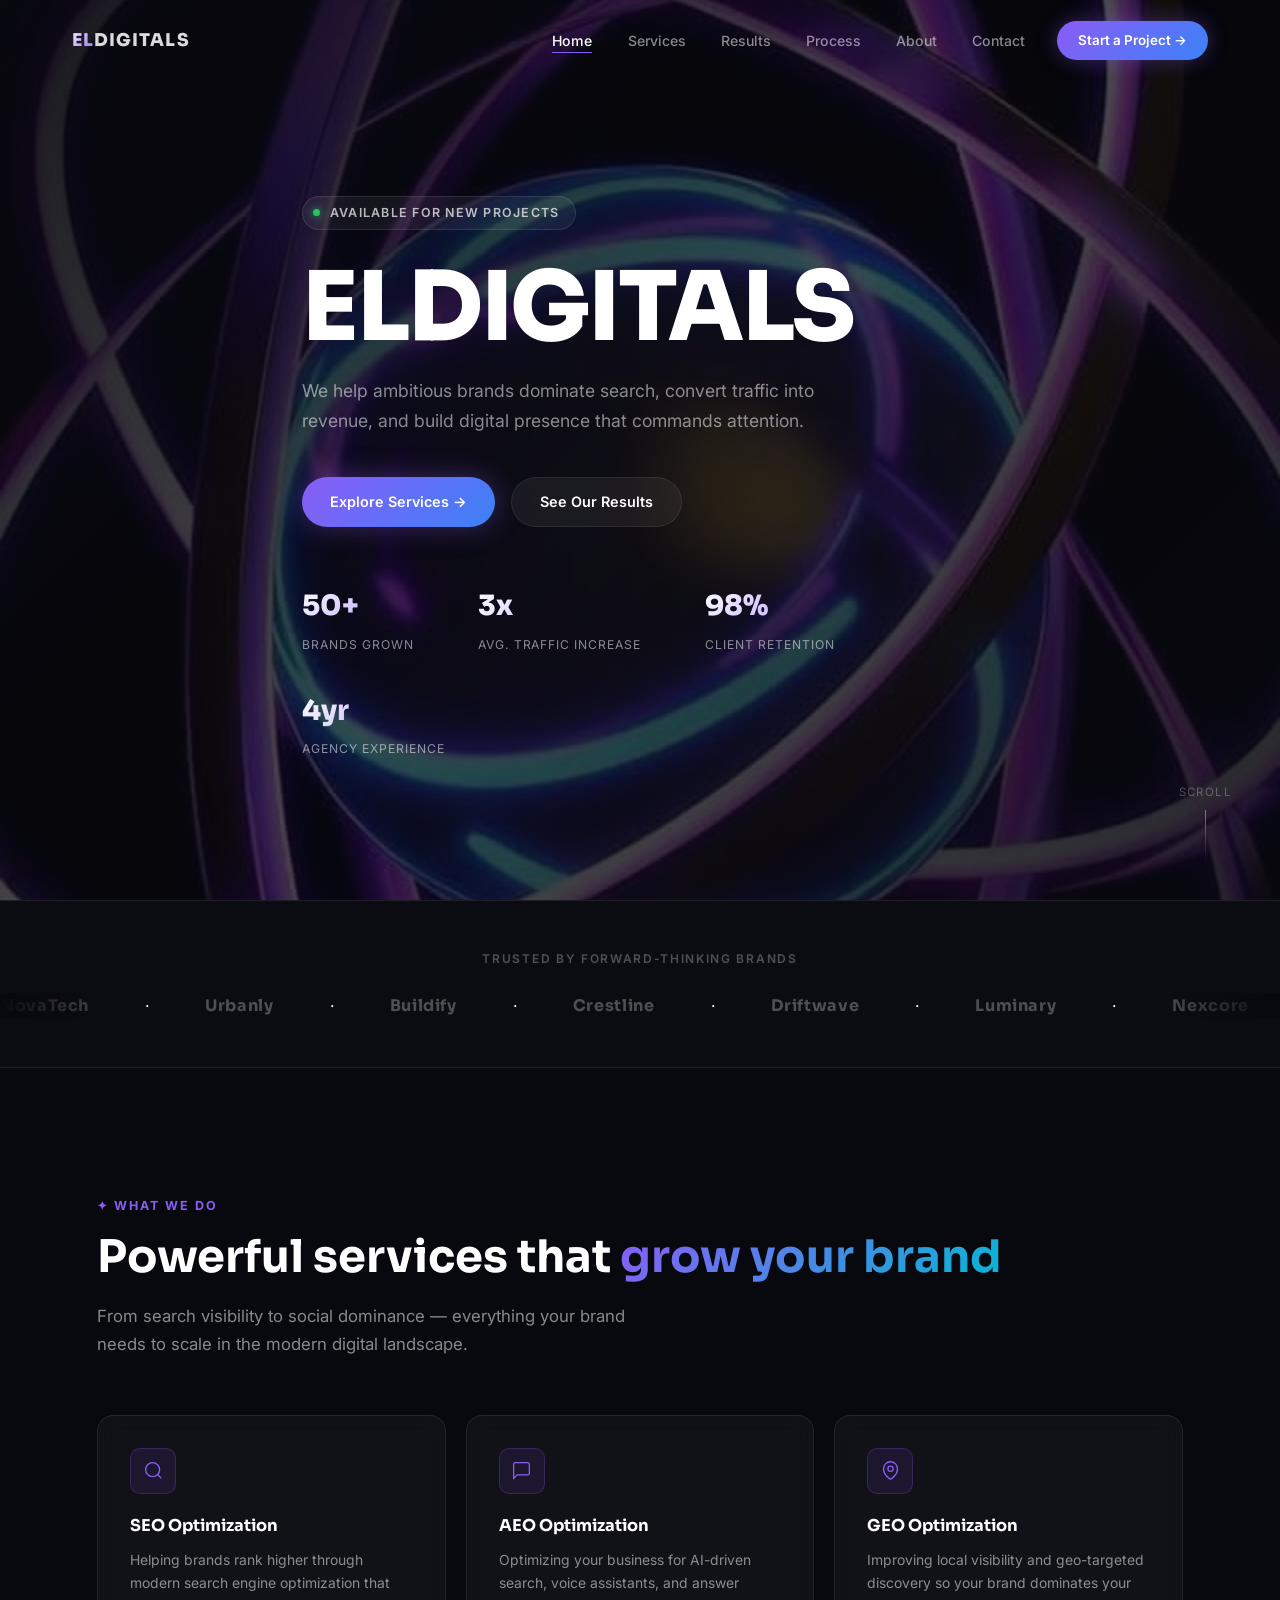
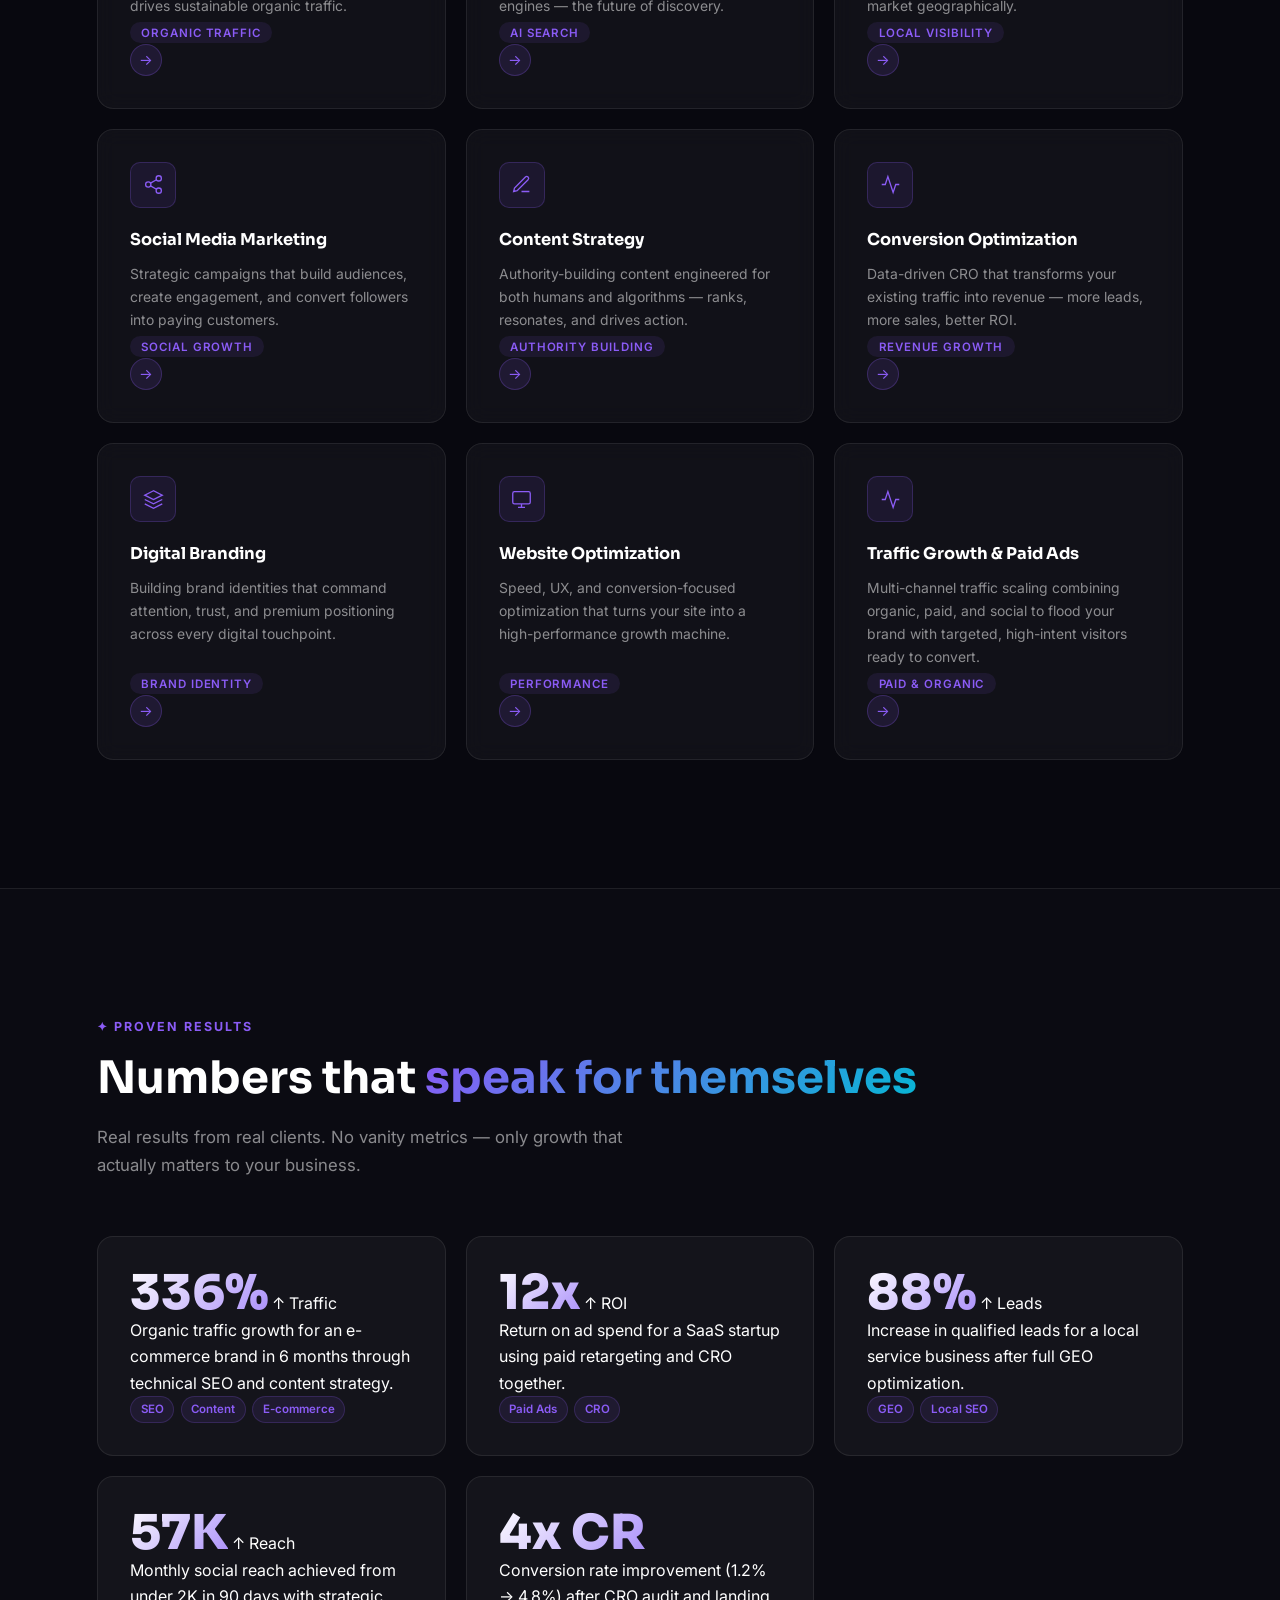
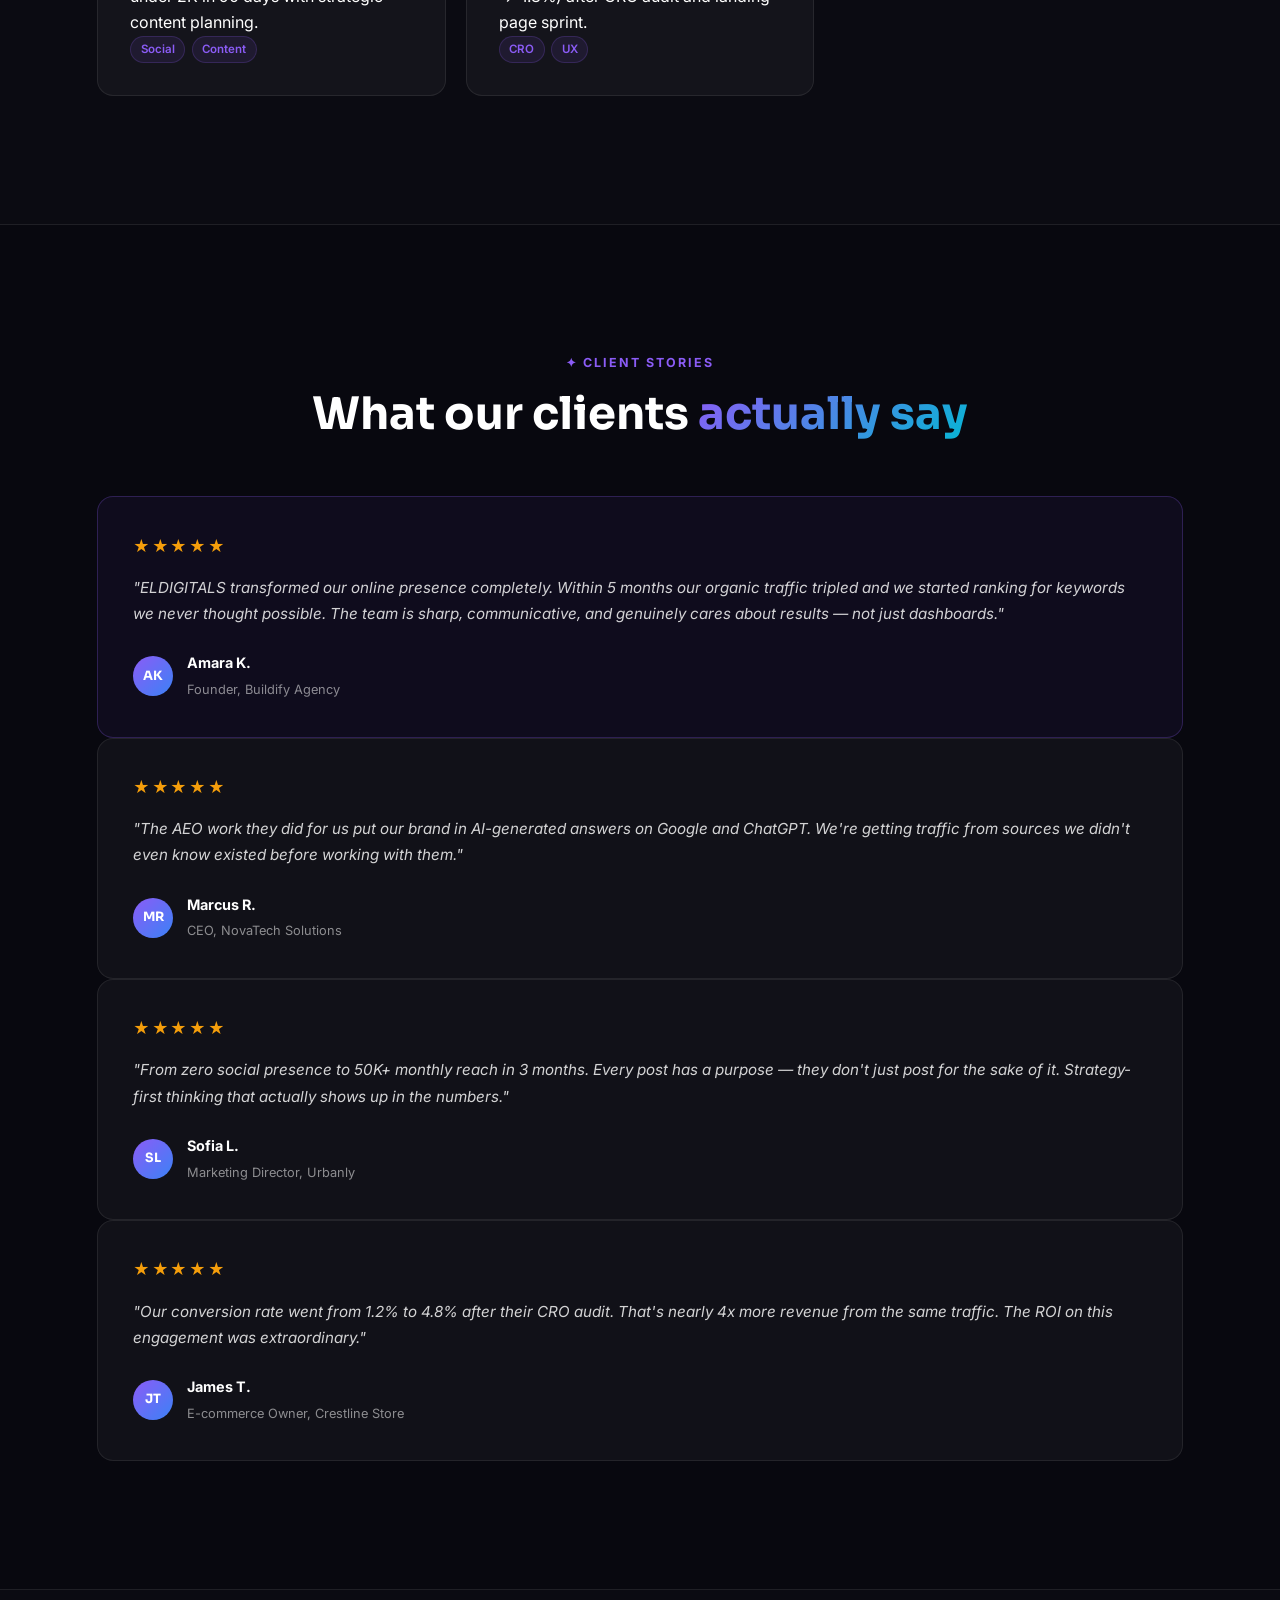
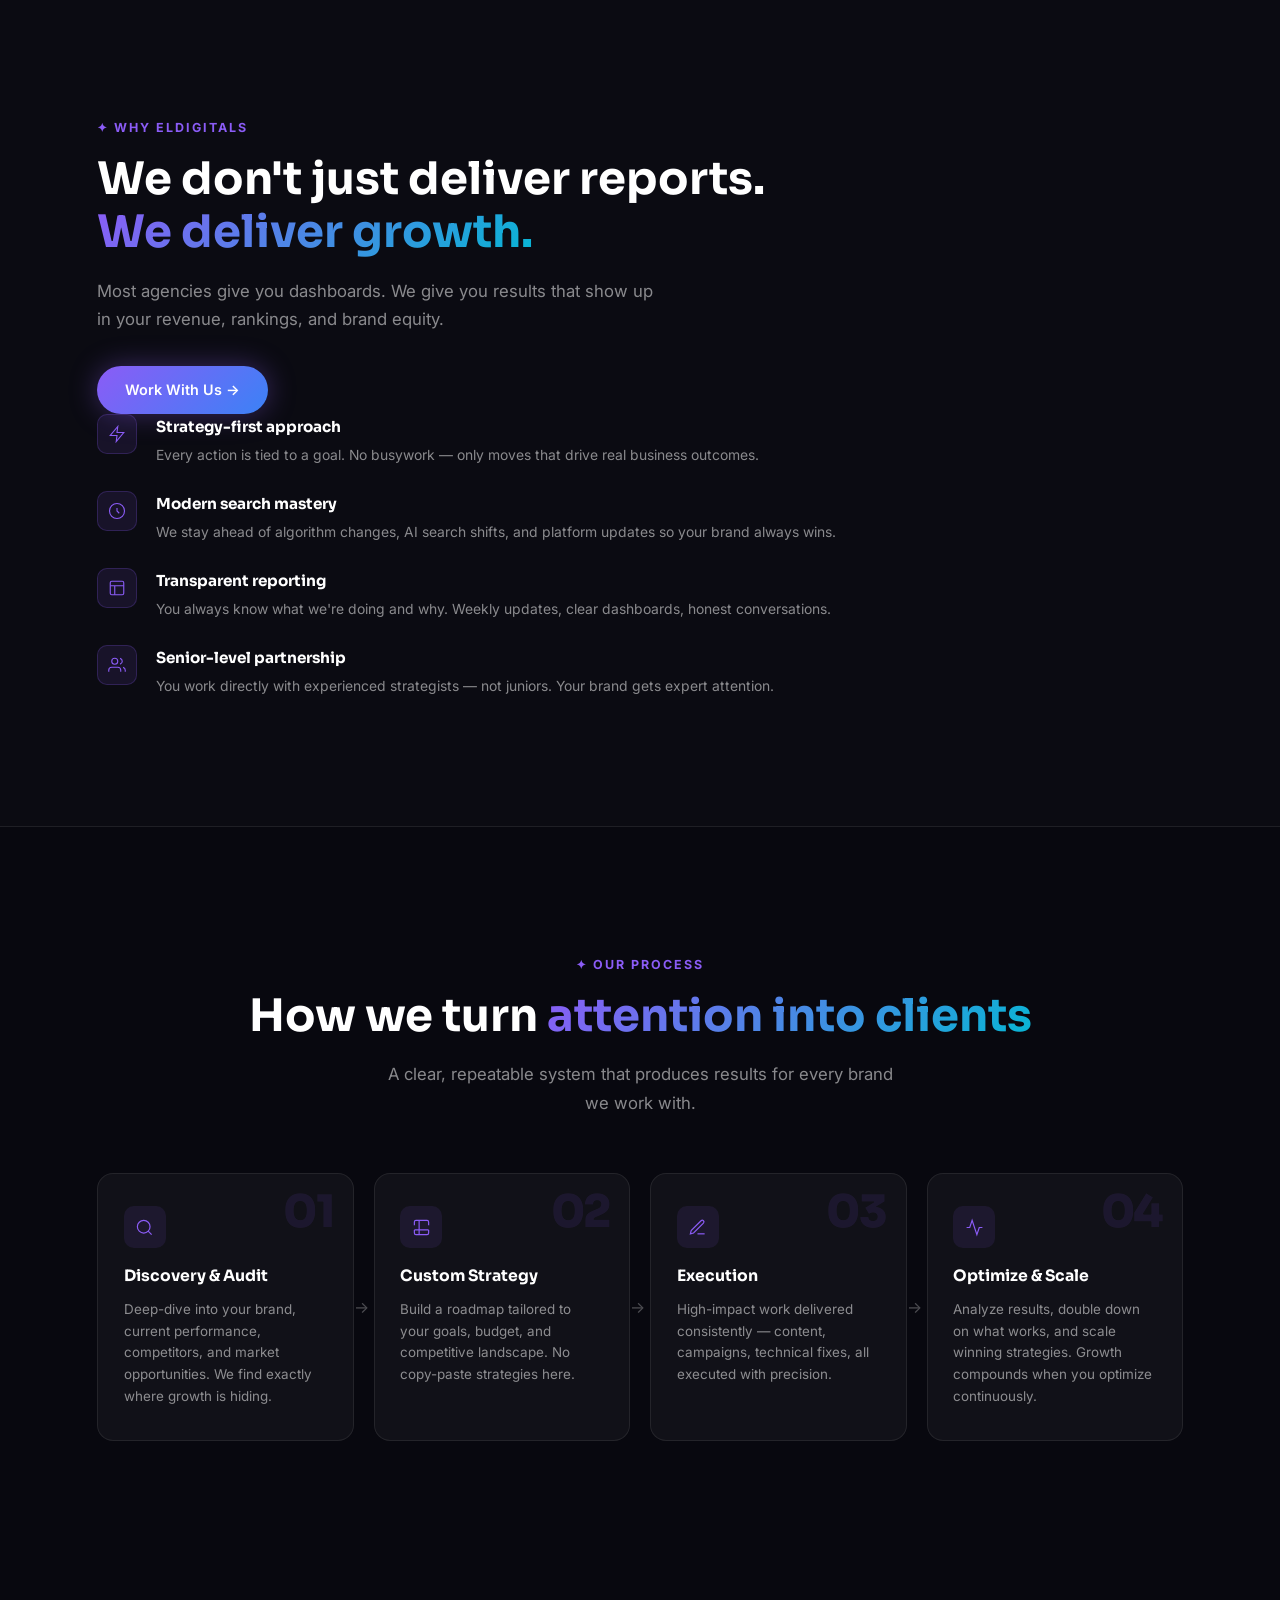
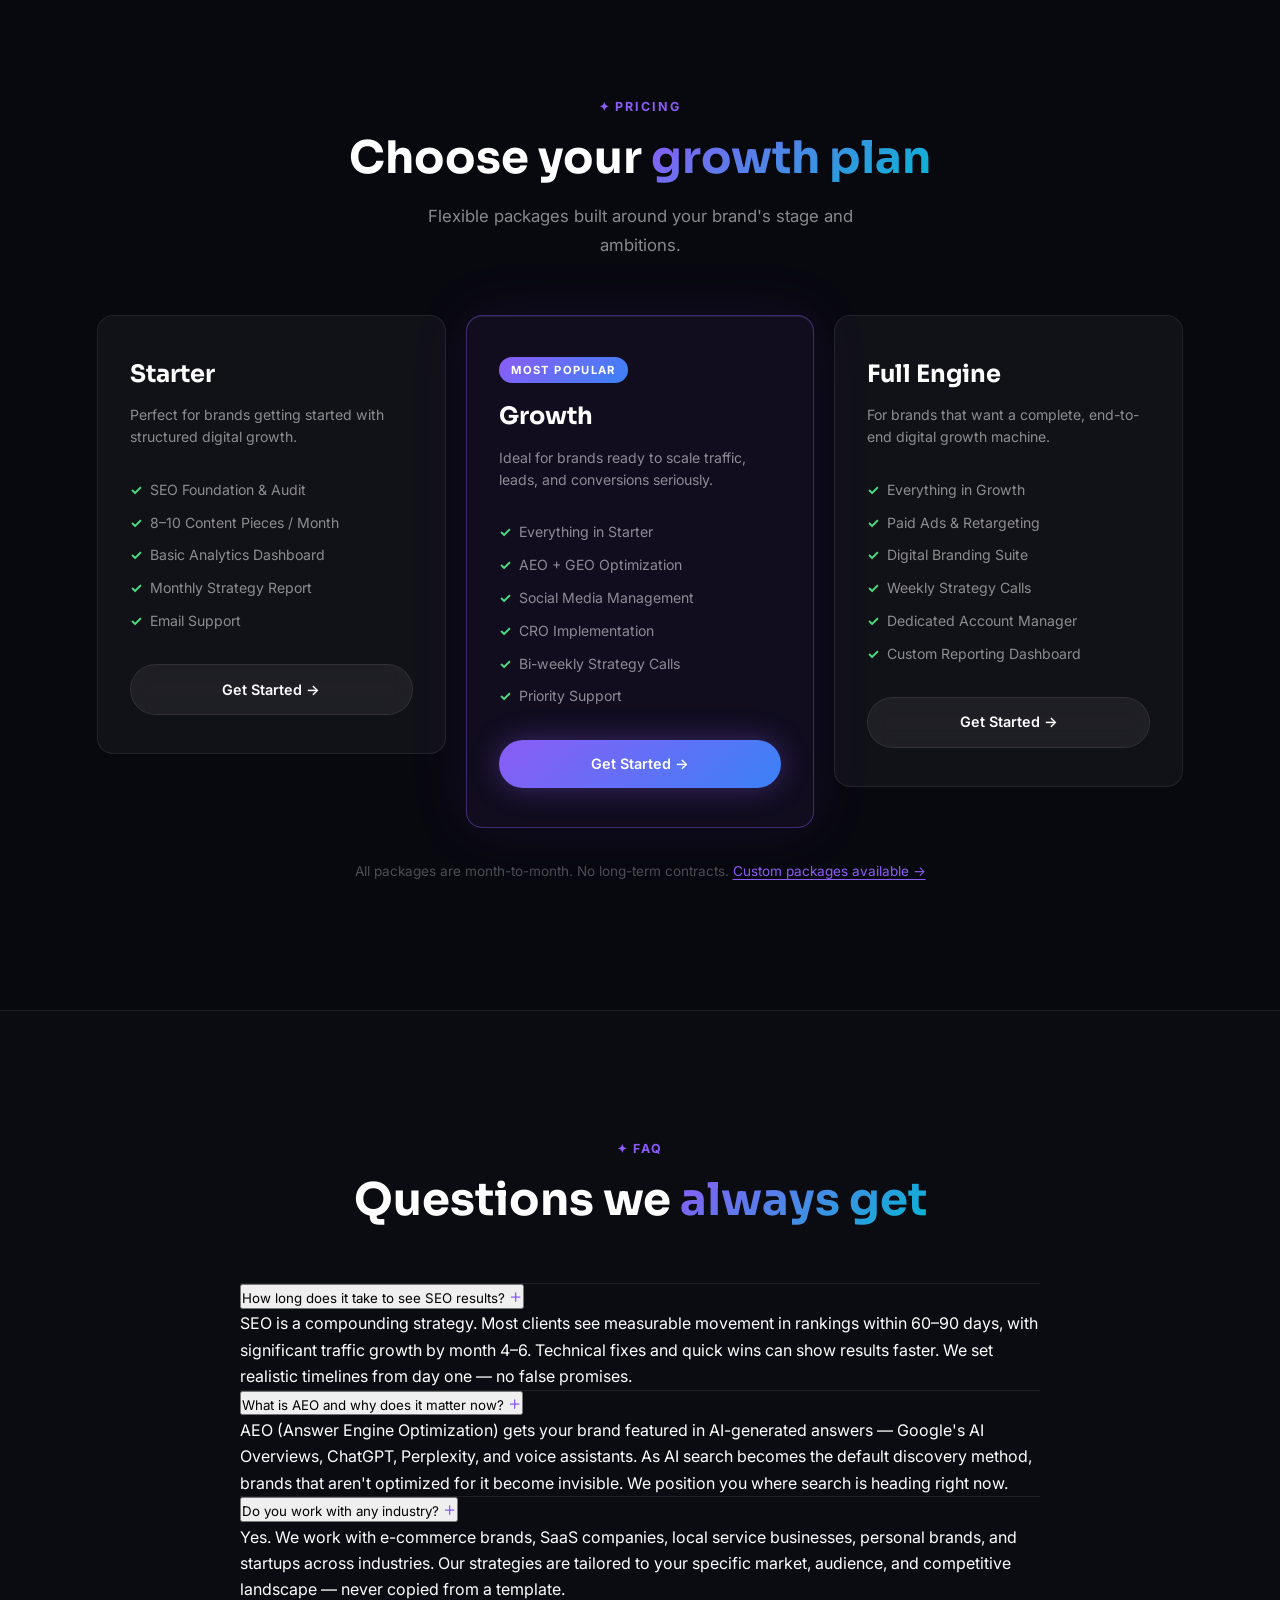
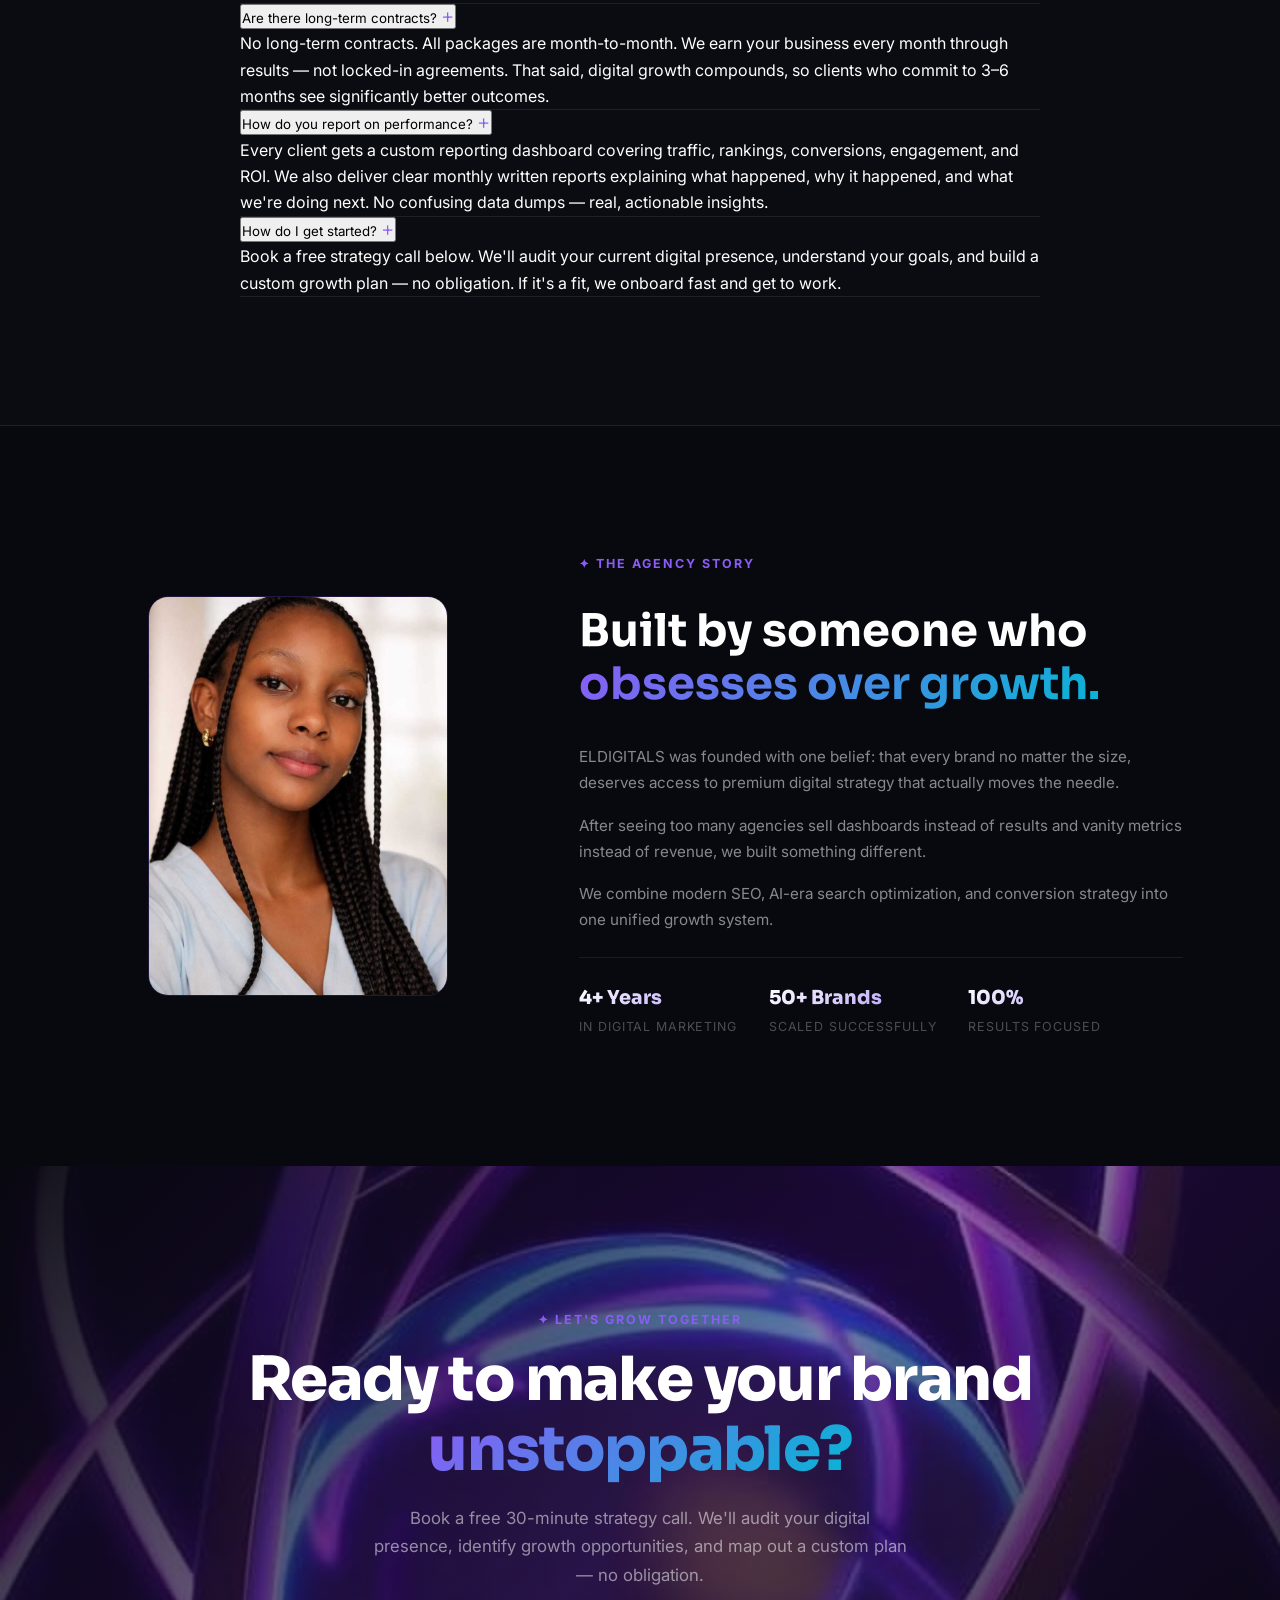
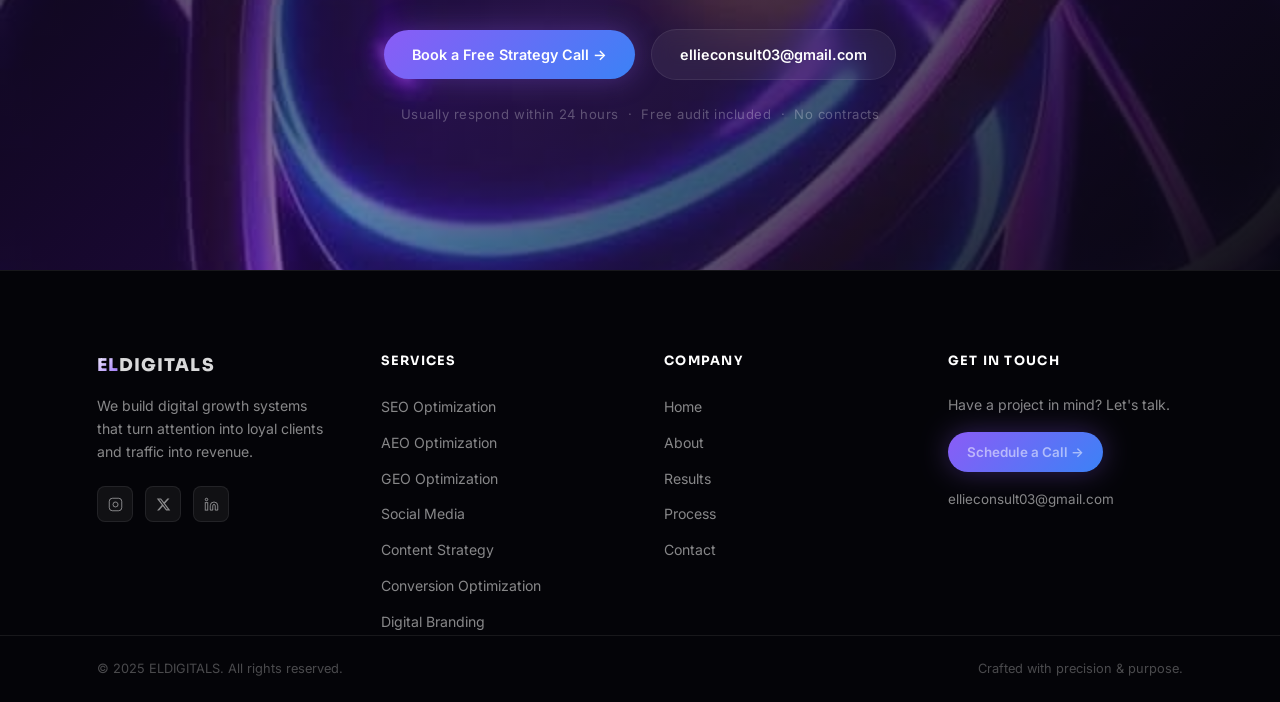
==== index.html @ b36e6c01 "first commit" ====
<!DOCTYPE html>
<html lang="en">
<head>
<meta charset="UTF-8" />
<meta name="viewport" content="width=device-width, initial-scale=1.0" />
<meta name="description" content="ELDIGITALS — Premium digital growth agency. SEO, AEO, GEO, Social Media Marketing, and Conversion Optimization for modern brands." />
<meta name="theme-color" content="#08080f" />
<title>ELDIGITALS — Modern Digital Growth Agency</title>
<link rel="preconnect" href="https://fonts.googleapis.com" />
<link rel="preconnect" href="https://fonts.gstatic.com" crossorigin />
<link href="https://fonts.googleapis.com/css2?family=Sora:wght@300;400;600;700;800&family=Inter:wght@300;400;500;600&display=swap" rel="stylesheet" />
<link rel="shortcut icon" href="favicon.jpg">
<link rel="stylesheet" href="style.css" />
</head>
<body>
<!-- ░░ BACKGROUND SYSTEM ░░ -->
<div class="bg-glow" aria-hidden="true">
<div class="glow glow-purple"></div>
<div class="glow glow-blue"></div>
<div class="noise"></div>
</div>
<!-- ══════════════════════════════════════
NAVBAR
══════════════════════════════════════ -->
<nav class="navbar" id="navbar" role="navigation" aria-label="Main navigation">
<div class="nav-container">
<a href="index.html" class="nav-logo" aria-label="ELDIGITALS — Go to homepage">
<span class="logo-el">EL</span><span class="logo-digitals">DIGITALS</span>
</a>
<ul class="nav-links" id="navLinks" role="list">
<li><a href="#home" class="nav-link">Home</a></li>
<li><a href="#services" class="nav-link">Services</a></li>
<li><a href="#results" class="nav-link">Results</a></li>
<li><a href="#process" class="nav-link">Process</a></li>
<li><a href="#about" class="nav-link">About</a></li>
<li><a href="#contact" class="nav-link">Contact</a></li>
</ul>
<a href="#contact" class="nav-cta">Start a Project →</a>
<button class="nav-toggle" id="navToggle" aria-label="Open menu" aria-expanded="false">
<span></span><span></span><span></span>
</button>
</div>
</nav>
<!-- ══════════════════════════════════════
HERO
══════════════════════════════════════ -->
<section class="hero" id="home" aria-label="Hero">
<div class="hero-bg" style="background-image:url('hero-image.jpg');"></div>
<div class="hero-overlay"></div>
<div class="hero-grid" aria-hidden="true"></div>
<div class="hero-content">
<!-- availability badge -->
<div class="hero-badge">
<span class="badge-dot"></span>
Available for new projects
</div>
<!-- headline -->
<h1 class="hero-title">
  <span class="hero-main">ELDIGITALS</span>
</h1>

<p class="hero-desc">
  We help ambitious brands dominate search, convert traffic into revenue, and build digital presence that commands attention.
</p>
<!-- CTAs -->
<div class="hero-actions">
<a href="#services" class="btn btn-primary">Explore Services →</a>
<a href="#results" class="btn btn-ghost">See Our Results</a>
</div>
<!-- stats row -->
<div class="hero-stats" aria-label="Agency statistics">
<div class="stat">
<span class="stat-num" data-target="50" data-suffix="+">50+</span>
<span class="stat-label">Brands Grown</span>
</div>
<div class="stat-div" aria-hidden="true"></div>
<div class="stat">
<span class="stat-num" data-target="3" data-suffix="x">3x</span>
<span class="stat-label">Avg. Traffic Increase</span>
</div>
<div class="stat-div" aria-hidden="true"></div>
<div class="stat">
<span class="stat-num" data-target="98" data-suffix="%">98%</span>
<span class="stat-label">Client Retention</span>
</div>
<div class="stat-div" aria-hidden="true"></div>
<div class="stat">
<span class="stat-num" data-target="4" data-suffix="yr">4yr</span>
<span class="stat-label">Agency Experience</span>
</div>
</div>
</div>
<!-- scroll hint -->
<div class="hero-scroll" aria-hidden="true">
<span>Scroll</span>
<div class="scroll-line"></div>
</div>
</section>
<!-- ══════════════════════════════════════
LOGO MARQUEE — social proof
══════════════════════════════════════ -->
<section class="logos-strip" aria-label="Trusted by brands">
<div class="logos-label">Trusted by forward-thinking brands</div>
<div class="logos-track" aria-hidden="true">
<div class="logos-inner" id="logosInner">
<span class="logo-item">NovaTech</span>
<span class="logo-sep">·</span>
<span class="logo-item">Urbanly</span>
<span class="logo-sep">·</span>
<span class="logo-item">Buildify</span>
<span class="logo-sep">·</span>
<span class="logo-item">Crestline</span>
<span class="logo-sep">·</span>
<span class="logo-item">Driftwave</span>
<span class="logo-sep">·</span>
<span class="logo-item">Luminary</span>
<span class="logo-sep">·</span>
<span class="logo-item">Nexcore</span>
<span class="logo-sep">·</span>
<span class="logo-item">Peakform</span>
<span class="logo-sep">·</span>
<!-- duplicate for seamless loop -->
<span class="logo-item">NovaTech</span>
<span class="logo-sep">·</span>
<span class="logo-item">Urbanly</span>
<span class="logo-sep">·</span>
<span class="logo-item">Buildify</span>
<span class="logo-sep">·</span>
<span class="logo-item">Crestline</span>
<span class="logo-sep">·</span>
<span class="logo-item">Driftwave</span>
<span class="logo-sep">·</span>
<span class="logo-item">Luminary</span>
<span class="logo-sep">·</span>
<span class="logo-item">Nexcore</span>
<span class="logo-sep">·</span>
<span class="logo-item">Peakform</span>
<span class="logo-sep">·</span>
</div>
</div>
</section>
<!-- ══════════════════════════════════════
SERVICES
══════════════════════════════════════ -->
<section class="services" id="services" aria-label="Services">
<div class="container">
<div class="section-header">
<div class="section-label">✦ What We Do</div>
<h2 class="section-title">Powerful services that <span class="gradient-text">grow your brand</span></h2>
<p class="section-desc">From search visibility to social dominance — everything your brand needs to scale in the modern digital landscape.</p>
</div>
<div class="services-grid">
<a href="seo.html" class="service-card" aria-label="SEO Optimization — learn more">
<div class="card-glow" aria-hidden="true"></div>
<div class="card-icon" aria-hidden="true">
<svg viewBox="0 0 24 24" fill="none" stroke="currentColor" stroke-width="1.5"><circle cx="11" cy="11" r="8"/><path d="m21 21-4.35-4.35"/></svg>
</div>
<div class="card-body">
<h3>SEO Optimization</h3>
<p>Helping brands rank higher through modern search engine optimization that drives sustainable organic traffic.</p>
</div>
<div class="card-foot">
<span class="card-tag">Organic Traffic</span>
<span class="card-arrow" aria-hidden="true">→</span>
</div>
</a>
<a href="aeo.html" class="service-card" aria-label="AEO Optimization — learn more">
<div class="card-glow" aria-hidden="true"></div>
<div class="card-icon" aria-hidden="true">
<svg viewBox="0 0 24 24" fill="none" stroke="currentColor" stroke-width="1.5"><path d="M21 15a2 2 0 0 1-2 2H7l-4 4V5a2 2 0 0 1 2-2h14a2 2 0 0 1 2 2z"/></svg>
</div>
<div class="card-body">
<h3>AEO Optimization</h3>
<p>Optimizing your business for AI-driven search, voice assistants, and answer engines — the future of discovery.</p>
</div>
<div class="card-foot">
<span class="card-tag">AI Search</span>
<span class="card-arrow" aria-hidden="true">→</span>
</div>
</a>
<a href="geo.html" class="service-card" aria-label="GEO Optimization — learn more">
<div class="card-glow" aria-hidden="true"></div>
<div class="card-icon" aria-hidden="true">
<svg viewBox="0 0 24 24" fill="none" stroke="currentColor" stroke-width="1.5"><path d="M12 22s-8-4.5-8-11.8A8 8 0 0 1 12 2a8 8 0 0 1 8 8.2c0 7.3-8 11.8-8 11.8z"/><circle cx="12" cy="10" r="3"/></svg>
</div>
<div class="card-body">
<h3>GEO Optimization</h3>
<p>Improving local visibility and geo-targeted discovery so your brand dominates your market geographically.</p>
</div>
<div class="card-foot">
<span class="card-tag">Local Visibility</span>
<span class="card-arrow" aria-hidden="true">→</span>
</div>
</a>
<a href="social-media.html" class="service-card" aria-label="Social Media Marketing — learn more">
<div class="card-glow" aria-hidden="true"></div>
<div class="card-icon" aria-hidden="true">
<svg viewBox="0 0 24 24" fill="none" stroke="currentColor" stroke-width="1.5"><circle cx="18" cy="5" r="3"/><circle cx="6" cy="12" r="3"/><circle cx="18" cy="19" r="3"/><line x1="8.59" y1="13.51" x2="15.42" y2="17.49"/><line x1="15.41" y1="6.51" x2="8.59" y2="10.49"/></svg>
</div>
<div class="card-body">
<h3>Social Media Marketing</h3>
<p>Strategic campaigns that build audiences, create engagement, and convert followers into paying customers.</p>
</div>
<div class="card-foot">
<span class="card-tag">Social Growth</span>
<span class="card-arrow" aria-hidden="true">→</span>
</div>
</a>
<a href="content-strategy.html" class="service-card" aria-label="Content Strategy — learn more">
<div class="card-glow" aria-hidden="true"></div>
<div class="card-icon" aria-hidden="true">
<svg viewBox="0 0 24 24" fill="none" stroke="currentColor" stroke-width="1.5"><path d="M12 20h9"/><path d="M16.5 3.5a2.12 2.12 0 0 1 3 3L7 19l-4 1 1-4Z"/></svg>
</div>
<div class="card-body">
<h3>Content Strategy</h3>
<p>Authority-building content engineered for both humans and algorithms — ranks, resonates, and drives action.</p>
</div>
<div class="card-foot">
<span class="card-tag">Authority Building</span>
<span class="card-arrow" aria-hidden="true">→</span>
</div>
</a>
<a href="conversion-optimization.html" class="service-card" aria-label="Conversion Optimization — learn more">
<div class="card-glow" aria-hidden="true"></div>
<div class="card-icon" aria-hidden="true">
<svg viewBox="0 0 24 24" fill="none" stroke="currentColor" stroke-width="1.5"><polyline points="22 12 18 12 15 21 9 3 6 12 2 12"/></svg>
</div>
<div class="card-body">
<h3>Conversion Optimization</h3>
<p>Data-driven CRO that transforms your existing traffic into revenue — more leads, more sales, better ROI.</p>
</div>
<div class="card-foot">
<span class="card-tag">Revenue Growth</span>
<span class="card-arrow" aria-hidden="true">→</span>
</div>
</a>
<a href="digital-branding.html" class="service-card" aria-label="Digital Branding — learn more">
<div class="card-glow" aria-hidden="true"></div>
<div class="card-icon" aria-hidden="true">
<svg viewBox="0 0 24 24" fill="none" stroke="currentColor" stroke-width="1.5"><path d="M12 2L2 7l10 5 10-5-10-5z"/><path d="M2 17l10 5 10-5"/><path d="M2 12l10 5 10-5"/></svg>
</div>
<div class="card-body">
<h3>Digital Branding</h3>
<p>Building brand identities that command attention, trust, and premium positioning across every digital touchpoint.</p>
</div>
<div class="card-foot">
<span class="card-tag">Brand Identity</span>
<span class="card-arrow" aria-hidden="true">→</span>
</div>
</a>
<a href="website-optimization.html" class="service-card" aria-label="Website Optimization — learn more">
<div class="card-glow" aria-hidden="true"></div>
<div class="card-icon" aria-hidden="true">
<svg viewBox="0 0 24 24" fill="none" stroke="currentColor" stroke-width="1.5"><rect x="2" y="3" width="20" height="14" rx="2"/><path d="M8 21h8M12 17v4"/></svg>
</div>
<div class="card-body">
<h3>Website Optimization</h3>
<p>Speed, UX, and conversion-focused optimization that turns your site into a high-performance growth machine.</p>
</div>
<div class="card-foot">
<span class="card-tag">Performance</span>
<span class="card-arrow" aria-hidden="true">→</span>
</div>
</a>
<a href="traffic-growth.html" class="service-card" aria-label="Traffic Growth and Paid Ads — learn more">
<div class="card-glow" aria-hidden="true"></div>
<div class="card-icon" aria-hidden="true">
<svg viewBox="0 0 24 24" fill="none" stroke="currentColor" stroke-width="1.5"><path d="M22 12h-4l-3 9L9 3l-3 9H2"/></svg>
</div>
<div class="card-body">
<h3>Traffic Growth &amp; Paid Ads</h3>
<p>Multi-channel traffic scaling combining organic, paid, and social to flood your brand with targeted, high-intent visitors ready to convert.</p>
</div>
<div class="card-foot">
<span class="card-tag">Paid &amp; Organic</span>
<span class="card-arrow" aria-hidden="true">→</span>
</div>
</a>
</div>
</div>
</section>
<!-- ══════════════════════════════════════
RESULTS / CASE STUDY NUMBERS
══════════════════════════════════════ -->
<section class="results" id="results" aria-label="Results and case studies">
<div class="container">
<div class="section-header">
<div class="section-label">✦ Proven Results</div>
<h2 class="section-title">Numbers that <span class="gradient-text">speak for themselves</span></h2>
<p class="section-desc">Real results from real clients. No vanity metrics — only growth that actually matters to your business.</p>
</div>
<div class="results-grid">
<div class="result-card result-card--featured">
<div class="result-top">
<span class="result-num" data-target="340" data-suffix="%">340%</span>
<span class="result-badge positive">↑ Traffic</span>
</div>
<p class="result-desc">Organic traffic growth for an e-commerce brand in 6 months through technical SEO and content strategy.</p>
<div class="result-tags">
<span>SEO</span><span>Content</span><span>E-commerce</span>
</div>
</div>
<div class="result-card">
<div class="result-top">
<span class="result-num" data-target="12" data-suffix="x">12x</span>
<span class="result-badge positive">↑ ROI</span>
</div>
<p class="result-desc">Return on ad spend for a SaaS startup using paid retargeting and CRO together.</p>
<div class="result-tags"><span>Paid Ads</span><span>CRO</span></div>
</div>
<div class="result-card">
<div class="result-top">
<span class="result-num" data-target="89" data-suffix="%">89%</span>
<span class="result-badge positive">↑ Leads</span>
</div>
<p class="result-desc">Increase in qualified leads for a local service business after full GEO optimization.</p>
<div class="result-tags"><span>GEO</span><span>Local SEO</span></div>
</div>
<div class="result-card">
<div class="result-top">
<span class="result-num" data-target="58" data-suffix="K">58K</span>
<span class="result-badge positive">↑ Reach</span>
</div>
<p class="result-desc">Monthly social reach achieved from under 2K in 90 days with strategic content planning.</p>
<div class="result-tags"><span>Social</span><span>Content</span></div>
</div>
<div class="result-card">
<div class="result-top">
<span class="result-num" data-target="4" data-suffix="x CR">4x CR</span>
</div>
<p class="result-desc">Conversion rate improvement (1.2% → 4.8%) after CRO audit and landing page sprint.</p>
<div class="result-tags"><span>CRO</span><span>UX</span></div>
</div>
</div>
</div>
</section>
<!-- ══════════════════════════════════════
TESTIMONIALS
══════════════════════════════════════ -->
<section class="testimonials" aria-label="Client testimonials">
<div class="container">
<div class="section-header section-header--center">
<div class="section-label">✦ Client Stories</div>
<h2 class="section-title">What our clients <span class="gradient-text">actually say</span></h2>
</div>
<div class="testi-grid">
<div class="testi-card testi-card--featured">
<div class="testi-stars" aria-label="5 out of 5 stars">★★★★★</div>
<blockquote>"ELDIGITALS transformed our online presence completely. Within 5 months our organic traffic tripled and we started ranking for keywords we never thought possible. The team is sharp, communicative, and genuinely cares about results — not just dashboards."</blockquote>
<div class="testi-author">
<div class="testi-avatar" aria-hidden="true">AK</div>
<div class="testi-info">
<strong>Amara K.</strong>
<span>Founder, Buildify Agency</span>
</div>
</div>
</div>
<div class="testi-card">
<div class="testi-stars" aria-label="5 out of 5 stars">★★★★★</div>
<blockquote>"The AEO work they did for us put our brand in AI-generated answers on Google and ChatGPT. We're getting traffic from sources we didn't even know existed before working with them."</blockquote>
<div class="testi-author">
<div class="testi-avatar" aria-hidden="true">MR</div>
<div class="testi-info">
<strong>Marcus R.</strong>
<span>CEO, NovaTech Solutions</span>
</div>
</div>
</div>
<div class="testi-card">
<div class="testi-stars" aria-label="5 out of 5 stars">★★★★★</div>
<blockquote>"From zero social presence to 50K+ monthly reach in 3 months. Every post has a purpose — they don't just post for the sake of it. Strategy-first thinking that actually shows up in the numbers."</blockquote>
<div class="testi-author">
<div class="testi-avatar" aria-hidden="true">SL</div>
<div class="testi-info">
<strong>Sofia L.</strong>
<span>Marketing Director, Urbanly</span>
</div>
</div>
</div>
<div class="testi-card">
<div class="testi-stars" aria-label="5 out of 5 stars">★★★★★</div>
<blockquote>"Our conversion rate went from 1.2% to 4.8% after their CRO audit. That's nearly 4x more revenue from the same traffic. The ROI on this engagement was extraordinary."</blockquote>
<div class="testi-author">
<div class="testi-avatar" aria-hidden="true">JT</div>
<div class="testi-info">
<strong>James T.</strong>
<span>E-commerce Owner, Crestline Store</span>
</div>
</div>
</div>
</div>
</div>
</section>
<!-- ══════════════════════════════════════
WHY US
══════════════════════════════════════ -->
<section class="why-us" id="about" aria-label="Why choose ELDIGITALS">
<div class="container why-us-grid">
<div class="why-us-left">
<div class="section-label">✦ Why ELDIGITALS</div>
<h2 class="section-title">We don't just deliver reports.<br><span class="gradient-text">We deliver growth.</span></h2>
<p class="section-desc">Most agencies give you dashboards. We give you results that show up in your revenue, rankings, and brand equity.</p>
<a href="#contact" class="btn btn-primary">Work With Us →</a>
</div>
<div class="why-us-right">
<div class="why-item">
<div class="why-icon" aria-hidden="true">
<svg viewBox="0 0 24 24" fill="none" stroke="currentColor" stroke-width="1.5"><path d="M13 2L3 14h9l-1 8 10-12h-9l1-8z"/></svg>
</div>
<div>
<h4>Strategy-first approach</h4>
<p>Every action is tied to a goal. No busywork — only moves that drive real business outcomes.</p>
</div>
</div>
<div class="why-item">
<div class="why-icon" aria-hidden="true">
<svg viewBox="0 0 24 24" fill="none" stroke="currentColor" stroke-width="1.5"><circle cx="12" cy="12" r="10"/><path d="M12 8v4l3 3"/></svg>
</div>
<div>
<h4>Modern search mastery</h4>
<p>We stay ahead of algorithm changes, AI search shifts, and platform updates so your brand always wins.</p>
</div>
</div>
<div class="why-item">
<div class="why-icon" aria-hidden="true">
<svg viewBox="0 0 24 24" fill="none" stroke="currentColor" stroke-width="1.5"><rect x="3" y="3" width="18" height="18" rx="2"/><path d="M3 9h18M9 21V9"/></svg>
</div>
<div>
<h4>Transparent reporting</h4>
<p>You always know what we're doing and why. Weekly updates, clear dashboards, honest conversations.</p>
</div>
</div>
<div class="why-item">
<div class="why-icon" aria-hidden="true">
<svg viewBox="0 0 24 24" fill="none" stroke="currentColor" stroke-width="1.5"><path d="M17 21v-2a4 4 0 0 0-4-4H5a4 4 0 0 0-4 4v2"/><circle cx="9" cy="7" r="4"/><path d="M23 21v-2a4 4 0 0 0-3-3.87"/><path d="M16 3.13a4 4 0 0 1 0 7.75"/></svg>
</div>
<div>
<h4>Senior-level partnership</h4>
<p>You work directly with experienced strategists — not juniors. Your brand gets expert attention.</p>
</div>
</div>
</div>
</div>
</section>
<!-- ══════════════════════════════════════
PROCESS
══════════════════════════════════════ -->
<section class="process" id="process" aria-label="Our process">
<div class="container">
<div class="section-header section-header--center">
<div class="section-label">✦ Our Process</div>
<h2 class="section-title">How we turn <span class="gradient-text">attention into clients</span></h2>
<p class="section-desc" style="max-width:520px;margin:0 auto 3.5rem;">A clear, repeatable system that produces results for every brand we work with.</p>
</div>
<div class="process-grid">
<div class="process-card">
<div class="process-num" aria-hidden="true">01</div>
<div class="process-icon" aria-hidden="true">
<svg viewBox="0 0 24 24" fill="none" stroke="currentColor" stroke-width="1.5"><circle cx="11" cy="11" r="8"/><path d="m21 21-4.35-4.35"/></svg>
</div>
<h3>Discovery &amp; Audit</h3>
<p>Deep-dive into your brand, current performance, competitors, and market opportunities. We find exactly where growth is hiding.</p>
</div>
<div class="process-card">
<div class="process-num" aria-hidden="true">02</div>
<div class="process-icon" aria-hidden="true">
<svg viewBox="0 0 24 24" fill="none" stroke="currentColor" stroke-width="1.5"><path d="M9 3H5a2 2 0 0 0-2 2v4m6-6h10a2 2 0 0 1 2 2v4M9 3v18m0 0h10a2 2 0 0 0 2-2v-4M9 21H5a2 2 0 0 1-2-2v-4m0 0h18"/></svg>
</div>
<h3>Custom Strategy</h3>
<p>Build a roadmap tailored to your goals, budget, and competitive landscape. No copy-paste strategies here.</p>
</div>
<div class="process-card">
<div class="process-num" aria-hidden="true">03</div>
<div class="process-icon" aria-hidden="true">
<svg viewBox="0 0 24 24" fill="none" stroke="currentColor" stroke-width="1.5"><path d="M12 20h9"/><path d="M16.5 3.5a2.12 2.12 0 0 1 3 3L7 19l-4 1 1-4Z"/></svg>
</div>
<h3>Execution</h3>
<p>High-impact work delivered consistently — content, campaigns, technical fixes, all executed with precision.</p>
</div>
<div class="process-card">
<div class="process-num" aria-hidden="true">04</div>
<div class="process-icon" aria-hidden="true">
<svg viewBox="0 0 24 24" fill="none" stroke="currentColor" stroke-width="1.5"><polyline points="22 12 18 12 15 21 9 3 6 12 2 12"/></svg>
</div>
<h3>Optimize &amp; Scale</h3>
<p>Analyze results, double down on what works, and scale winning strategies. Growth compounds when you optimize continuously.</p>
</div>
</div>
</div>
</section>
<!-- ══════════════════════════════════════
PACKAGES / PRICING
══════════════════════════════════════ -->
<section class="packages" aria-label="Pricing packages">
<div class="container">
<div class="section-header section-header--center">
<div class="section-label">✦ Pricing</div>
<h2 class="section-title">Choose your <span class="gradient-text">growth plan</span></h2>
<p class="section-desc" style="max-width:480px;margin:0 auto 3.5rem;">Flexible packages built around your brand's stage and ambitions.</p>
</div>
<div class="packages-grid">
<div class="package-card">
<div class="pkg-tier">Starter</div>
<p class="pkg-desc">Perfect for brands getting started with structured digital growth.</p>
<ul class="pkg-features">
<li><span class="check" aria-hidden="true">✓</span> SEO Foundation &amp; Audit</li>
<li><span class="check" aria-hidden="true">✓</span> 8–10 Content Pieces / Month</li>
<li><span class="check" aria-hidden="true">✓</span> Basic Analytics Dashboard</li>
<li><span class="check" aria-hidden="true">✓</span> Monthly Strategy Report</li>
<li><span class="check" aria-hidden="true">✓</span> Email Support</li>
</ul>
<a href="#contact" class="btn btn-ghost pkg-btn">Get Started →</a>
</div>
<div class="package-card package-card--featured">
<div class="pkg-badge">Most Popular</div>
<div class="pkg-tier">Growth</div>
<p class="pkg-desc">Ideal for brands ready to scale traffic, leads, and conversions seriously.</p>
<ul class="pkg-features">
<li><span class="check" aria-hidden="true">✓</span> Everything in Starter</li>
<li><span class="check" aria-hidden="true">✓</span> AEO + GEO Optimization</li>
<li><span class="check" aria-hidden="true">✓</span> Social Media Management</li>
<li><span class="check" aria-hidden="true">✓</span> CRO Implementation</li>
<li><span class="check" aria-hidden="true">✓</span> Bi-weekly Strategy Calls</li>
<li><span class="check" aria-hidden="true">✓</span> Priority Support</li>
</ul>
<a href="#contact" class="btn btn-primary pkg-btn">Get Started →</a>
</div>
<div class="package-card">
<div class="pkg-tier">Full Engine</div>
<p class="pkg-desc">For brands that want a complete, end-to-end digital growth machine.</p>
<ul class="pkg-features">
<li><span class="check" aria-hidden="true">✓</span> Everything in Growth</li>
<li><span class="check" aria-hidden="true">✓</span> Paid Ads &amp; Retargeting</li>
<li><span class="check" aria-hidden="true">✓</span> Digital Branding Suite</li>
<li><span class="check" aria-hidden="true">✓</span> Weekly Strategy Calls</li>
<li><span class="check" aria-hidden="true">✓</span> Dedicated Account Manager</li>
<li><span class="check" aria-hidden="true">✓</span> Custom Reporting Dashboard</li>
</ul>
<a href="#contact" class="btn btn-ghost pkg-btn">Get Started →</a>
</div>
</div>
<p class="pkg-note">All packages are month-to-month. No long-term contracts. <a href="#contact">Custom packages available →</a></p>
</div>
</section>
<!-- ══════════════════════════════════════
FAQ
══════════════════════════════════════ -->
<section class="faq" aria-label="Frequently asked questions">
<div class="container">
<div class="section-header section-header--center">
<div class="section-label">✦ FAQ</div>
<h2 class="section-title">Questions we <span class="gradient-text">always get</span></h2>
</div>
<div class="faq-list" role="list">
<div class="faq-item" role="listitem">
<button class="faq-q" aria-expanded="false">
<span>How long does it take to see SEO results?</span>
<span class="faq-icon" aria-hidden="true">+</span>
</button>
<div class="faq-a" role="region">
<p>SEO is a compounding strategy. Most clients see measurable movement in rankings within 60–90 days, with significant traffic growth by month 4–6. Technical fixes and quick wins can show results faster. We set realistic timelines from day one — no false promises.</p>
</div>
</div>
<div class="faq-item" role="listitem">
<button class="faq-q" aria-expanded="false">
<span>What is AEO and why does it matter now?</span>
<span class="faq-icon" aria-hidden="true">+</span>
</button>
<div class="faq-a" role="region">
<p>AEO (Answer Engine Optimization) gets your brand featured in AI-generated answers — Google's AI Overviews, ChatGPT, Perplexity, and voice assistants. As AI search becomes the default discovery method, brands that aren't optimized for it become invisible. We position you where search is heading right now.</p>
</div>
</div>
<div class="faq-item" role="listitem">
<button class="faq-q" aria-expanded="false">
<span>Do you work with any industry?</span>
<span class="faq-icon" aria-hidden="true">+</span>
</button>
<div class="faq-a" role="region">
<p>Yes. We work with e-commerce brands, SaaS companies, local service businesses, personal brands, and startups across industries. Our strategies are tailored to your specific market, audience, and competitive landscape — never copied from a template.</p>
</div>
</div>
<div class="faq-item" role="listitem">
<button class="faq-q" aria-expanded="false">
<span>Are there long-term contracts?</span>
<span class="faq-icon" aria-hidden="true">+</span>
</button>
<div class="faq-a" role="region">
<p>No long-term contracts. All packages are month-to-month. We earn your business every month through results — not locked-in agreements. That said, digital growth compounds, so clients who commit to 3–6 months see significantly better outcomes.</p>
</div>
</div>
<div class="faq-item" role="listitem">
<button class="faq-q" aria-expanded="false">
<span>How do you report on performance?</span>
<span class="faq-icon" aria-hidden="true">+</span>
</button>
<div class="faq-a" role="region">
<p>Every client gets a custom reporting dashboard covering traffic, rankings, conversions, engagement, and ROI. We also deliver clear monthly written reports explaining what happened, why it happened, and what we're doing next. No confusing data dumps — real, actionable insights.</p>
</div>
</div>
<div class="faq-item" role="listitem">
<button class="faq-q" aria-expanded="false">
<span>How do I get started?</span>
<span class="faq-icon" aria-hidden="true">+</span>
</button>
<div class="faq-a" role="region">
<p>Book a free strategy call below. We'll audit your current digital presence, understand your goals, and build a custom growth plan — no obligation. If it's a fit, we onboard fast and get to work.</p>
</div>
</div>
</div>
</div>
</section>
<!-- ══════════════════════════════════════
FOUNDER / ABOUT STORY
══════════════════════════════════════ -->
<section class="founder" aria-label="About the founder">

  <div class="container founder-inner">

    <!-- LEFT SIDE -->
    <div class="founder-visual" aria-hidden="true">

      <div class="founder-frame">

        <img 
          src="founder-image.jpg" 
          alt="Founder of ELDIGITALS"
          class="founder-img"
        >

        <div class="founder-glow"></div>

      </div>

    </div>

    <!-- RIGHT SIDE -->
    <div class="founder-content">

      <div class="section-label">
        ✦ The Agency Story
      </div>

      <h2 class="section-title">
        Built by someone who 
        <span class="gradient-text">
          obsesses over growth.
        </span>
      </h2>

      <p>
        ELDIGITALS was founded with one belief:
        that every brand no matter the size,
        deserves access to premium digital strategy
        that actually moves the needle.
      </p>

      <p>
        After seeing too many agencies sell dashboards
        instead of results and vanity metrics instead of revenue,
        we built something different.
      </p>

      <p>
        We combine modern SEO, AI-era search optimization,
        and conversion strategy into one unified growth system.
      </p>

      <div class="founder-stats">

        <div class="founder-stat">
          <strong>4+ Years</strong>
          <span>In Digital Marketing</span>
        </div>

        <div class="founder-stat">
          <strong>50+ Brands</strong>
          <span>Scaled Successfully</span>
        </div>

        <div class="founder-stat">
          <strong>100%</strong>
          <span>Results Focused</span>
        </div>

      </div>

    </div>

  </div>

</section>
<!-- ══════════════════════════════════════
CTA BANNER / CONTACT
══════════════════════════════════════ -->
<section class="cta-banner" id="contact" aria-label="Book a strategy call">
<div class="cta-bg" style="background-image:url('hero-image.jpg');"></div>
<div class="cta-overlay"></div>
<div class="container cta-inner">
<div class="section-label">✦ Let's Grow Together</div>
<h2 class="cta-title">Ready to make your brand <span class="gradient-text">unstoppable?</span></h2>
<p class="cta-desc">Book a free 30-minute strategy call. We'll audit your digital presence, identify growth opportunities, and map out a custom plan — no obligation.</p>
<div class="cta-actions">
<a href="mailto:ellieconsult03@gmail.com" class="btn btn-primary">Book a Free Strategy Call →</a>
<a href="mailto:ellieconsult03@gmail.com" class="btn btn-ghost">ellieconsult03@gmail.com</a>
</div>
<p class="cta-note">Usually respond within 24 hours &nbsp;·&nbsp; Free audit included &nbsp;·&nbsp; No contracts</p>
</div>
</section>
<!-- ══════════════════════════════════════
FOOTER
══════════════════════════════════════ -->
<footer class="footer" role="contentinfo">
<div class="container footer-grid">
<div class="footer-brand">
<a href="index.html" class="nav-logo">
<span class="logo-el">EL</span><span class="logo-digitals">DIGITALS</span>
</a>
<p>We build digital growth systems that turn attention into loyal clients and traffic into revenue.</p>
<div class="footer-social">
<a href="#" aria-label="Instagram">
<svg viewBox="0 0 24 24" fill="none" stroke="currentColor" stroke-width="1.5"><rect x="2" y="2" width="20" height="20" rx="5"/><path d="M16 11.37A4 4 0 1 1 12.63 8 4 4 0 0 1 16 11.37z"/><line x1="17.5" y1="6.5" x2="17.51" y2="6.5"/></svg>
</a>
<a href="#" aria-label="Twitter / X">
<svg viewBox="0 0 24 24" fill="currentColor"><path d="M18.244 2.25h3.308l-7.227 8.26 8.502 11.24H16.17l-5.214-6.817L4.99 21.75H1.68l7.73-8.835L1.254 2.25H8.08l4.713 6.231zm-1.161 17.52h1.833L7.084 4.126H5.117z"/></svg>
</a>
<a href="#" aria-label="LinkedIn">
<svg viewBox="0 0 24 24" fill="none" stroke="currentColor" stroke-width="1.5"><path d="M16 8a6 6 0 0 1 6 6v7h-4v-7a2 2 0 0 0-4 0v7h-4v-7a6 6 0 0 1 6-6z"/><rect x="2" y="9" width="4" height="12"/><circle cx="4" cy="4" r="2"/></svg>
</a>
</div>
</div>
<div class="footer-col">
<h4>Services</h4>
<ul>
<li><a href="seo.html">SEO Optimization</a></li>
<li><a href="aeo.html">AEO Optimization</a></li>
<li><a href="geo.html">GEO Optimization</a></li>
<li><a href="social-media.html">Social Media</a></li>
<li><a href="content.html">Content Strategy</a></li>
<li><a href="cro.html">Conversion Optimization</a></li>
<li><a href="branding.html">Digital Branding</a></li>
</ul>
</div>
<div class="footer-col">
<h4>Company</h4>
<ul>
<li><a href="#home">Home</a></li>
<li><a href="#about">About</a></li>
<li><a href="#results">Results</a></li>
<li><a href="#process">Process</a></li>
<li><a href="#contact">Contact</a></li>
</ul>
</div>
<div class="footer-col">
<h4>Get In Touch</h4>
<p style="color:var(--text-muted);font-size:.88rem;margin-bottom:1rem;">Have a project in mind? Let's talk.</p>
<a href="mailto:ellieconsult03@gmail.com" class="btn btn-primary" style="font-size:.84rem;padding:.58rem 1.2rem;">Schedule a Call →</a>
<p style="color:var(--text-muted);font-size:.84rem;margin-top:1rem;">ellieconsult03@gmail.com</p>
</div>
</div>
<div class="footer-bottom">
<div class="container footer-bottom-inner">
<p>© 2025 ELDIGITALS. All rights reserved.</p>
<p>Crafted with precision &amp; purpose.</p>
</div>
</div>
</footer>
<script src="script.js"></script>
</body>
</html>
---- style.css ----
/* ============================================
   ELDIGITALS — Premium Agency CSS v2
   ============================================ */

/* ─── DESIGN TOKENS ─── */
:root {
  --purple: #8B5CF6;
  --purple-light: #A78BFA;
  --purple-dim: rgba(139,92,246,.12);
  --purple-glow: rgba(139,92,246,.35);
  --blue: #3B82F6;
  --blue-dim: rgba(59,130,246,.1);
  --cyan: #06B6D4;
  --bg: #08080f;
  --bg-2: #0d0d1a;
  --card: rgba(255,255,255,.04);
  --card-hover: rgba(255,255,255,.07);
  --border: rgba(255,255,255,.08);
  --border-hover: rgba(139,92,246,.45);
  --text: #ffffff;
  --text-muted: rgba(255,255,255,.52);
  --text-dim: rgba(255,255,255,.28);
  --radius: 16px;
  --radius-sm: 10px;
  --radius-xs: 6px;
  --transition: 0.35s cubic-bezier(.4,0,.2,1);
  --font-display: 'Sora', sans-serif;
  --font-body: 'Inter', sans-serif;
}

/* ─── RESET ─── */
*,*::before,*::after{box-sizing:border-box;margin:0;padding:0}
html{scroll-behavior:smooth}
body{background:var(--bg);color:var(--text);font-family:var(--font-body);font-size:16px;line-height:1.65;overflow-x:hidden;-webkit-font-smoothing:antialiased}
a{text-decoration:none;color:inherit}
ul{list-style:none}
img{max-width:100%;display:block}
button{font-family:inherit;cursor:pointer}

/* ─── BACKGROUND GLOW ─── */
.bg-glow{position:fixed;inset:0;pointer-events:none;z-index:0;overflow:hidden}
.glow{position:absolute;border-radius:50%;filter:blur(130px);opacity:.3}
.glow-purple{width:700px;height:700px;background:radial-gradient(circle,#7c3aed,transparent 70%);top:-200px;left:-200px;animation:floatA 14s ease-in-out infinite alternate}
.glow-blue{width:600px;height:600px;background:radial-gradient(circle,#1d4ed8,transparent 70%);bottom:-150px;right:-150px;animation:floatB 18s ease-in-out infinite alternate}
.noise{position:absolute;inset:0;background-image:url("data:image/svg+xml,%3Csvg viewBox='0 0 256 256' xmlns='http://www.w3.org/2000/svg'%3E%3Cfilter id='n'%3E%3CfeTurbulence type='fractalNoise' baseFrequency='.9' numOctaves='4' stitchTiles='stitch'/%3E%3C/filter%3E%3Crect width='100%25' height='100%25' filter='url(%23n)' opacity='.04'/%3E%3C/svg%3E");opacity:.4}
@keyframes floatA{from{transform:translate(0,0) scale(1)}to{transform:translate(80px,60px) scale(1.1)}}
@keyframes floatB{from{transform:translate(0,0) scale(1)}to{transform:translate(-70px,-80px) scale(1.15)}}

/* ─── LAYOUT ─── */
.container{max-width:1200px;margin:0 auto;padding:0 2rem;position:relative;z-index:1}

/* ─── SECTION HELPERS ─── */
.section-header{margin-bottom:3.5rem}
.section-header--center{text-align:center}
.section-header--center .section-desc{margin-left:auto;margin-right:auto}
.section-label{font-size:.78rem;font-weight:700;letter-spacing:.16em;text-transform:uppercase;color:var(--purple);margin-bottom:.9rem}
.section-title{font-family:var(--font-display);font-size:clamp(1.9rem,4vw,2.8rem);font-weight:700;line-height:1.18;margin-bottom:1.1rem}
.section-desc{color:var(--text-muted);font-size:1.05rem;max-width:560px;line-height:1.7;margin-bottom:3.5rem}
.gradient-text{background:linear-gradient(135deg,var(--purple) 0%,var(--cyan) 100%);-webkit-background-clip:text;-webkit-text-fill-color:transparent;background-clip:text}

/* ─── BUTTONS ─── */
.btn{display:inline-flex;align-items:center;gap:.45rem;font-family:var(--font-body);font-size:.9rem;font-weight:600;padding:.78rem 1.75rem;border-radius:100px;cursor:pointer;transition:all var(--transition);border:none;white-space:nowrap}
.btn-primary{background:linear-gradient(135deg,var(--purple),var(--blue));color:#fff;box-shadow:0 0 28px var(--purple-glow)}
.btn-primary:hover{transform:translateY(-2px);box-shadow:0 0 44px var(--purple-glow);filter:brightness(1.1)}
.btn-ghost{background:rgba(255,255,255,.06);color:var(--text);border:1px solid var(--border);backdrop-filter:blur(10px)}
.btn-ghost:hover{background:rgba(255,255,255,.11);border-color:rgba(255,255,255,.2);transform:translateY(-2px)}

/* ─── NAVBAR ─── */
.navbar{position:fixed;top:0;left:0;right:0;z-index:100;padding:1.3rem 0;border-bottom:1px solid transparent;transition:all .4s ease}
.navbar.scrolled{background:rgba(8,8,15,.88);backdrop-filter:blur(22px);-webkit-backdrop-filter:blur(22px);border-bottom-color:var(--border);padding:.9rem 0}
.nav-container{max-width:1200px;margin:0 auto;padding:0 2rem;display:flex;align-items:center;gap:2rem}
.nav-logo{display:flex;align-items:center;margin-right:auto;font-family:var(--font-display);font-weight:800;font-size:1.1rem;letter-spacing:.06em}
.logo-el{background:linear-gradient(135deg,#fff,var(--purple));-webkit-background-clip:text;-webkit-text-fill-color:transparent;background-clip:text}
.logo-digitals{color:rgba(255,255,255,.85)}
.nav-links{display:flex;gap:2.2rem}
.nav-links a{font-size:.88rem;font-weight:500;color:var(--text-muted);transition:color var(--transition);position:relative;padding-bottom:2px}
.nav-links a::after{content:'';position:absolute;bottom:-2px;left:0;width:0;height:1.5px;background:var(--purple);transition:width var(--transition);border-radius:2px}
.nav-links a:hover,.nav-links a.active-link{color:var(--text)}
.nav-links a:hover::after,.nav-links a.active-link::after{width:100%}
.nav-cta{font-size:.84rem;font-weight:600;padding:.52rem 1.3rem;background:linear-gradient(135deg,var(--purple),var(--blue));border-radius:100px;color:#fff;transition:all var(--transition);box-shadow:0 0 20px var(--purple-glow);white-space:nowrap}
.nav-cta:hover{opacity:.88;box-shadow:0 0 32px var(--purple-glow);transform:translateY(-1px)}
.nav-toggle{display:none;flex-direction:column;gap:5px;background:none;border:none;cursor:pointer;padding:4px;z-index:101}
.nav-toggle span{display:block;width:22px;height:1.5px;background:var(--text);transition:all .3s ease;transform-origin:center}

/* ─── HERO ─── */
.hero{position:relative;min-height:100vh;display:flex;align-items:center;overflow:hidden}
.hero-bg{position:absolute;inset:0;background-size:cover;background-position:center;z-index:0;transition:transform .1s linear}
.hero-overlay{position:absolute;inset:0;background:linear-gradient(135deg,rgba(8,8,15,.94) 0%,rgba(8,8,15,.72) 50%,rgba(8,8,15,.88) 100%);z-index:1}
.hero-grid-lines{position:absolute;inset:0;z-index:1;background-image:linear-gradient(rgba(139,92,246,.04) 1px,transparent 1px),linear-gradient(90deg,rgba(139,92,246,.04) 1px,transparent 1px);background-size:60px 60px;mask-image:radial-gradient(ellipse 80% 80% at 50% 50%,black 40%,transparent 100%)}
.hero-content{position:relative;z-index:2;max-width:1200px;margin:0 auto;padding:8.5rem max(2rem,calc((100vw - 1200px)/2 + 2rem)) 5rem;max-width:820px}
.hero-badge{display:inline-flex;align-items:center;gap:.6rem;font-size:.78rem;font-weight:600;letter-spacing:.1em;text-transform:uppercase;color:rgba(255,255,255,.7);background:rgba(255,255,255,.06);border:1px solid rgba(255,255,255,.1);padding:.38rem 1rem .38rem .65rem;border-radius:100px;margin-bottom:1.8rem}
.badge-dot{width:7px;height:7px;border-radius:50%;background:#22c55e;box-shadow:0 0 8px #22c55e;animation:pulse 2s ease-in-out infinite}
@keyframes pulse{0%,100%{opacity:1}50%{opacity:.5}}
.hero-title{font-family:var(--font-display);font-size:clamp(3.2rem,8vw,6rem);font-weight:800;line-height:1.02;letter-spacing:-.025em;margin-bottom:1.2rem}
.title-line{display:block}
.title-line--accent{background:linear-gradient(135deg,#fff 30%,var(--purple-light) 100%);-webkit-background-clip:text;-webkit-text-fill-color:transparent;background-clip:text;text-shadow:none;filter:drop-shadow(0 0 60px rgba(139,92,246,.4))}
.hero-desc{color:var(--text-muted);font-size:1.1rem;line-height:1.72;max-width:520px;margin-bottom:2.5rem}
.hero-actions{display:flex;gap:1rem;flex-wrap:wrap;margin-bottom:3.5rem}
.hero-stats{display:flex;align-items:center;gap:2rem;flex-wrap:wrap}
.stat-num{display:block;font-family:var(--font-display);font-size:1.75rem;font-weight:800;background:linear-gradient(135deg,#fff,var(--purple-light));-webkit-background-clip:text;-webkit-text-fill-color:transparent;background-clip:text}
.stat-label{font-size:.76rem;color:var(--text-muted);text-transform:uppercase;letter-spacing:.08em}
.stat-divider{width:1px;height:38px;background:var(--border)}
.hero-scroll{position:absolute;bottom:2.5rem;right:3rem;z-index:2;display:flex;flex-direction:column;align-items:center;gap:.5rem;color:var(--text-dim);font-size:.72rem;letter-spacing:.12em;text-transform:uppercase}
.scroll-line{width:1px;height:50px;background:linear-gradient(to bottom,var(--purple),transparent);animation:scrollPulse 2s ease-in-out infinite}
@keyframes scrollPulse{0%,100%{opacity:.3;transform:scaleY(1)}50%{opacity:1;transform:scaleY(1.1)}}

/* ─── LOGOS STRIP ─── */
.logos-strip{padding:3rem 0;border-top:1px solid var(--border);border-bottom:1px solid var(--border);background:rgba(255,255,255,.015);overflow:hidden;position:relative;z-index:1}
.logos-label{font-size:.75rem;font-weight:600;letter-spacing:.14em;text-transform:uppercase;color:var(--text-dim);text-align:center;margin-bottom:1.5rem}
.logos-track{overflow:hidden;position:relative}
.logos-track::before,.logos-track::after{content:'';position:absolute;top:0;bottom:0;width:120px;z-index:2;pointer-events:none}
.logos-track::before{left:0;background:linear-gradient(to right,var(--bg),transparent)}
.logos-track::after{right:0;background:linear-gradient(to left,var(--bg),transparent)}
.logos-inner{display:flex;gap:3.5rem;align-items:center;width:max-content;animation:marquee 28s linear infinite}
.logos-inner:hover{animation-play-state:paused}
.logo-item{font-family:var(--font-display);font-size:1rem;font-weight:700;color:var(--text-dim);letter-spacing:.04em;white-space:nowrap;transition:color var(--transition)}
.logo-item:hover{color:var(--text-muted)}
@keyframes marquee{from{transform:translateX(0)}to{transform:translateX(-50%)}}

/* ─── SERVICES ─── */
.services{padding:8rem 0;position:relative;z-index:1}
.services-grid{display:grid;grid-template-columns:repeat(3,1fr);gap:1.25rem}
.service-card{display:flex;flex-direction:column;background:var(--card);border:1px solid var(--border);border-radius:var(--radius);padding:2rem;position:relative;overflow:hidden;transition:all var(--transition);backdrop-filter:blur(10px);cursor:pointer}
.service-card:hover{border-color:var(--border-hover);background:var(--card-hover);transform:translateY(-5px);box-shadow:0 24px 60px rgba(139,92,246,.14)}
.card-glow{position:absolute;inset:0;background:radial-gradient(circle at 50% 0%,rgba(139,92,246,.08),transparent 70%);opacity:0;transition:opacity var(--transition);border-radius:var(--radius)}
.service-card:hover .card-glow{opacity:1}
.card-icon{width:46px;height:46px;background:rgba(139,92,246,.1);border:1px solid rgba(139,92,246,.22);border-radius:var(--radius-sm);display:flex;align-items:center;justify-content:center;margin-bottom:1.2rem;color:var(--purple);transition:all var(--transition);flex-shrink:0}
.card-icon svg{width:21px;height:21px}
.service-card:hover .card-icon{background:rgba(139,92,246,.2);box-shadow:0 0 22px rgba(139,92,246,.28);color:#fff}
.card-body{flex:1}
.card-body h3{font-family:var(--font-display);font-size:1.02rem;font-weight:700;margin-bottom:.55rem}
.card-body p{font-size:.87rem;color:var(--text-muted);line-height:1.65}
.card-footer{display:flex;align-items:center;justify-content:space-between;margin-top:1.4rem;padding-top:1.2rem;border-top:1px solid var(--border)}
.card-tag{font-size:.72rem;font-weight:600;letter-spacing:.08em;text-transform:uppercase;color:var(--purple);background:rgba(139,92,246,.1);padding:.22rem .7rem;border-radius:100px}
.card-arrow{width:32px;height:32px;background:rgba(139,92,246,.12);border:1px solid rgba(139,92,246,.25);border-radius:50%;display:flex;align-items:center;justify-content:center;color:var(--purple);font-size:.9rem;transition:all var(--transition)}
.service-card:hover .card-arrow{background:var(--purple);color:#fff;box-shadow:0 0 16px var(--purple-glow)}
.service-card--wide{grid-column:span 3}
.service-card--wide .card-body p{max-width:600px}

/* ─── RESULTS ─── */
.results{padding:8rem 0;position:relative;z-index:1;background:rgba(255,255,255,.015);border-top:1px solid var(--border);border-bottom:1px solid var(--border)}
.results-grid{display:grid;grid-template-columns:repeat(3,1fr);grid-template-rows:auto auto;gap:1.25rem}
.result-card{background:var(--card);border:1px solid var(--border);border-radius:var(--radius);padding:2rem;position:relative;overflow:hidden;transition:all var(--transition)}
.result-card:hover{border-color:var(--border-hover);transform:translateY(-3px)}
.result-card--big{grid-column:span 2;background:rgba(139,92,246,.05);border-color:rgba(139,92,246,.2)}
.result-metric{display:flex;align-items:baseline;gap:.75rem;margin-bottom:.9rem;flex-wrap:wrap}
.result-num{font-family:var(--font-display);font-size:clamp(2rem,4vw,3rem);font-weight:800;background:linear-gradient(135deg,#fff,var(--purple-light));-webkit-background-clip:text;-webkit-text-fill-color:transparent;background-clip:text;line-height:1}
.result-change{font-size:.8rem;font-weight:700;padding:.2rem .6rem;border-radius:100px}
.result-change.positive{background:rgba(34,197,94,.12);color:#4ade80;border:1px solid rgba(34,197,94,.2)}
.result-label{font-size:.9rem;color:var(--text-muted);line-height:1.6;margin-bottom:1rem}
.result-tags{display:flex;flex-wrap:wrap;gap:.4rem}
.result-tags span{font-size:.72rem;font-weight:600;color:var(--purple);background:rgba(139,92,246,.1);border:1px solid rgba(139,92,246,.2);padding:.18rem .6rem;border-radius:100px}

/* ─── TESTIMONIALS ─── */
.testimonials{padding:8rem 0;position:relative;z-index:1}
.testimonials-grid{display:grid;grid-template-columns:repeat(2,1fr);gap:1.25rem}
.testi-card{background:var(--card);border:1px solid var(--border);border-radius:var(--radius);padding:2.2rem;transition:all var(--transition)}
.testi-card:hover{border-color:var(--border-hover);transform:translateY(-3px)}
.testi-card--featured{background:rgba(139,92,246,.06);border-color:rgba(139,92,246,.25)}
.testi-stars{font-size:1rem;color:#f59e0b;letter-spacing:.1em;margin-bottom:1rem}
.testi-card blockquote{font-size:.95rem;color:rgba(255,255,255,.82);line-height:1.72;font-style:italic;margin-bottom:1.5rem;quotes:none}
.testi-author{display:flex;align-items:center;gap:.85rem}
.testi-avatar{width:40px;height:40px;border-radius:50%;background:linear-gradient(135deg,var(--purple),var(--blue));display:flex;align-items:center;justify-content:center;font-family:var(--font-display);font-size:.8rem;font-weight:700;color:#fff;flex-shrink:0}
.testi-author strong{display:block;font-size:.9rem;font-weight:700}
.testi-author span{font-size:.8rem;color:var(--text-muted)}

/* ─── WHY US ─── */
.why-us{padding:8rem 0;position:relative;z-index:1;background:rgba(255,255,255,.015);border-top:1px solid var(--border);border-bottom:1px solid var(--border)}
.why-us-inner{display:grid;grid-template-columns:1fr 1.2fr;gap:5rem;align-items:center}
.why-us-left .section-desc{margin-bottom:2rem}
.why-us-right{display:flex;flex-direction:column;gap:1.5rem}
.why-item{display:flex;gap:1.2rem;align-items:flex-start}
.why-icon{width:40px;height:40px;background:rgba(139,92,246,.1);border:1px solid rgba(139,92,246,.22);border-radius:var(--radius-sm);display:flex;align-items:center;justify-content:center;color:var(--purple);flex-shrink:0}
.why-icon svg{width:18px;height:18px}
.why-item h4{font-family:var(--font-display);font-size:.95rem;font-weight:700;margin-bottom:.3rem}
.why-item p{font-size:.87rem;color:var(--text-muted);line-height:1.65}

/* ─── PROCESS ─── */
.process{padding:8rem 0;position:relative;z-index:1}
.process-grid{display:grid;grid-template-columns:repeat(4,1fr);gap:1.25rem}
.process-card{background:var(--card);border:1px solid var(--border);border-radius:var(--radius);padding:2rem 1.6rem;position:relative;transition:all var(--transition)}
.process-card:hover{border-color:var(--border-hover);transform:translateY(-3px)}
.process-card:not(:last-child)::after{content:'→';position:absolute;top:50%;right:-1rem;transform:translateY(-50%);color:var(--text-dim);font-size:1rem;z-index:1}
.process-num{font-family:var(--font-display);font-size:2.8rem;font-weight:800;color:rgba(139,92,246,.1);line-height:1;position:absolute;top:1rem;right:1.2rem;letter-spacing:-.03em}
.process-icon{width:42px;height:42px;background:rgba(139,92,246,.1);border-radius:var(--radius-sm);display:flex;align-items:center;justify-content:center;color:var(--purple);margin-bottom:1rem}
.process-icon svg{width:19px;height:19px}
.process-card h3{font-family:var(--font-display);font-size:.98rem;font-weight:700;margin-bottom:.55rem}
.process-card p{font-size:.84rem;color:var(--text-muted);line-height:1.62}

/* ─── PACKAGES ─── */
.packages{padding:8rem 0;position:relative;z-index:1}
.packages-grid{display:grid;grid-template-columns:repeat(3,1fr);gap:1.25rem;align-items:start;margin-bottom:2rem}
.package-card{background:var(--card);border:1px solid var(--border);border-radius:var(--radius);padding:2.4rem 2rem;position:relative;transition:all var(--transition)}
.package-card:hover{border-color:var(--border-hover);transform:translateY(-4px)}
.package-card--featured{background:rgba(139,92,246,.07);border-color:rgba(139,92,246,.38);box-shadow:0 0 60px rgba(139,92,246,.1),inset 0 1px 0 rgba(255,255,255,.08);animation:featuredPulse 3.5s ease-in-out infinite}
@keyframes featuredPulse{0%,100%{box-shadow:0 0 30px rgba(139,92,246,.1)}50%{box-shadow:0 0 60px rgba(139,92,246,.22)}}
.pkg-badge{display:inline-block;font-size:.7rem;font-weight:700;letter-spacing:.12em;text-transform:uppercase;background:linear-gradient(135deg,var(--purple),var(--blue));color:#fff;padding:.24rem .8rem;border-radius:100px;margin-bottom:.9rem}
.pkg-tier{font-family:var(--font-display);font-size:1.5rem;font-weight:700;margin-bottom:.6rem}
.pkg-desc{color:var(--text-muted);font-size:.88rem;line-height:1.6;margin-bottom:1.8rem}
.pkg-features{display:flex;flex-direction:column;gap:.6rem;margin-bottom:2rem}
.pkg-features li{font-size:.88rem;color:var(--text-muted);display:flex;align-items:flex-start;gap:.5rem}
.check{color:#4ade80;flex-shrink:0;font-weight:700}
.pkg-btn{width:100%;justify-content:center}
.pkg-note{text-align:center;font-size:.85rem;color:var(--text-dim)}
.pkg-note a{color:var(--purple);text-decoration:underline;text-underline-offset:3px}

/* ─── FAQ ─── */
.faq{padding:8rem 0;position:relative;z-index:1;background:rgba(255,255,255,.015);border-top:1px solid var(--border);border-bottom:1px solid var(--border)}
.faq-list{max-width:800px;margin:0 auto;display:flex;flex-direction:column;gap:0}
.faq-item{border-bottom:1px solid var(--border)}
.faq-item:first-child{border-top:1px solid var(--border)}
.faq-question{width:100%;background:none;border:none;display:flex;justify-content:space-between;align-items:center;gap:1rem;padding:1.4rem 0;font-size:.98rem;font-weight:600;color:var(--text);text-align:left;cursor:pointer;transition:color var(--transition)}
.faq-question:hover{color:var(--purple)}
.faq-icon{font-size:1.3rem;font-weight:300;color:var(--purple);transition:transform var(--transition);flex-shrink:0;line-height:1}
.faq-item.open .faq-icon{transform:rotate(45deg)}
.faq-answer{max-height:0;overflow:hidden;transition:max-height .4s cubic-bezier(.4,0,.2,1),padding .4s ease}
.faq-answer p{font-size:.92rem;color:var(--text-muted);line-height:1.7;padding-bottom:1.4rem}
.faq-item.open .faq-answer{max-height:300px}

/* ─── FOUNDER ─── */
.founder{padding:8rem 0;position:relative;z-index:1}
.founder-inner{display:grid;grid-template-columns:1fr 1.5fr;gap:5rem;align-items:center}
.founder-frame{
  position:relative;
  border-radius:20px;
  overflow:hidden;
  aspect-ratio:3/4;
  width:100%;
  max-width:300px;
}
.founder-placeholder{position:relative;z-index:1;width:100%;height:100%;min-height:380px;background:rgba(139,92,246,.06);border:1px solid rgba(139,92,246,.2);border-radius:20px;display:flex;flex-direction:column;align-items:center;justify-content:center;gap:1rem;color:var(--text-dim)}
.founder-placeholder svg{width:64px;height:64px;opacity:.4}
.founder-placeholder span{font-size:.8rem;letter-spacing:.08em;text-transform:uppercase}
.founder-glow{
  position:absolute;
  inset:0;
  background:radial-gradient(circle at center,
  rgba(139,92,246,.18),
  transparent 70%);
  pointer-events:none;
  z-index:0;
  border-radius:20px;
}
.founder-content{display:flex;flex-direction:column;gap:1rem}
.founder-content p{font-size:.95rem;color:var(--text-muted);line-height:1.72}
.container{
  width:min(1150px,90%);
  margin:auto;
}
.founder-visual{
  display:flex;
  justify-content:center;
}
.founder-stats{display:flex;gap:2rem;flex-wrap:wrap;margin-top:.5rem;padding-top:1.5rem;border-top:1px solid var(--border)}
.founder-stats div{display:flex;flex-direction:column;gap:.2rem}
.founder-stats strong{font-family:var(--font-display);font-size:1.2rem;font-weight:800;background:linear-gradient(135deg,#fff,var(--purple-light));-webkit-background-clip:text;-webkit-text-fill-color:transparent;background-clip:text}
.founder-stats span{font-size:.78rem;color:var(--text-dim);text-transform:uppercase;letter-spacing:.07em}
.founder-img{
  position:relative;
  z-index:1;
  width:100%;
  height:100%;
  object-fit:cover;
  border-radius:20px;
  border:1px solid rgba(139,92,246,.2);
}

/* ─── CTA BANNER ─── */
.cta-banner{position:relative;padding:9rem 0;overflow:hidden;text-align:center}
.cta-bg{position:absolute;inset:0;background-size:cover;background-position:center}
.cta-overlay{position:absolute;inset:0;background:linear-gradient(135deg,rgba(8,8,15,.97) 0%,rgba(50,15,100,.55) 50%,rgba(8,8,15,.97) 100%)}
.cta-content{position:relative;z-index:1}
.cta-title{font-family:var(--font-display);font-size:clamp(2.2rem,5vw,3.8rem);font-weight:800;line-height:1.15;margin-bottom:1.2rem;letter-spacing:-.02em}
.cta-desc{color:var(--text-muted);font-size:1.05rem;line-height:1.7;max-width:540px;margin:0 auto 2.5rem}
.cta-actions{display:flex;justify-content:center;align-items:center;gap:1rem;flex-wrap:wrap;margin-bottom:1.5rem}
.cta-note{font-size:.82rem;color:var(--text-dim);letter-spacing:.04em}

/* ─── FOOTER ─── */
.footer{background:rgba(0,0,0,.45);border-top:1px solid var(--border);padding:5rem 0 0;position:relative;z-index:1}
.footer-inner{display:grid;grid-template-columns:1.8fr 1fr 1fr 1.5fr;gap:3rem;margin-bottom:3.5rem}
.footer-brand .nav-logo{display:inline-flex;font-size:1.1rem;margin-bottom:.9rem}
.footer-brand p{color:var(--text-muted);font-size:.88rem;line-height:1.65;margin-bottom:1.4rem;max-width:250px}
.footer-social{display:flex;gap:.75rem}
.footer-social a{width:36px;height:36px;background:rgba(255,255,255,.05);border:1px solid var(--border);border-radius:8px;display:flex;align-items:center;justify-content:center;color:var(--text-muted);transition:all var(--transition)}
.footer-social a svg{width:15px;height:15px}
.footer-social a:hover{background:rgba(139,92,246,.15);border-color:rgba(139,92,246,.4);color:var(--purple);transform:translateY(-2px)}
.footer-col h4{font-family:var(--font-display);font-size:.8rem;font-weight:700;letter-spacing:.1em;text-transform:uppercase;margin-bottom:1.3rem;color:var(--text)}
.footer-col ul{display:flex;flex-direction:column;gap:.6rem}
.footer-col a{font-size:.88rem;color:var(--text-muted);transition:color var(--transition)}
.footer-col a:hover{color:var(--purple)}
.footer-bottom{border-top:1px solid var(--border);padding:1.4rem 0}
.footer-bottom .container{display:flex;justify-content:space-between;align-items:center;flex-wrap:wrap;gap:.5rem}
.footer-bottom p{font-size:.8rem;color:var(--text-dim)}
.footer-grid {
  display: grid;
grid-template-columns: repeat(4, 1fr);gap: 3rem;align-items: start;}
/* ─── SCROLL REVEAL ─── */
.reveal{opacity:0;transform:translateY(22px);transition:opacity .65s cubic-bezier(.4,0,.2,1),transform .65s cubic-bezier(.4,0,.2,1)}
.reveal.visible{opacity:1;transform:translateY(0)}

/* ─── SERVICE PAGES (shared) ─── */
.sp-hero{padding:10rem 0 5rem;position:relative;overflow:hidden;border-bottom:1px solid var(--border)}
.sp-hero-bg{position:absolute;inset:0;background:radial-gradient(ellipse 70% 60% at 60% 50%,rgba(139,92,246,.1),transparent 70%);pointer-events:none}
.sp-badge{display:inline-flex;align-items:center;gap:.5rem;font-size:.75rem;font-weight:700;letter-spacing:.14em;text-transform:uppercase;color:var(--purple);background:rgba(139,92,246,.1);border:1px solid rgba(139,92,246,.25);padding:.3rem .9rem;border-radius:100px;margin-bottom:1.5rem}
.sp-title{font-family:var(--font-display);font-size:clamp(2.5rem,6vw,4.5rem);font-weight:800;line-height:1.08;letter-spacing:-.025em;margin-bottom:1.3rem}
.sp-desc{color:var(--text-muted);font-size:1.1rem;line-height:1.7;max-width:600px;margin-bottom:2.5rem}
.sp-meta{display:flex;gap:1.5rem;flex-wrap:wrap}
.sp-meta-item{display:flex;flex-direction:column;gap:.2rem}
.sp-meta-item strong{font-size:1.3rem;font-weight:800;background:linear-gradient(135deg,#fff,var(--purple-light));-webkit-background-clip:text;-webkit-text-fill-color:transparent;background-clip:text}
.sp-meta-item span{font-size:.75rem;color:var(--text-dim);text-transform:uppercase;letter-spacing:.08em}

.sp-section{padding:6rem 0;position:relative;z-index:1}
.sp-section--alt{background:rgba(255,255,255,.015);border-top:1px solid var(--border);border-bottom:1px solid var(--border)}
.sp-2col{display:grid;grid-template-columns:1fr 1fr;gap:4rem;align-items:start}
.sp-benefits-grid{display:grid;grid-template-columns:repeat(2,1fr);gap:1rem}
.sp-benefit-card{background:var(--card);border:1px solid var(--border);border-radius:var(--radius-sm);padding:1.5rem}
.sp-benefit-card h4{font-family:var(--font-display);font-size:.95rem;font-weight:700;margin-bottom:.4rem}
.sp-benefit-card p{font-size:.85rem;color:var(--text-muted);line-height:1.6}
.sp-steps{display:flex;flex-direction:column;gap:1.2rem;counter-reset:step}
.sp-step{display:flex;gap:1.2rem;align-items:flex-start;counter-increment:step}
.sp-step-num{width:36px;height:36px;border-radius:50%;background:rgba(139,92,246,.12);border:1px solid rgba(139,92,246,.3);display:flex;align-items:center;justify-content:center;font-family:var(--font-display);font-size:.8rem;font-weight:700;color:var(--purple);flex-shrink:0}
.sp-step-body h4{font-size:.93rem;font-weight:700;margin-bottom:.25rem}
.sp-step-body p{font-size:.86rem;color:var(--text-muted);line-height:1.6}

/* ─── RESPONSIVE ─── */
@media(max-width:1024px){
  .services-grid{grid-template-columns:repeat(2,1fr)}
  .service-card--wide{grid-column:span 2}
  .process-grid{grid-template-columns:repeat(2,1fr)}
  .process-card:not(:last-child)::after{display:none}
  .packages-grid{grid-template-columns:repeat(2,1fr)}
  .results-grid{grid-template-columns:repeat(2,1fr)}
  .result-card--big{grid-column:span 2}
  .testimonials-grid{grid-template-columns:1fr}
  .why-us-inner{grid-template-columns:1fr}
  .founder-inner{grid-template-columns:1fr}
  .founder-visual{display:none}
  .footer-inner{grid-template-columns:1fr 1fr}
  .sp-2col{grid-template-columns:1fr}
  .sp-benefits-grid{grid-template-columns:1fr}
}

@media(max-width:768px){
  .nav-links{display:none;position:fixed;top:0;left:0;right:0;bottom:0;background:rgba(8,8,15,.98);backdrop-filter:blur(20px);flex-direction:column;align-items:center;justify-content:center;gap:2.2rem;z-index:99}
  .nav-links.open{display:flex}
  .nav-links a{font-size:1.25rem}
  .nav-cta{display:none}
  .nav-toggle{display:flex}
  .nav-toggle.active span:nth-child(1){transform:rotate(45deg) translate(4.5px,4.5px)}
  .nav-toggle.active span:nth-child(2){opacity:0}
  .nav-toggle.active span:nth-child(3){transform:rotate(-45deg) translate(4.5px,-4.5px)}
  .hero-content{padding:7rem 1.5rem 4rem}
  .hero-stats{gap:1.2rem}
  .stat-divider{height:28px}
  .services-grid,.packages-grid,.results-grid{grid-template-columns:1fr}
  .result-card--big,.service-card--wide{grid-column:span 1}
  .hero-scroll{display:none}
  .footer-inner{grid-template-columns:1fr;gap:2rem}
  .footer-bottom .container{flex-direction:column;text-align:center}
  .hero-actions{flex-direction:column}
  .hero-actions .btn{width:100%;justify-content:center}
  .cta-actions{flex-direction:column;align-items:stretch}
  .cta-actions .btn{justify-content:center}
  .why-us-inner{grid-template-columns:1fr;gap:3rem}
  .founder-inner{grid-template-columns:1fr}
  .founder-visual{display:none}
}

@media(max-width:480px){
  .process-grid{grid-template-columns:1fr}
  .section-title{font-size:1.7rem}
}
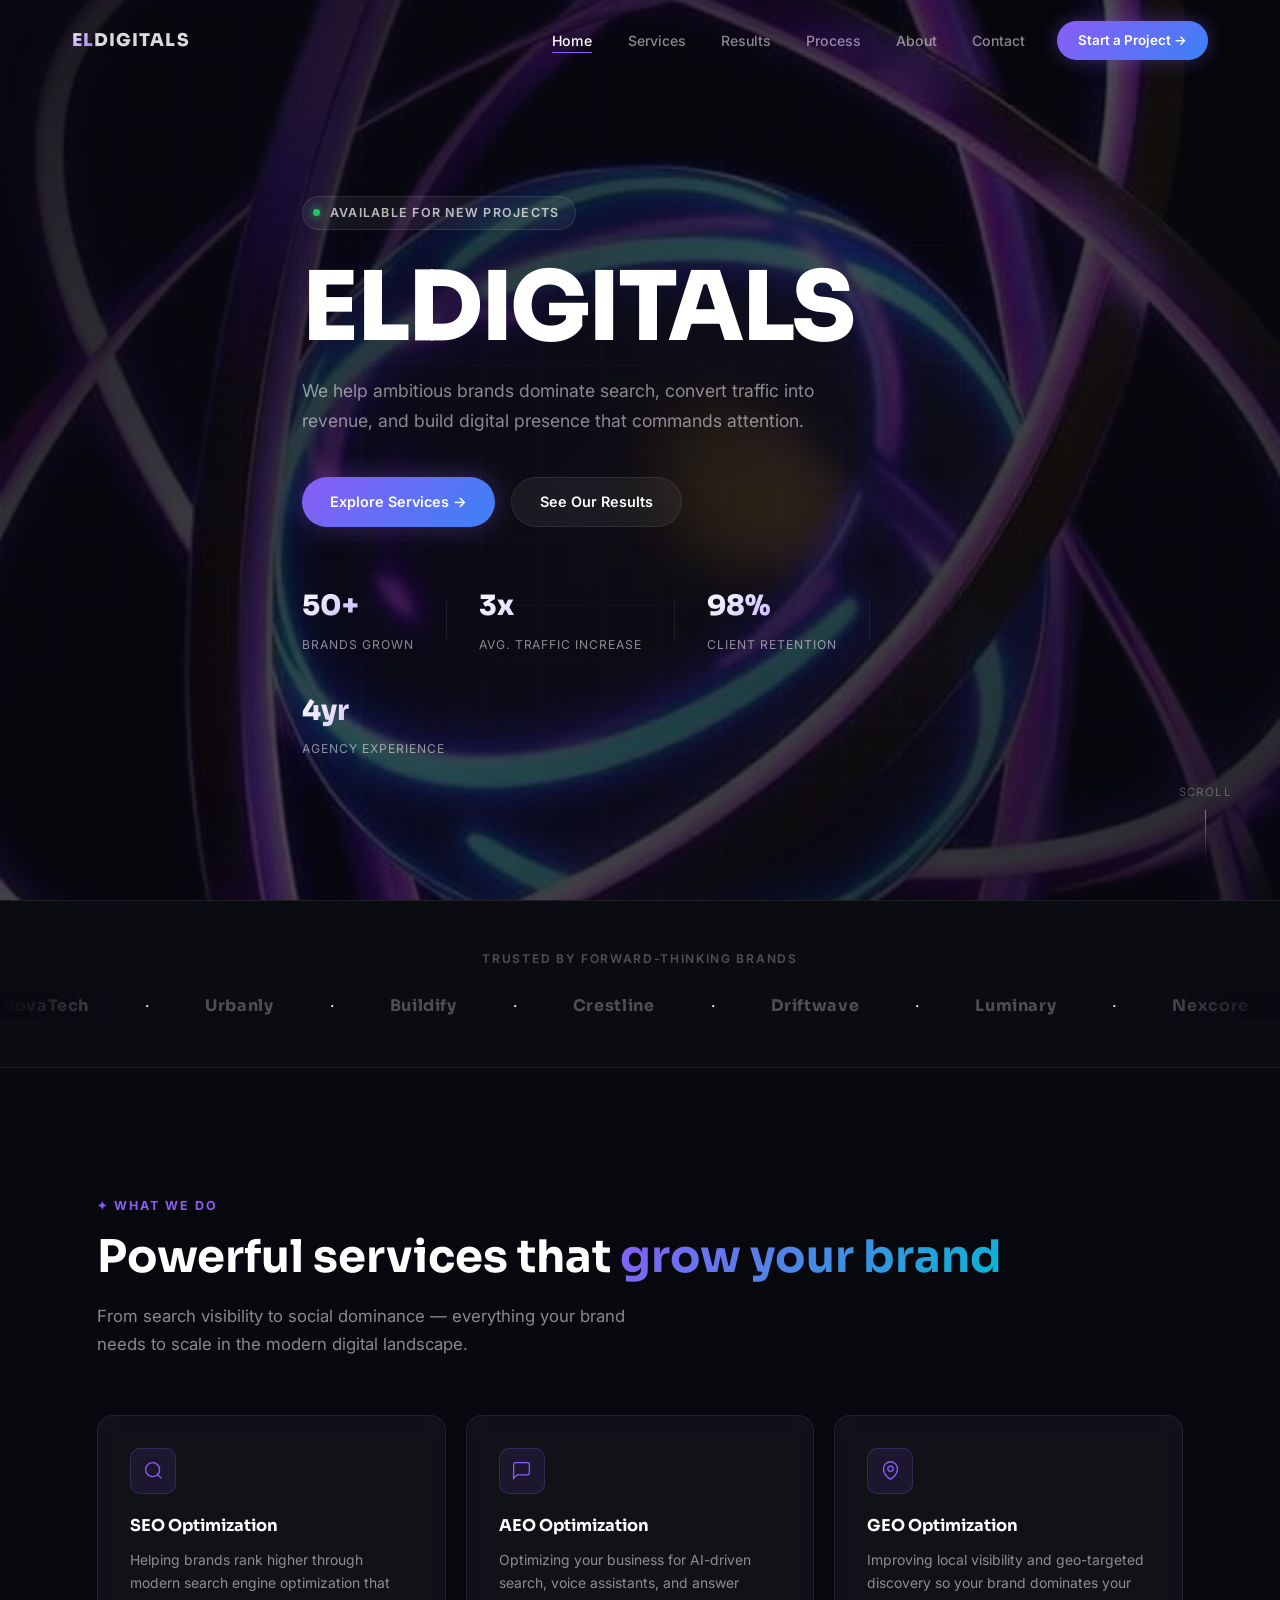
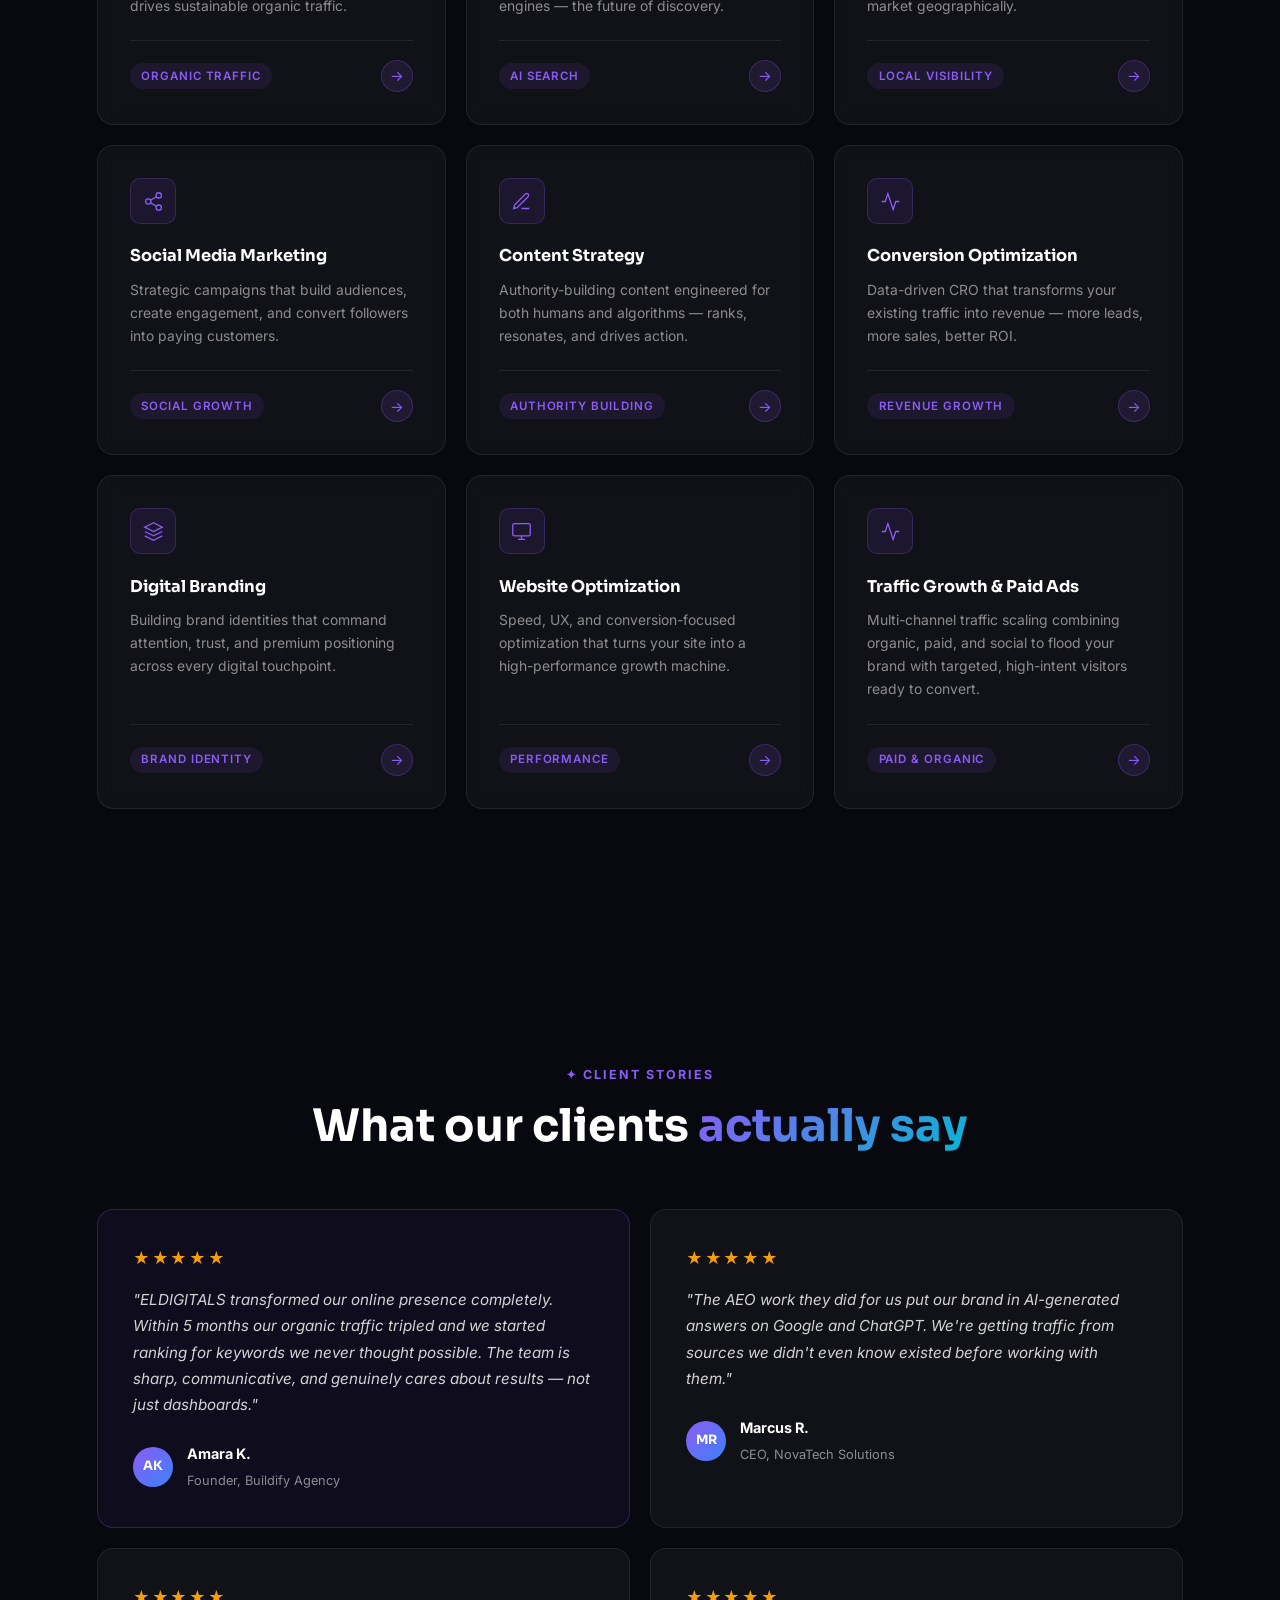
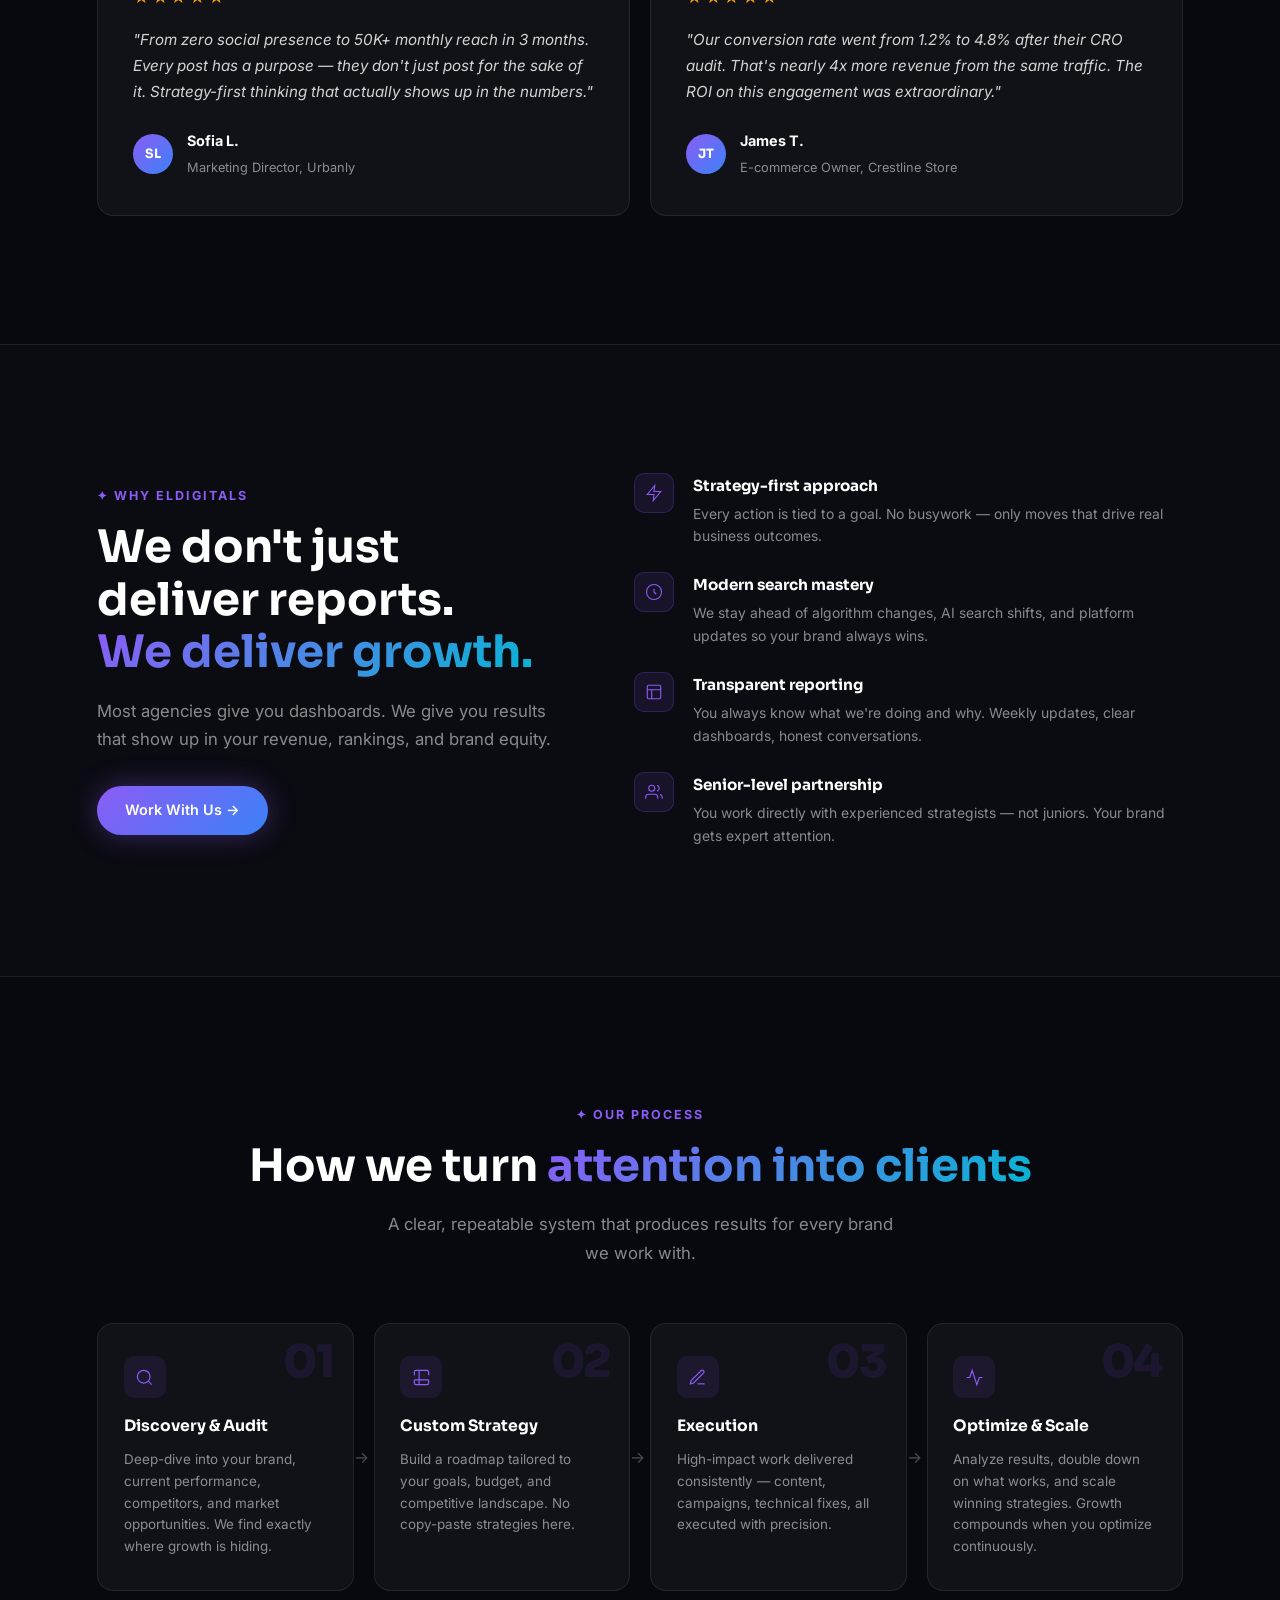
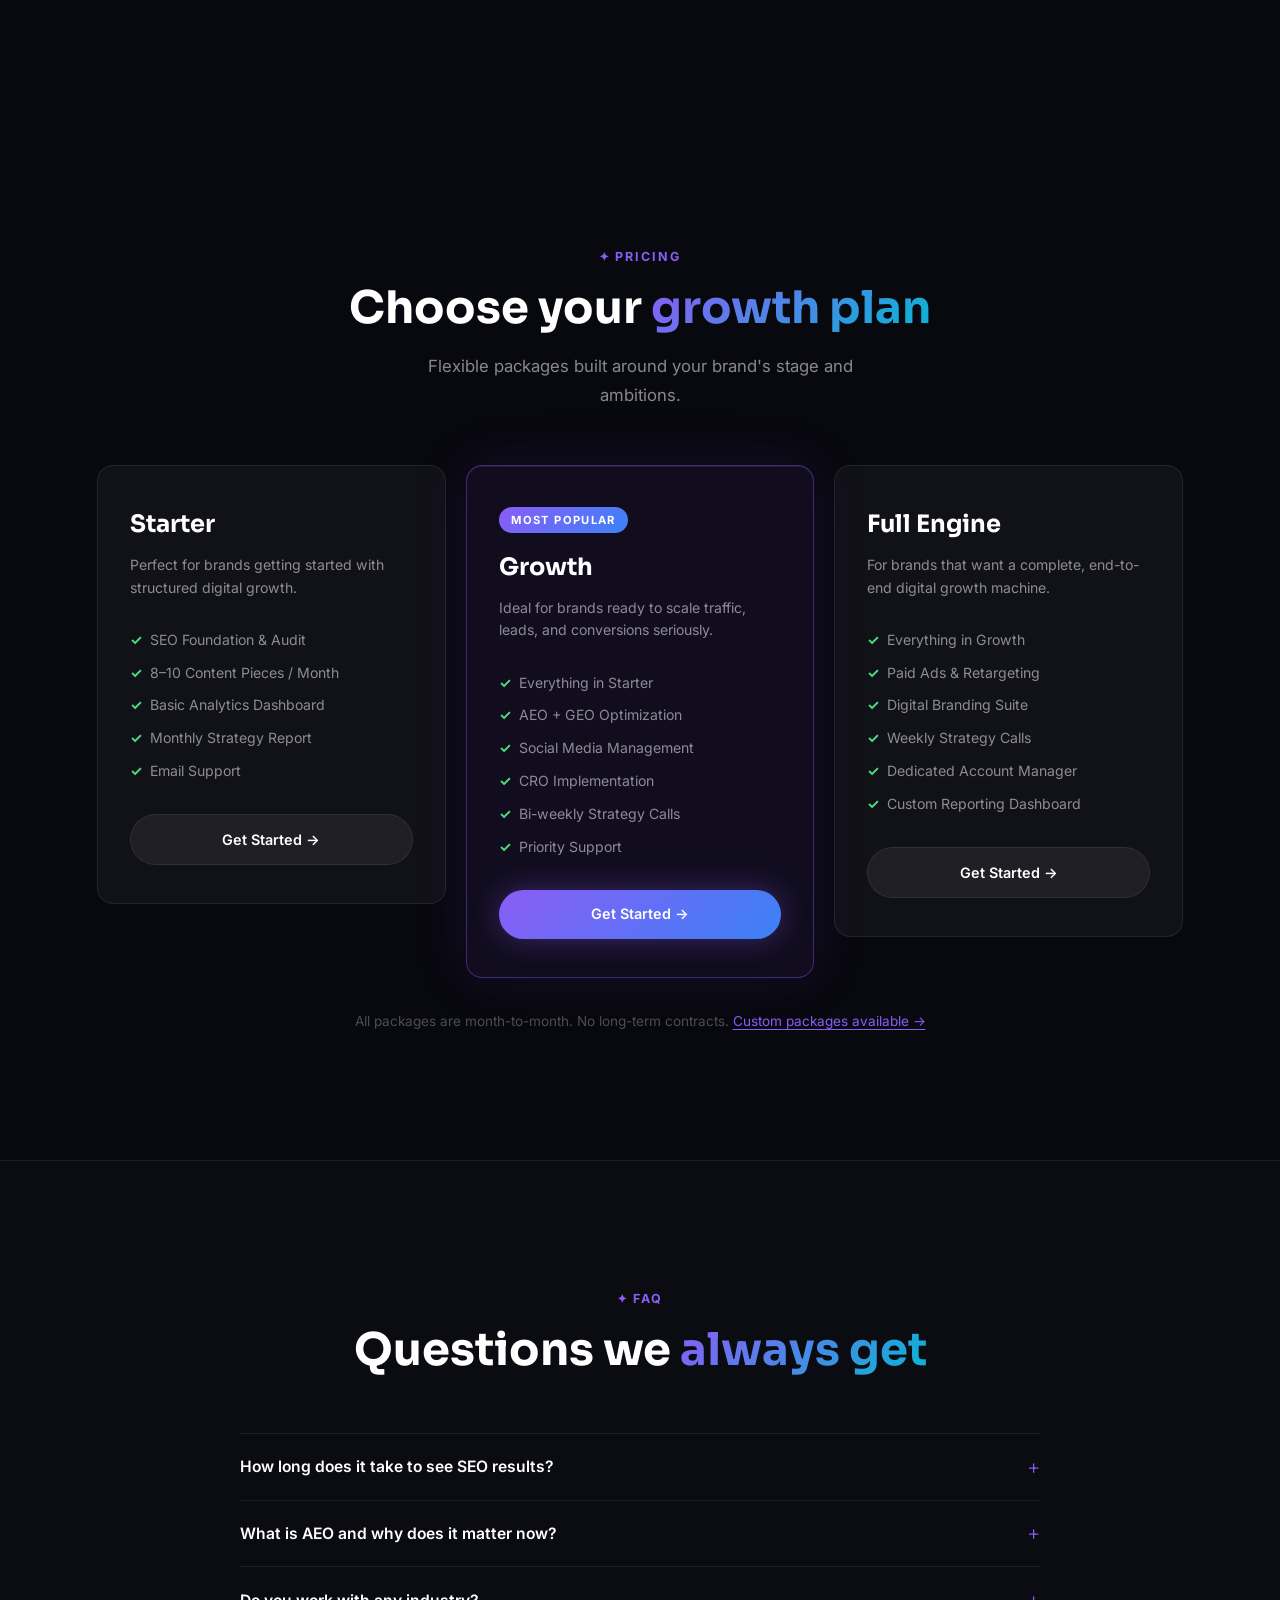
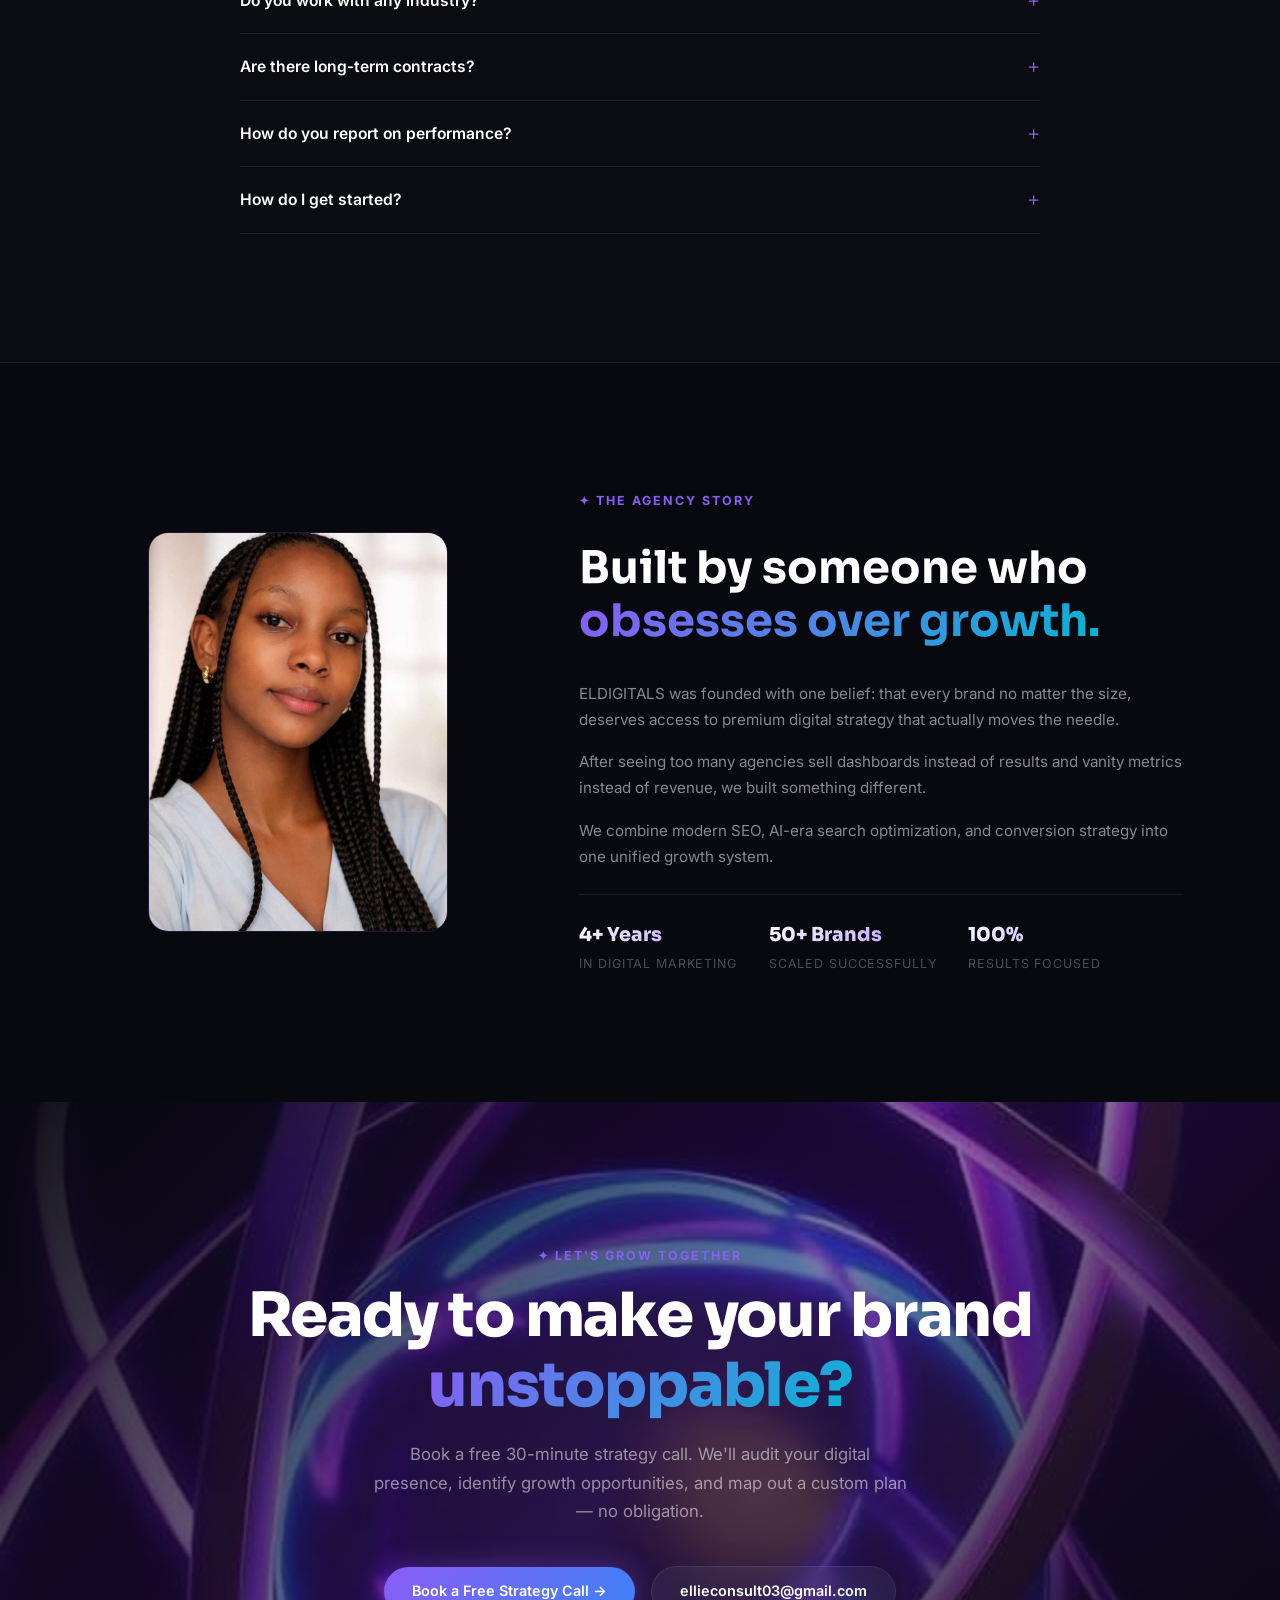
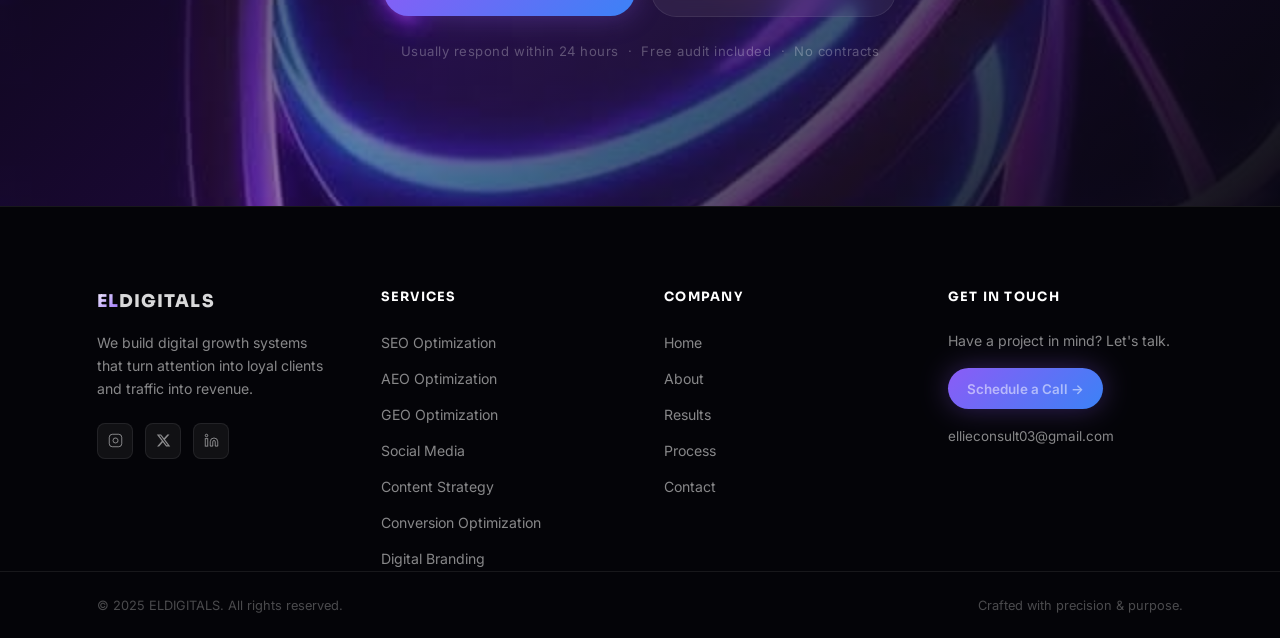
==== commit 499386dd: "New HTML and CSS Update" ====
--- a/index.html
+++ b/index.html
@@ -4,13 +4,27 @@
 <meta charset="UTF-8" />
 <meta name="viewport" content="width=device-width, initial-scale=1.0" />
 <meta name="description" content="ELDIGITALS — Premium digital growth agency. SEO, AEO, GEO, Social Media Marketing, and Conversion Optimization for modern brands." />
+<meta property="og:title" content="ELDIGITALS">
+<meta property="og:description" content="Premium digital growth agency">
+<meta property="og:image" content="preview.jpg">
+<meta property="og:type" content="website">
+<meta name="twitter:card" content="summary_large_image">
 <meta name="theme-color" content="#08080f" />
 <title>ELDIGITALS — Modern Digital Growth Agency</title>
 <link rel="preconnect" href="https://fonts.googleapis.com" />
 <link rel="preconnect" href="https://fonts.gstatic.com" crossorigin />
 <link href="https://fonts.googleapis.com/css2?family=Sora:wght@300;400;600;700;800&family=Inter:wght@300;400;500;600&display=swap" rel="stylesheet" />
 <link rel="shortcut icon" href="favicon.jpg">
+<link rel="canonical" href="https://elliesam-cmyk.github.io/eldigitals">
 <link rel="stylesheet" href="style.css" />
+<script type="application/ld+json">
+{
+ "@context":"https://schema.org",
+ "@type":"Organization",
+ "name":"ELDIGITALS",
+ "url":"https://elliesam-cmyk.github.io/eldigitals"
+}
+</script>
 </head>
 <body>
 <!-- ░░ BACKGROUND SYSTEM ░░ -->
@@ -73,17 +87,17 @@
 <span class="stat-num" data-target="50" data-suffix="+">50+</span>
 <span class="stat-label">Brands Grown</span>
 </div>
-<div class="stat-div" aria-hidden="true"></div>
+<div class="stat-divider" aria-hidden="true"></div>
 <div class="stat">
 <span class="stat-num" data-target="3" data-suffix="x">3x</span>
 <span class="stat-label">Avg. Traffic Increase</span>
 </div>
-<div class="stat-div" aria-hidden="true"></div>
+<div class="stat-divider" aria-hidden="true"></div>
 <div class="stat">
 <span class="stat-num" data-target="98" data-suffix="%">98%</span>
 <span class="stat-label">Client Retention</span>
 </div>
-<div class="stat-div" aria-hidden="true"></div>
+<div class="stat-divider" aria-hidden="true"></div>
 <div class="stat">
 <span class="stat-num" data-target="4" data-suffix="yr">4yr</span>
 <span class="stat-label">Agency Experience</span>
@@ -159,7 +173,7 @@
 <h3>SEO Optimization</h3>
 <p>Helping brands rank higher through modern search engine optimization that drives sustainable organic traffic.</p>
 </div>
-<div class="card-foot">
+<div class="card-footer">
 <span class="card-tag">Organic Traffic</span>
 <span class="card-arrow" aria-hidden="true">→</span>
 </div>
@@ -173,7 +187,7 @@
 <h3>AEO Optimization</h3>
 <p>Optimizing your business for AI-driven search, voice assistants, and answer engines — the future of discovery.</p>
 </div>
-<div class="card-foot">
+<div class="card-footer">
 <span class="card-tag">AI Search</span>
 <span class="card-arrow" aria-hidden="true">→</span>
 </div>
@@ -187,7 +201,7 @@
 <h3>GEO Optimization</h3>
 <p>Improving local visibility and geo-targeted discovery so your brand dominates your market geographically.</p>
 </div>
-<div class="card-foot">
+<div class="card-footer">
 <span class="card-tag">Local Visibility</span>
 <span class="card-arrow" aria-hidden="true">→</span>
 </div>
@@ -201,7 +215,7 @@
 <h3>Social Media Marketing</h3>
 <p>Strategic campaigns that build audiences, create engagement, and convert followers into paying customers.</p>
 </div>
-<div class="card-foot">
+<div class="card-footer">
 <span class="card-tag">Social Growth</span>
 <span class="card-arrow" aria-hidden="true">→</span>
 </div>
@@ -215,7 +229,7 @@
 <h3>Content Strategy</h3>
 <p>Authority-building content engineered for both humans and algorithms — ranks, resonates, and drives action.</p>
 </div>
-<div class="card-foot">
+<div class="card-footer">
 <span class="card-tag">Authority Building</span>
 <span class="card-arrow" aria-hidden="true">→</span>
 </div>
@@ -229,7 +243,7 @@
 <h3>Conversion Optimization</h3>
 <p>Data-driven CRO that transforms your existing traffic into revenue — more leads, more sales, better ROI.</p>
 </div>
-<div class="card-foot">
+<div class="card-footer">
 <span class="card-tag">Revenue Growth</span>
 <span class="card-arrow" aria-hidden="true">→</span>
 </div>
@@ -243,7 +257,7 @@
 <h3>Digital Branding</h3>
 <p>Building brand identities that command attention, trust, and premium positioning across every digital touchpoint.</p>
 </div>
-<div class="card-foot">
+<div class="card-footer">
 <span class="card-tag">Brand Identity</span>
 <span class="card-arrow" aria-hidden="true">→</span>
 </div>
@@ -257,7 +271,7 @@
 <h3>Website Optimization</h3>
 <p>Speed, UX, and conversion-focused optimization that turns your site into a high-performance growth machine.</p>
 </div>
-<div class="card-foot">
+<div class="card-footer">
 <span class="card-tag">Performance</span>
 <span class="card-arrow" aria-hidden="true">→</span>
 </div>
@@ -271,7 +285,7 @@
 <h3>Traffic Growth &amp; Paid Ads</h3>
 <p>Multi-channel traffic scaling combining organic, paid, and social to flood your brand with targeted, high-intent visitors ready to convert.</p>
 </div>
-<div class="card-foot">
+<div class="card-footer">
 <span class="card-tag">Paid &amp; Organic</span>
 <span class="card-arrow" aria-hidden="true">→</span>
 </div>
@@ -279,61 +293,7 @@
 </div>
 </div>
 </section>
-<!-- ══════════════════════════════════════
-RESULTS / CASE STUDY NUMBERS
-══════════════════════════════════════ -->
-<section class="results" id="results" aria-label="Results and case studies">
-<div class="container">
-<div class="section-header">
-<div class="section-label">✦ Proven Results</div>
-<h2 class="section-title">Numbers that <span class="gradient-text">speak for themselves</span></h2>
-<p class="section-desc">Real results from real clients. No vanity metrics — only growth that actually matters to your business.</p>
-</div>
-<div class="results-grid">
-<div class="result-card result-card--featured">
-<div class="result-top">
-<span class="result-num" data-target="340" data-suffix="%">340%</span>
-<span class="result-badge positive">↑ Traffic</span>
-</div>
-<p class="result-desc">Organic traffic growth for an e-commerce brand in 6 months through technical SEO and content strategy.</p>
-<div class="result-tags">
-<span>SEO</span><span>Content</span><span>E-commerce</span>
-</div>
-</div>
-<div class="result-card">
-<div class="result-top">
-<span class="result-num" data-target="12" data-suffix="x">12x</span>
-<span class="result-badge positive">↑ ROI</span>
-</div>
-<p class="result-desc">Return on ad spend for a SaaS startup using paid retargeting and CRO together.</p>
-<div class="result-tags"><span>Paid Ads</span><span>CRO</span></div>
-</div>
-<div class="result-card">
-<div class="result-top">
-<span class="result-num" data-target="89" data-suffix="%">89%</span>
-<span class="result-badge positive">↑ Leads</span>
-</div>
-<p class="result-desc">Increase in qualified leads for a local service business after full GEO optimization.</p>
-<div class="result-tags"><span>GEO</span><span>Local SEO</span></div>
-</div>
-<div class="result-card">
-<div class="result-top">
-<span class="result-num" data-target="58" data-suffix="K">58K</span>
-<span class="result-badge positive">↑ Reach</span>
-</div>
-<p class="result-desc">Monthly social reach achieved from under 2K in 90 days with strategic content planning.</p>
-<div class="result-tags"><span>Social</span><span>Content</span></div>
-</div>
-<div class="result-card">
-<div class="result-top">
-<span class="result-num" data-target="4" data-suffix="x CR">4x CR</span>
-</div>
-<p class="result-desc">Conversion rate improvement (1.2% → 4.8%) after CRO audit and landing page sprint.</p>
-<div class="result-tags"><span>CRO</span><span>UX</span></div>
-</div>
-</div>
-</div>
-</section>
+
 <!-- ══════════════════════════════════════
 TESTIMONIALS
 ══════════════════════════════════════ -->
@@ -343,7 +303,7 @@
 <div class="section-label">✦ Client Stories</div>
 <h2 class="section-title">What our clients <span class="gradient-text">actually say</span></h2>
 </div>
-<div class="testi-grid">
+<div class="testimonials-grid">
 <div class="testi-card testi-card--featured">
 <div class="testi-stars" aria-label="5 out of 5 stars">★★★★★</div>
 <blockquote>"ELDIGITALS transformed our online presence completely. Within 5 months our organic traffic tripled and we started ranking for keywords we never thought possible. The team is sharp, communicative, and genuinely cares about results — not just dashboards."</blockquote>
@@ -395,7 +355,7 @@
 WHY US
 ══════════════════════════════════════ -->
 <section class="why-us" id="about" aria-label="Why choose ELDIGITALS">
-<div class="container why-us-grid">
+<div class="container why-us-inner">
 <div class="why-us-left">
 <div class="section-label">✦ Why ELDIGITALS</div>
 <h2 class="section-title">We don't just deliver reports.<br><span class="gradient-text">We deliver growth.</span></h2>
@@ -553,56 +513,56 @@
 </div>
 <div class="faq-list" role="list">
 <div class="faq-item" role="listitem">
-<button class="faq-q" aria-expanded="false">
+<button class="faq-question" aria-expanded="false">
 <span>How long does it take to see SEO results?</span>
 <span class="faq-icon" aria-hidden="true">+</span>
 </button>
-<div class="faq-a" role="region">
+<div class="faq-answer" role="region">
 <p>SEO is a compounding strategy. Most clients see measurable movement in rankings within 60–90 days, with significant traffic growth by month 4–6. Technical fixes and quick wins can show results faster. We set realistic timelines from day one — no false promises.</p>
 </div>
 </div>
 <div class="faq-item" role="listitem">
-<button class="faq-q" aria-expanded="false">
+<button class="faq-question" aria-expanded="false">
 <span>What is AEO and why does it matter now?</span>
 <span class="faq-icon" aria-hidden="true">+</span>
 </button>
-<div class="faq-a" role="region">
+<div class="faq-answer" role="region">
 <p>AEO (Answer Engine Optimization) gets your brand featured in AI-generated answers — Google's AI Overviews, ChatGPT, Perplexity, and voice assistants. As AI search becomes the default discovery method, brands that aren't optimized for it become invisible. We position you where search is heading right now.</p>
 </div>
 </div>
 <div class="faq-item" role="listitem">
-<button class="faq-q" aria-expanded="false">
+<button class="faq-question" aria-expanded="false">
 <span>Do you work with any industry?</span>
 <span class="faq-icon" aria-hidden="true">+</span>
 </button>
-<div class="faq-a" role="region">
+<div class="faq-answer" role="region">
 <p>Yes. We work with e-commerce brands, SaaS companies, local service businesses, personal brands, and startups across industries. Our strategies are tailored to your specific market, audience, and competitive landscape — never copied from a template.</p>
 </div>
 </div>
 <div class="faq-item" role="listitem">
-<button class="faq-q" aria-expanded="false">
+<button class="faq-question" aria-expanded="false">
 <span>Are there long-term contracts?</span>
 <span class="faq-icon" aria-hidden="true">+</span>
 </button>
-<div class="faq-a" role="region">
+<div class="faq-answer" role="region">
 <p>No long-term contracts. All packages are month-to-month. We earn your business every month through results — not locked-in agreements. That said, digital growth compounds, so clients who commit to 3–6 months see significantly better outcomes.</p>
 </div>
 </div>
 <div class="faq-item" role="listitem">
-<button class="faq-q" aria-expanded="false">
+<button class="faq-question" aria-expanded="false">
 <span>How do you report on performance?</span>
 <span class="faq-icon" aria-hidden="true">+</span>
 </button>
-<div class="faq-a" role="region">
+<div class="faq-answer" role="region">
 <p>Every client gets a custom reporting dashboard covering traffic, rankings, conversions, engagement, and ROI. We also deliver clear monthly written reports explaining what happened, why it happened, and what we're doing next. No confusing data dumps — real, actionable insights.</p>
 </div>
 </div>
 <div class="faq-item" role="listitem">
-<button class="faq-q" aria-expanded="false">
+<button class="faq-question" aria-expanded="false">
 <span>How do I get started?</span>
 <span class="faq-icon" aria-hidden="true">+</span>
 </button>
-<div class="faq-a" role="region">
+<div class="faq-answer" role="region">
 <p>Book a free strategy call below. We'll audit your current digital presence, understand your goals, and build a custom growth plan — no obligation. If it's a fit, we onboard fast and get to work.</p>
 </div>
 </div>
@@ -623,6 +583,8 @@
 
         <img 
           src="founder-image.jpg" 
+          loading="lazy"
+          decoding="async"
           alt="Founder of ELDIGITALS"
           class="founder-img"
         >
--- a/style.css
+++ b/style.css
@@ -86,7 +86,7 @@
 .hero{position:relative;min-height:100vh;display:flex;align-items:center;overflow:hidden}
 .hero-bg{position:absolute;inset:0;background-size:cover;background-position:center;z-index:0;transition:transform .1s linear}
 .hero-overlay{position:absolute;inset:0;background:linear-gradient(135deg,rgba(8,8,15,.94) 0%,rgba(8,8,15,.72) 50%,rgba(8,8,15,.88) 100%);z-index:1}
-.hero-grid-lines{position:absolute;inset:0;z-index:1;background-image:linear-gradient(rgba(139,92,246,.04) 1px,transparent 1px),linear-gradient(90deg,rgba(139,92,246,.04) 1px,transparent 1px);background-size:60px 60px;mask-image:radial-gradient(ellipse 80% 80% at 50% 50%,black 40%,transparent 100%)}
+.hero-grid{position:absolute;inset:0;z-index:1;background-image:linear-gradient(rgba(139,92,246,.04) 1px,transparent 1px),linear-gradient(90deg,rgba(139,92,246,.04) 1px,transparent 1px);background-size:60px 60px;mask-image:radial-gradient(ellipse 80% 80% at 50% 50%,black 40%,transparent 100%)}
 .hero-content{position:relative;z-index:2;max-width:1200px;margin:0 auto;padding:8.5rem max(2rem,calc((100vw - 1200px)/2 + 2rem)) 5rem;max-width:820px}
 .hero-badge{display:inline-flex;align-items:center;gap:.6rem;font-size:.78rem;font-weight:600;letter-spacing:.1em;text-transform:uppercase;color:rgba(255,255,255,.7);background:rgba(255,255,255,.06);border:1px solid rgba(255,255,255,.1);padding:.38rem 1rem .38rem .65rem;border-radius:100px;margin-bottom:1.8rem}
 .badge-dot{width:7px;height:7px;border-radius:50%;background:#22c55e;box-shadow:0 0 8px #22c55e;animation:pulse 2s ease-in-out infinite}
@@ -142,7 +142,7 @@
 .results-grid{display:grid;grid-template-columns:repeat(3,1fr);grid-template-rows:auto auto;gap:1.25rem}
 .result-card{background:var(--card);border:1px solid var(--border);border-radius:var(--radius);padding:2rem;position:relative;overflow:hidden;transition:all var(--transition)}
 .result-card:hover{border-color:var(--border-hover);transform:translateY(-3px)}
-.result-card--big{grid-column:span 2;background:rgba(139,92,246,.05);border-color:rgba(139,92,246,.2)}
+.result-card--featured{grid-column:span 2;background:rgba(139,92,246,.05);border-color:rgba(139,92,246,.2)}
 .result-metric{display:flex;align-items:baseline;gap:.75rem;margin-bottom:.9rem;flex-wrap:wrap}
 .result-num{font-family:var(--font-display);font-size:clamp(2rem,4vw,3rem);font-weight:800;background:linear-gradient(135deg,#fff,var(--purple-light));-webkit-background-clip:text;-webkit-text-fill-color:transparent;background-clip:text;line-height:1}
 .result-change{font-size:.8rem;font-weight:700;padding:.2rem .6rem;border-radius:100px}
@@ -269,7 +269,7 @@
 .cta-banner{position:relative;padding:9rem 0;overflow:hidden;text-align:center}
 .cta-bg{position:absolute;inset:0;background-size:cover;background-position:center}
 .cta-overlay{position:absolute;inset:0;background:linear-gradient(135deg,rgba(8,8,15,.97) 0%,rgba(50,15,100,.55) 50%,rgba(8,8,15,.97) 100%)}
-.cta-content{position:relative;z-index:1}
+.cta-inner{position:relative;z-index:1}
 .cta-title{font-family:var(--font-display);font-size:clamp(2.2rem,5vw,3.8rem);font-weight:800;line-height:1.15;margin-bottom:1.2rem;letter-spacing:-.02em}
 .cta-desc{color:var(--text-muted);font-size:1.05rem;line-height:1.7;max-width:540px;margin:0 auto 2.5rem}
 .cta-actions{display:flex;justify-content:center;align-items:center;gap:1rem;flex-wrap:wrap;margin-bottom:1.5rem}
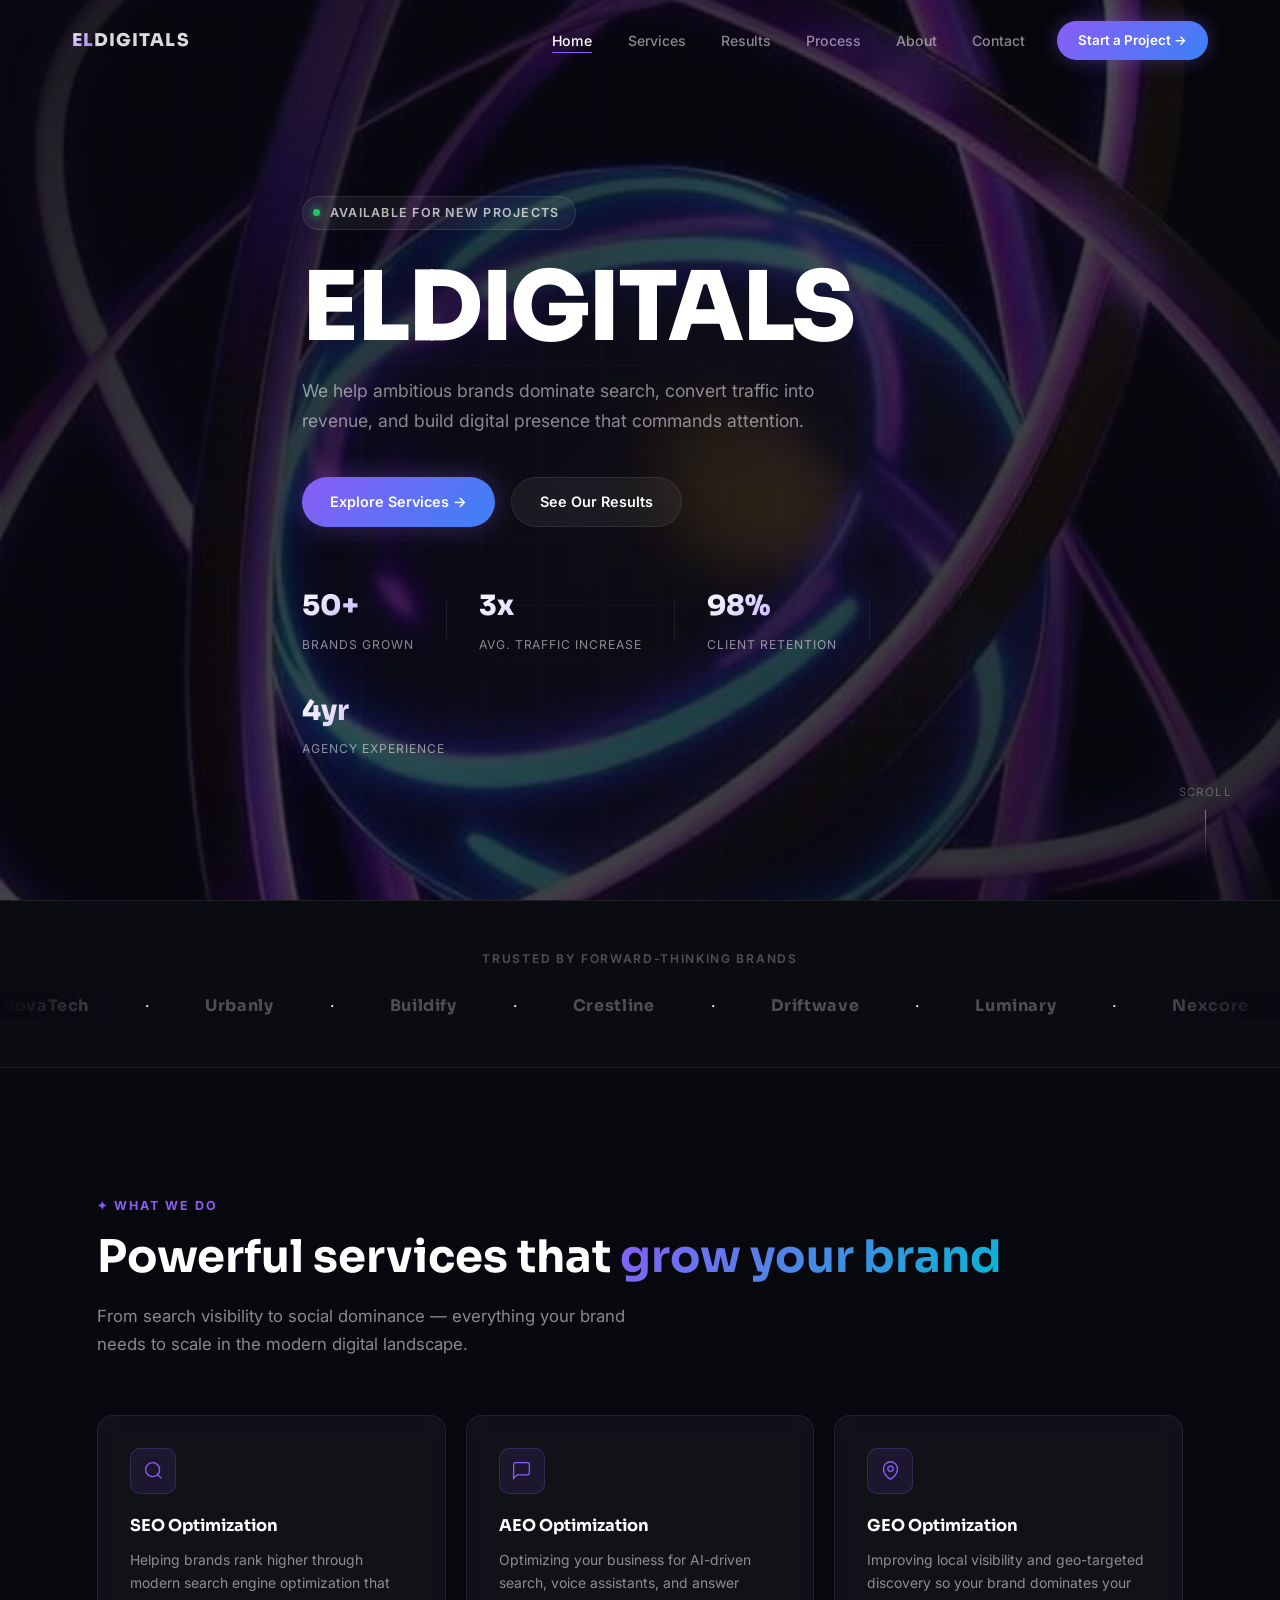
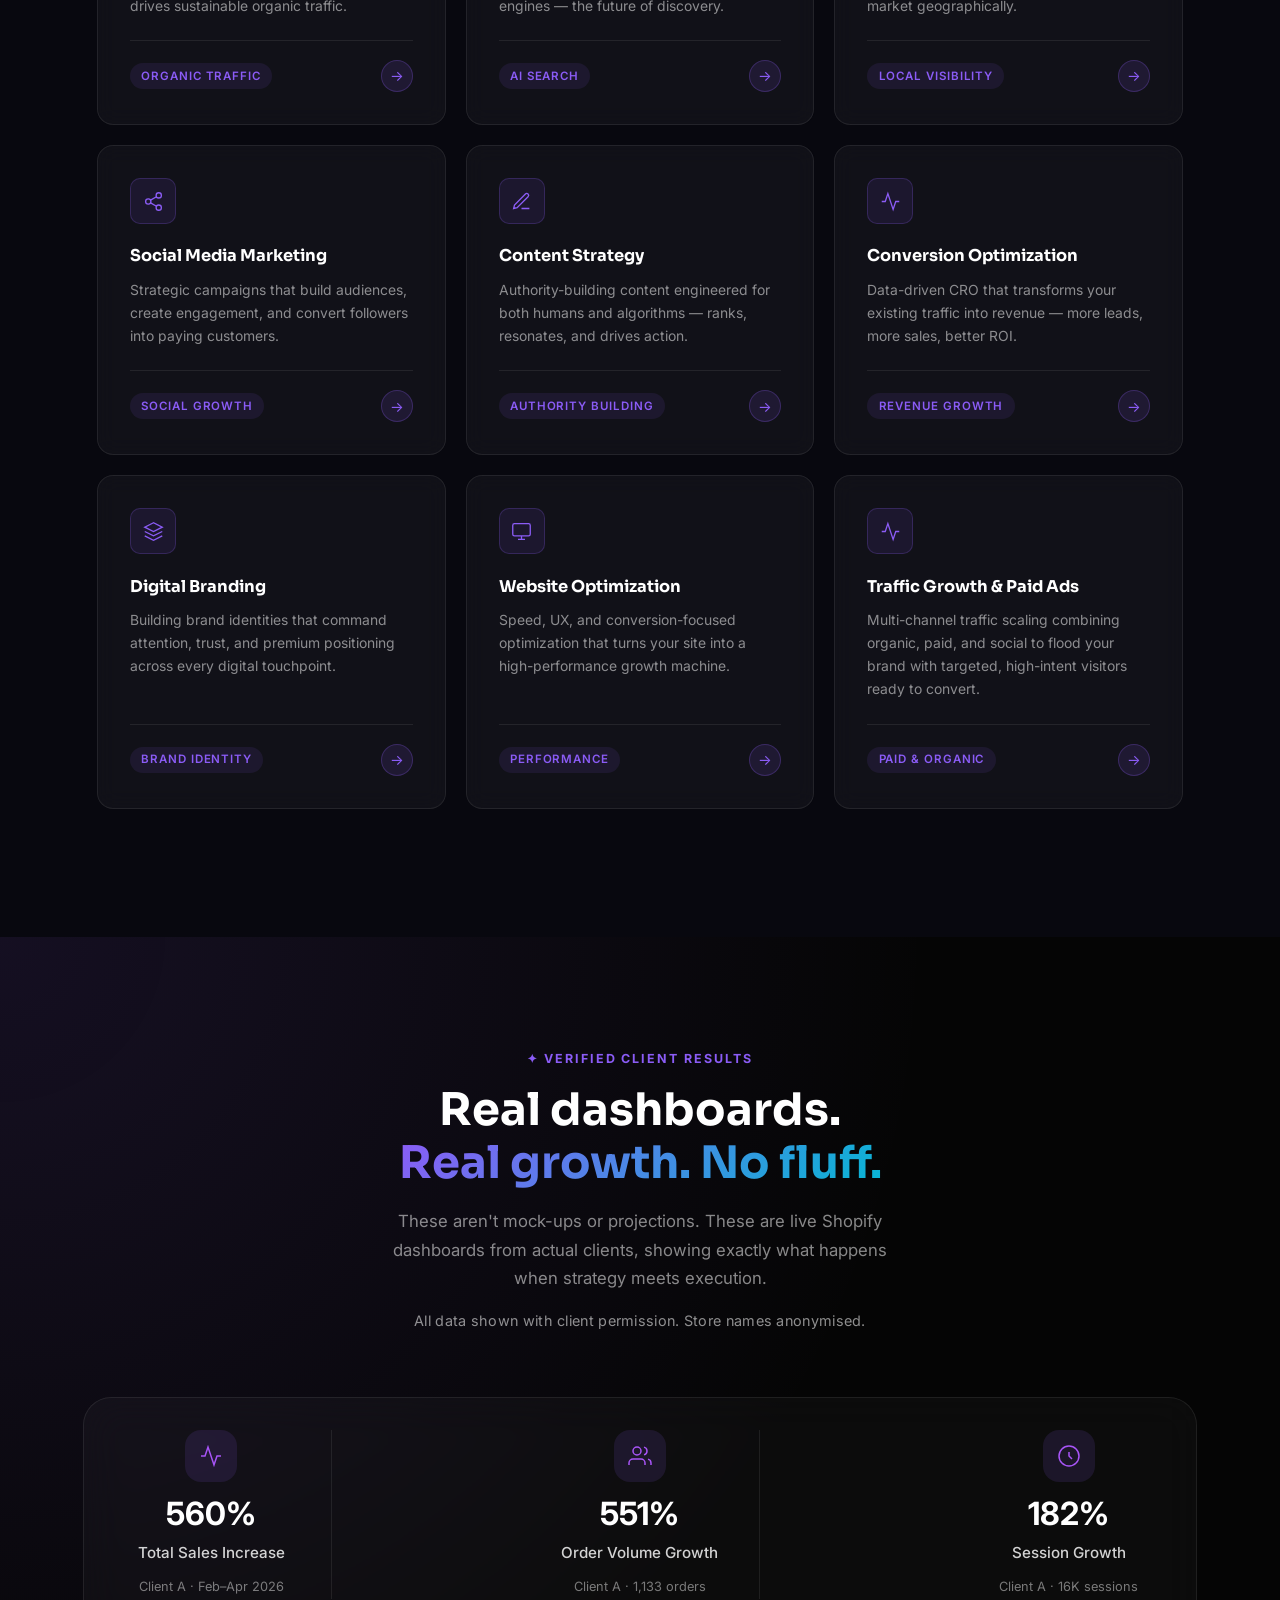
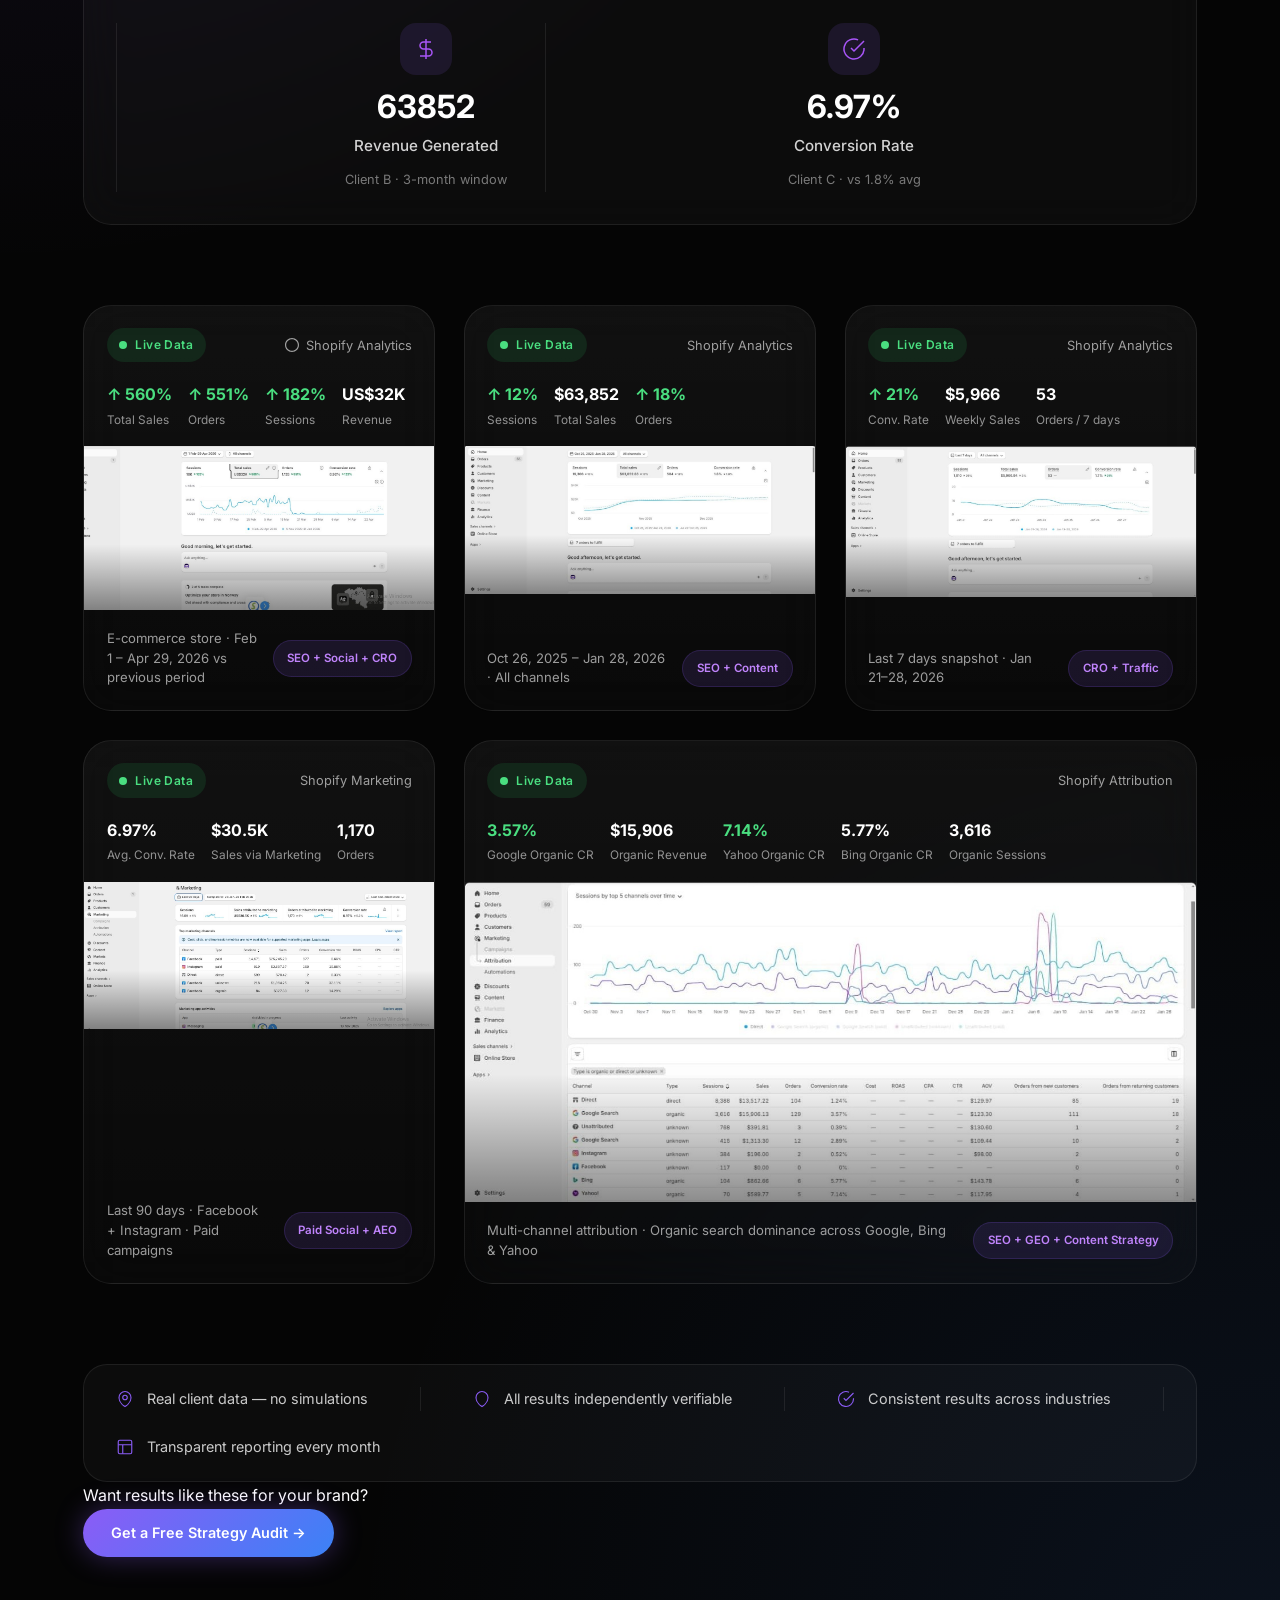
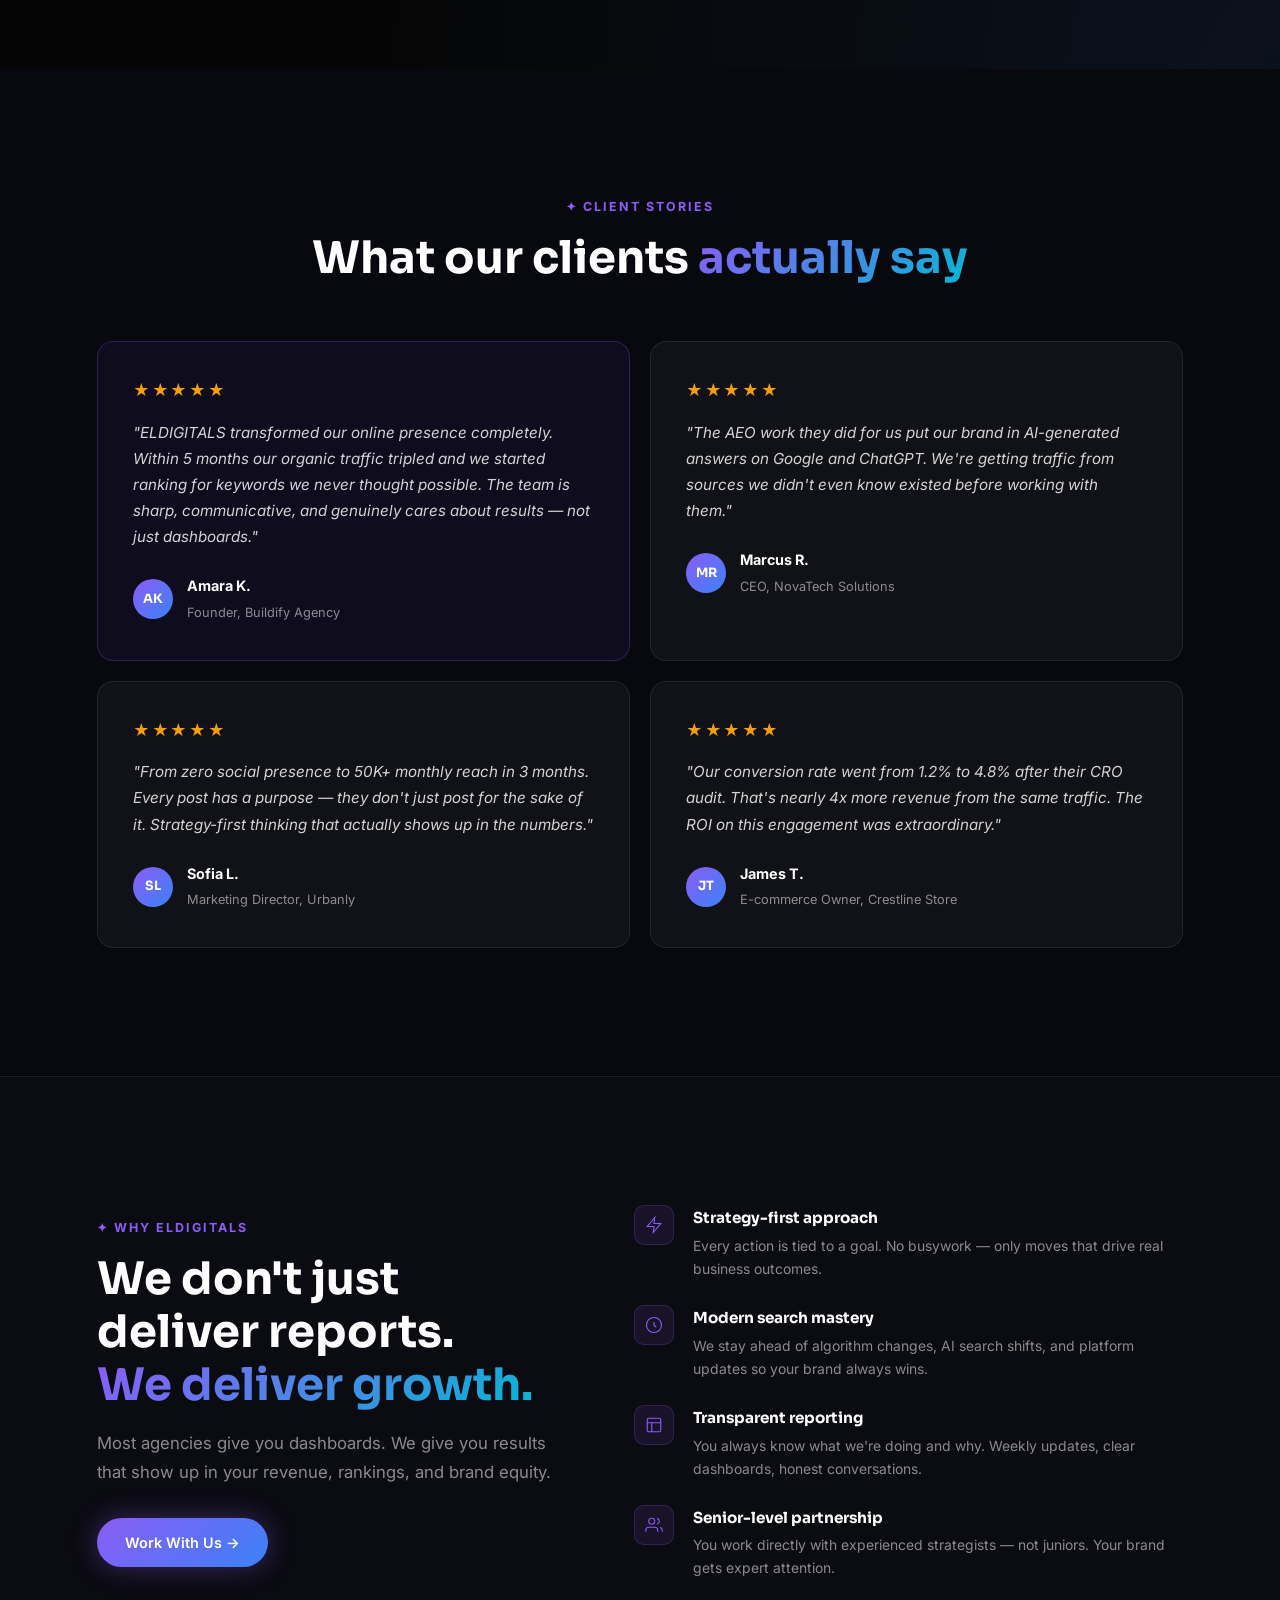
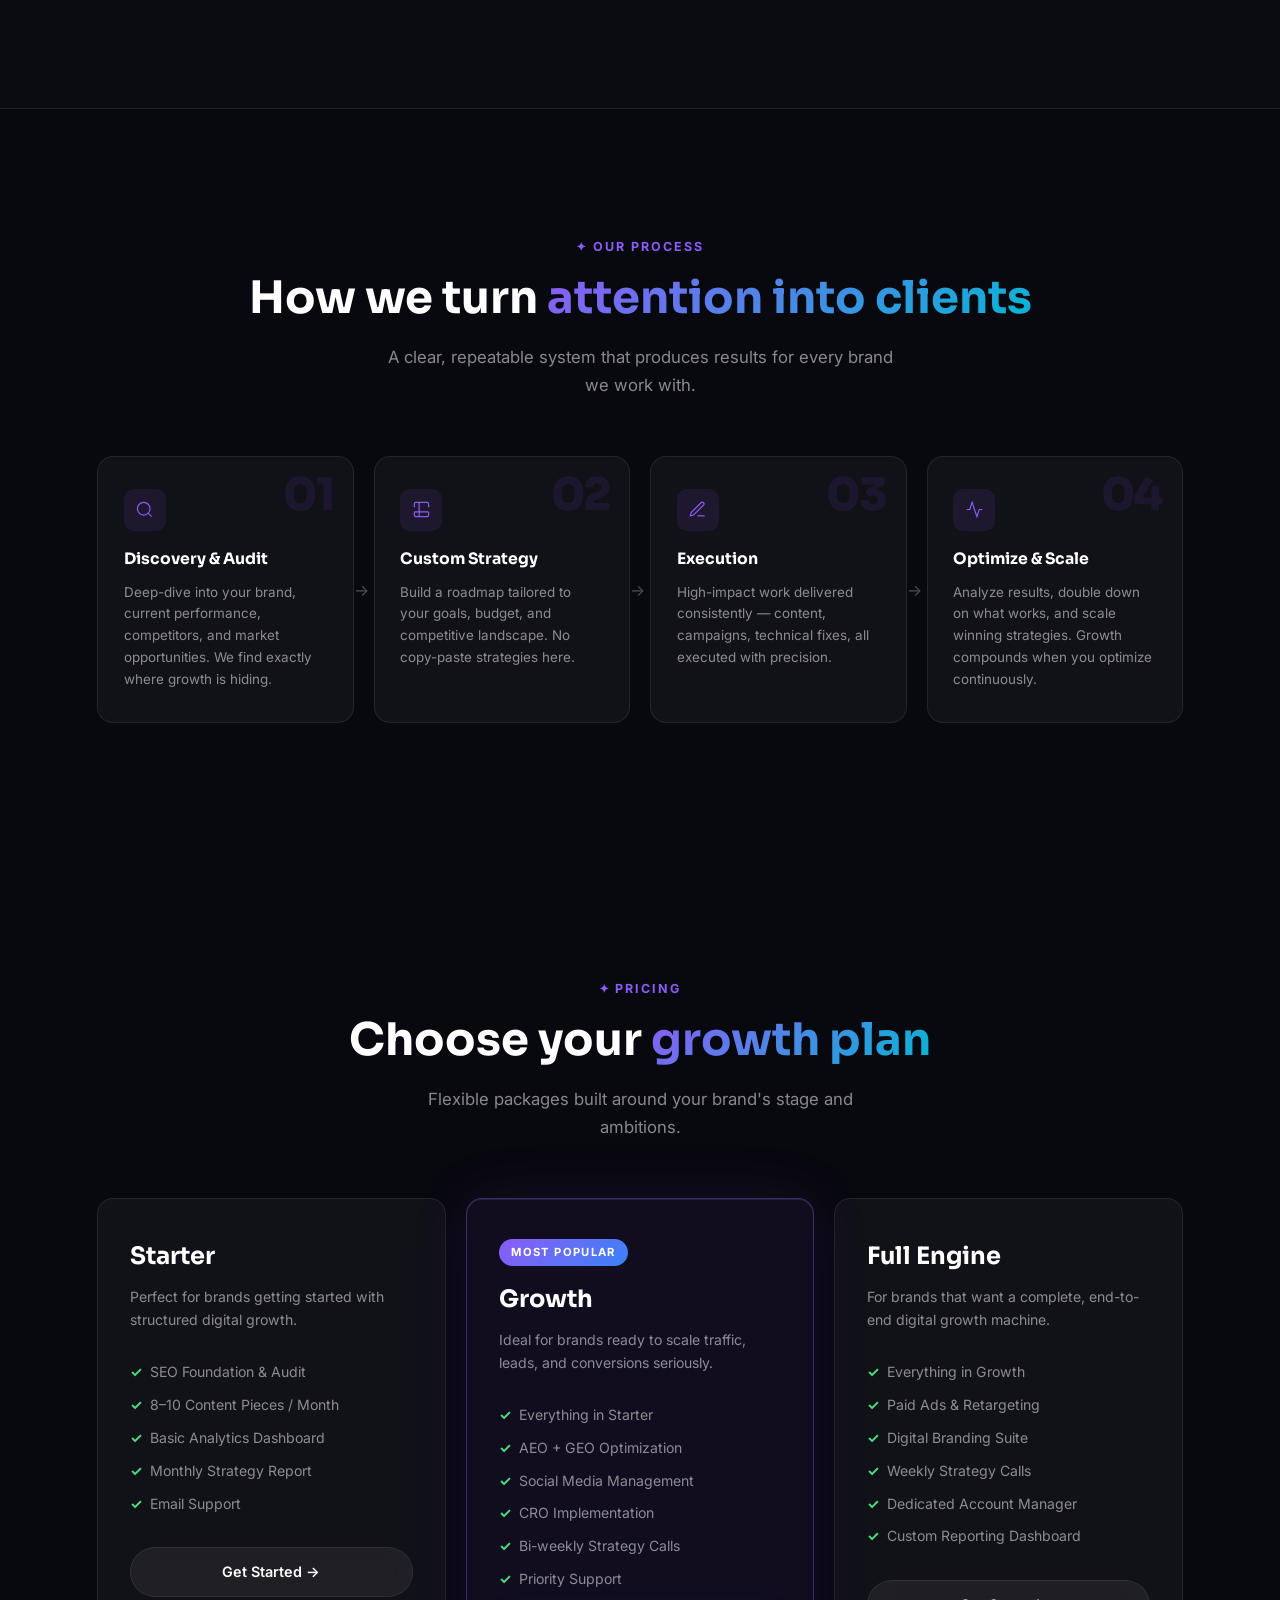
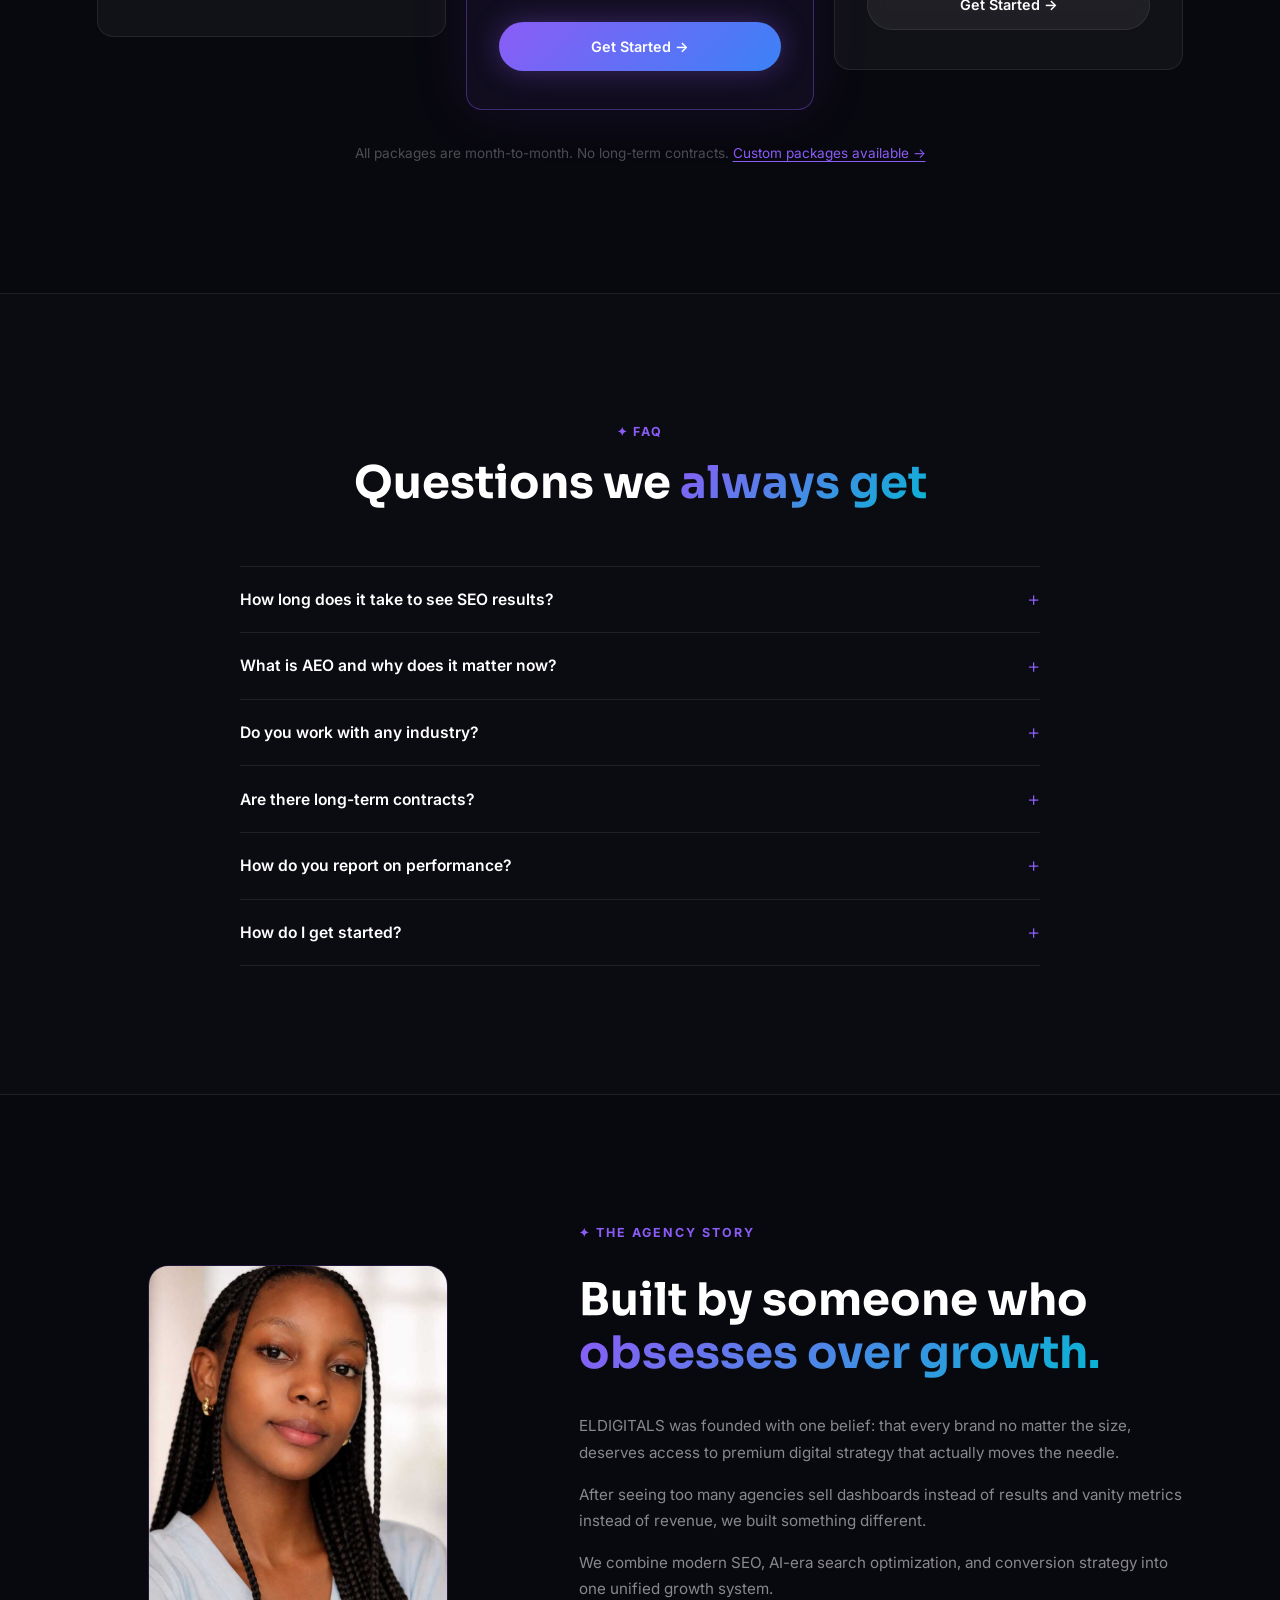
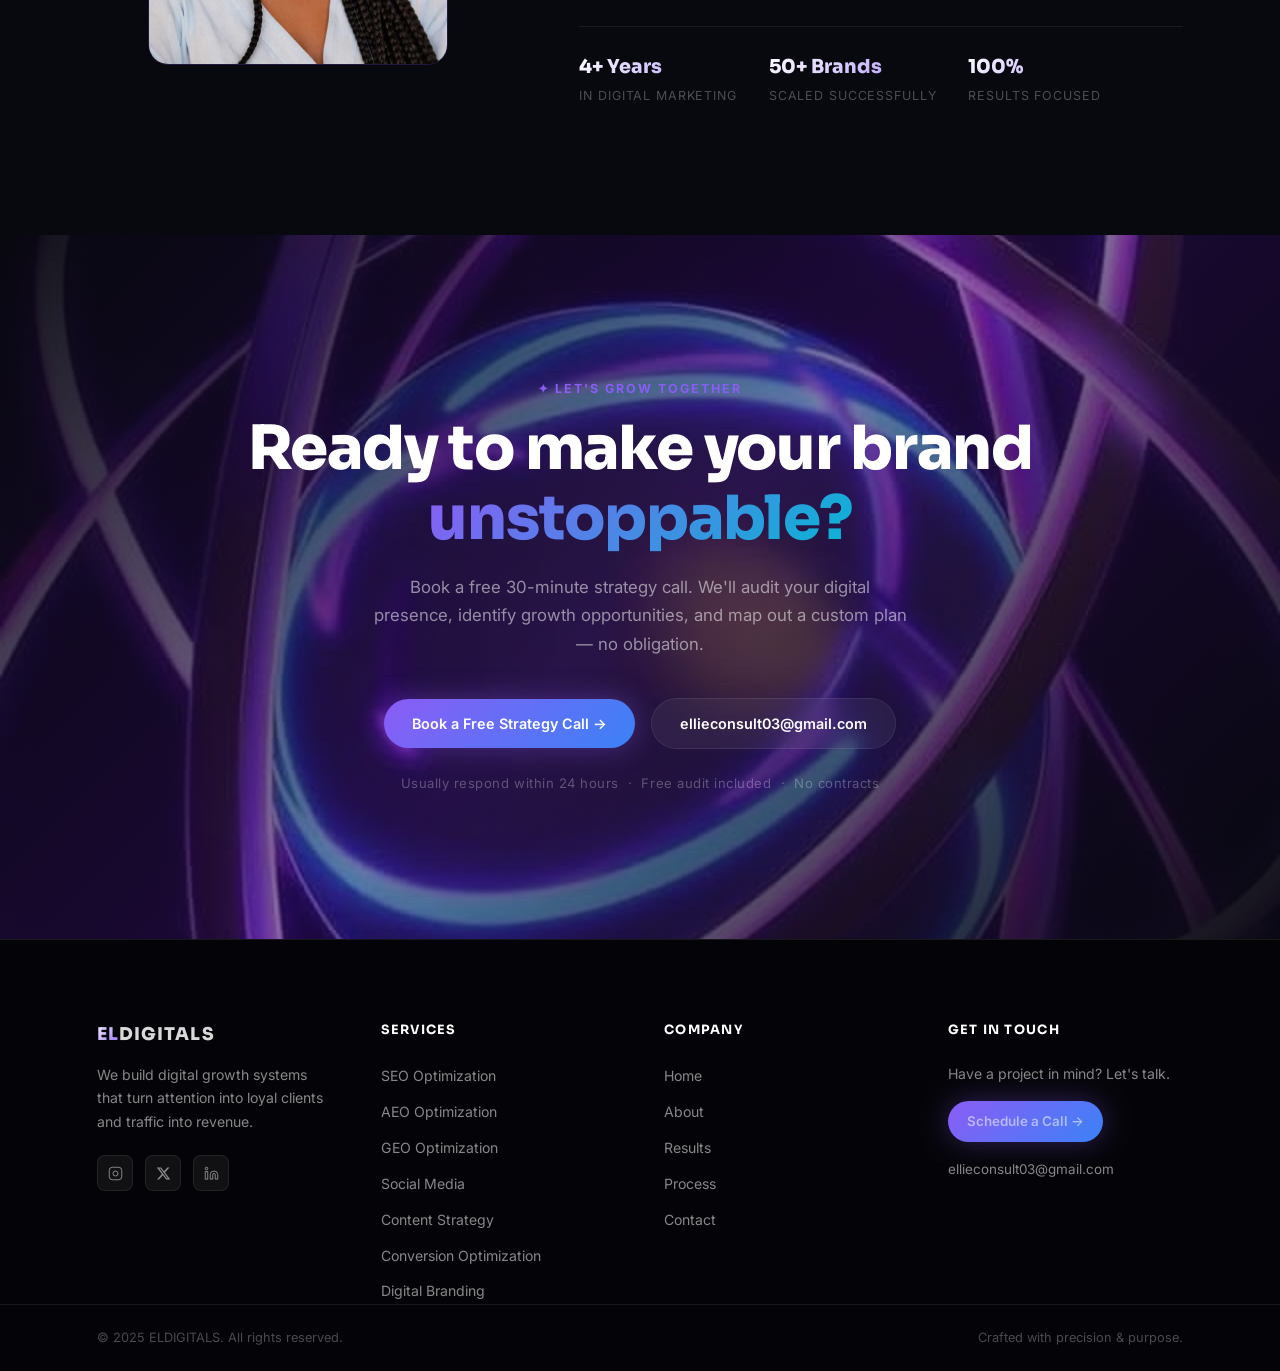
==== commit f2f9ed53: "Updated images and proof section" ====
--- a/index.html
+++ b/index.html
@@ -295,6 +295,334 @@
 </section>
 
 <!-- ══════════════════════════════════════
+       REAL RESULTS — PROOF SECTION
+ ══════════════════════════════════════ -->
+  <section class="proof" id="proof" aria-label="Client proof and real results">
+    <div class="container">
+
+      <!-- Header -->
+      <div class="section-header section-header--center">
+        <div class="section-label">✦ Verified Client Results</div>
+        <h2 class="section-title">Real dashboards.<br><span class="gradient-text">Real growth. No fluff.</span></h2>
+        <p class="section-desc" style="max-width:540px;margin:0 auto 1rem;">
+          These aren't mock-ups or projections. These are live Shopify dashboards from actual clients, showing exactly what happens when strategy meets execution.
+        </p>
+        <p class="proof-disclaimer">All data shown with client permission. Store names anonymised.</p>
+      </div>
+
+      <!-- ── BIG METRICS ROW ── -->
+      <div class="proof-metrics">
+
+        <div class="proof-metric">
+          <span class="pm-icon" aria-hidden="true">
+            <svg viewBox="0 0 24 24" fill="none" stroke="currentColor" stroke-width="1.5"><polyline points="22 12 18 12 15 21 9 3 6 12 2 12"/></svg>
+          </span>
+          <span class="pm-num" data-target="560" data-suffix="%">560%</span>
+          <span class="pm-label">Total Sales Increase</span>
+          <span class="pm-source">Client A · Feb–Apr 2026</span>
+        </div>
+
+        <div class="proof-metric-div" aria-hidden="true"></div>
+
+        <div class="proof-metric">
+          <span class="pm-icon" aria-hidden="true">
+            <svg viewBox="0 0 24 24" fill="none" stroke="currentColor" stroke-width="1.5"><path d="M17 21v-2a4 4 0 0 0-4-4H5a4 4 0 0 0-4 4v2"/><circle cx="9" cy="7" r="4"/><path d="M23 21v-2a4 4 0 0 0-3-3.87"/><path d="M16 3.13a4 4 0 0 1 0 7.75"/></svg>
+          </span>
+          <span class="pm-num" data-target="551" data-suffix="%">551%</span>
+          <span class="pm-label">Order Volume Growth</span>
+          <span class="pm-source">Client A · 1,133 orders</span>
+        </div>
+
+        <div class="proof-metric-div" aria-hidden="true"></div>
+
+        <div class="proof-metric">
+          <span class="pm-icon" aria-hidden="true">
+            <svg viewBox="0 0 24 24" fill="none" stroke="currentColor" stroke-width="1.5"><circle cx="12" cy="12" r="10"/><path d="M12 8v4l3 3"/></svg>
+          </span>
+          <span class="pm-num" data-target="182" data-suffix="%">182%</span>
+          <span class="pm-label">Session Growth</span>
+          <span class="pm-source">Client A · 16K sessions</span>
+        </div>
+
+        <div class="proof-metric-div" aria-hidden="true"></div>
+
+        <div class="proof-metric">
+          <span class="pm-icon" aria-hidden="true">
+            <svg viewBox="0 0 24 24" fill="none" stroke="currentColor" stroke-width="1.5"><path d="M12 2v20M17 5H9.5a3.5 3.5 0 0 0 0 7h5a3.5 3.5 0 0 1 0 7H6"/></svg>
+          </span>
+          <span class="pm-num" data-target="63852" data-suffix="">$63,852</span>
+          <span class="pm-label">Revenue Generated</span>
+          <span class="pm-source">Client B · 3-month window</span>
+        </div>
+
+        <div class="proof-metric-div" aria-hidden="true"></div>
+
+        <div class="proof-metric">
+          <span class="pm-icon" aria-hidden="true">
+            <svg viewBox="0 0 24 24" fill="none" stroke="currentColor" stroke-width="1.5"><path d="M22 11.08V12a10 10 0 1 1-5.93-9.14"/><polyline points="22 4 12 14.01 9 11.01"/></svg>
+          </span>
+          <span class="pm-num" data-target="6.97" data-suffix="%">6.97%</span>
+          <span class="pm-label">Conversion Rate</span>
+          <span class="pm-source">Client C · vs 1.8% avg</span>
+        </div>
+
+      </div>
+
+      <!-- ── DASHBOARD SCREENSHOTS GRID ── -->
+      <div class="proof-grid">
+
+        <!-- Card 1 — BIG: Revenue growth 560% -->
+        <div class="proof-card proof-card--featured">
+          <div class="proof-card-header">
+            <div class="proof-card-meta">
+              <span class="proof-badge proof-badge--green">
+                <svg viewBox="0 0 10 10" fill="currentColor" aria-hidden="true"><circle cx="5" cy="5" r="5"/></svg>
+                Live Data
+              </span>
+              <span class="proof-platform">
+                <svg viewBox="0 0 24 24" fill="currentColor" width="14" height="14" aria-hidden="true"><path d="M12 0C5.373 0 0 5.373 0 12s5.373 12 12 12 12-5.373 12-12S18.627 0 12 0zm0 2c5.514 0 10 4.486 10 10s-4.486 10-10 10S2 17.514 2 12 6.486 2 12 2z"/></svg>
+                Shopify Analytics
+              </span>
+            </div>
+            <div class="proof-card-kpis">
+              <div class="proof-kpi">
+                <span class="proof-kpi-val proof-kpi-val--up">↑ 560%</span>
+                <span class="proof-kpi-label">Total Sales</span>
+              </div>
+              <div class="proof-kpi">
+                <span class="proof-kpi-val proof-kpi-val--up">↑ 551%</span>
+                <span class="proof-kpi-label">Orders</span>
+              </div>
+              <div class="proof-kpi">
+                <span class="proof-kpi-val proof-kpi-val--up">↑ 182%</span>
+                <span class="proof-kpi-label">Sessions</span>
+              </div>
+              <div class="proof-kpi">
+                <span class="proof-kpi-val">US$32K</span>
+                <span class="proof-kpi-label">Revenue</span>
+              </div>
+            </div>
+          </div>
+          <div class="proof-img-wrap">
+            <img
+              src="after-5.jpeg"
+              alt="Shopify dashboard showing 560% total sales increase, 551% order growth, 182% session growth — Feb to Apr 2026"
+              loading="lazy"
+              class="proof-img"
+            />
+            <div class="proof-img-overlay" aria-hidden="true"></div>
+          </div>
+          <div class="proof-card-footer">
+            <p class="proof-context">E-commerce store · Feb 1 – Apr 29, 2026 vs previous period</p>
+            <span class="proof-service-tag">SEO + Social + CRO</span>
+          </div>
+        </div>
+
+        <!-- Card 2 — Revenue chart $63K -->
+        <div class="proof-card">
+          <div class="proof-card-header">
+            <div class="proof-card-meta">
+              <span class="proof-badge proof-badge--green">
+                <svg viewBox="0 0 10 10" fill="currentColor" aria-hidden="true"><circle cx="5" cy="5" r="5"/></svg>
+                Live Data
+              </span>
+              <span class="proof-platform">Shopify Analytics</span>
+            </div>
+            <div class="proof-card-kpis">
+              <div class="proof-kpi">
+                <span class="proof-kpi-val proof-kpi-val--up">↑ 12%</span>
+                <span class="proof-kpi-label">Sessions</span>
+              </div>
+              <div class="proof-kpi">
+                <span class="proof-kpi-val">$63,852</span>
+                <span class="proof-kpi-label">Total Sales</span>
+              </div>
+              <div class="proof-kpi">
+                <span class="proof-kpi-val proof-kpi-val--up">↑ 18%</span>
+                <span class="proof-kpi-label">Orders</span>
+              </div>
+            </div>
+          </div>
+          <div class="proof-img-wrap">
+            <img
+              src="after-1.jpeg"
+              alt="Shopify dashboard showing $63,852 in total sales with 19,306 sessions and 584 orders over 3-month period"
+              loading="lazy"
+              class="proof-img"
+            />
+            <div class="proof-img-overlay" aria-hidden="true"></div>
+          </div>
+          <div class="proof-card-footer">
+            <p class="proof-context">Oct 26, 2025 – Jan 28, 2026 · All channels</p>
+            <span class="proof-service-tag">SEO + Content</span>
+          </div>
+        </div>
+
+        <!-- Card 3 — Weekly performance 1.7% CR up 21% -->
+        <div class="proof-card">
+          <div class="proof-card-header">
+            <div class="proof-card-meta">
+              <span class="proof-badge proof-badge--green">
+                <svg viewBox="0 0 10 10" fill="currentColor" aria-hidden="true"><circle cx="5" cy="5" r="5"/></svg>
+                Live Data
+              </span>
+              <span class="proof-platform">Shopify Analytics</span>
+            </div>
+            <div class="proof-card-kpis">
+              <div class="proof-kpi">
+                <span class="proof-kpi-val proof-kpi-val--up">↑ 21%</span>
+                <span class="proof-kpi-label">Conv. Rate</span>
+              </div>
+              <div class="proof-kpi">
+                <span class="proof-kpi-val">$5,966</span>
+                <span class="proof-kpi-label">Weekly Sales</span>
+              </div>
+              <div class="proof-kpi">
+                <span class="proof-kpi-val">53</span>
+                <span class="proof-kpi-label">Orders / 7 days</span>
+              </div>
+            </div>
+          </div>
+          <div class="proof-img-wrap">
+            <img
+              src="after-2.jpeg"
+              alt="Shopify dashboard last 7 days showing $5,966 sales, 53 orders, 1.7% conversion rate up 21%"
+              loading="lazy"
+              class="proof-img"
+            />
+            <div class="proof-img-overlay" aria-hidden="true"></div>
+          </div>
+          <div class="proof-card-footer">
+            <p class="proof-context">Last 7 days snapshot · Jan 21–28, 2026</p>
+            <span class="proof-service-tag">CRO + Traffic</span>
+          </div>
+        </div>
+
+        <!-- Card 4 — Facebook / social marketing 6.97% CR -->
+        <div class="proof-card">
+          <div class="proof-card-header">
+            <div class="proof-card-meta">
+              <span class="proof-badge proof-badge--green">
+                <svg viewBox="0 0 10 10" fill="currentColor" aria-hidden="true"><circle cx="5" cy="5" r="5"/></svg>
+                Live Data
+              </span>
+              <span class="proof-platform">Shopify Marketing</span>
+            </div>
+            <div class="proof-card-kpis">
+              <div class="proof-kpi">
+                <span class="proof-kpi-val">6.97%</span>
+                <span class="proof-kpi-label">Avg. Conv. Rate</span>
+              </div>
+              <div class="proof-kpi">
+                <span class="proof-kpi-val">$30.5K</span>
+                <span class="proof-kpi-label">Sales via Marketing</span>
+              </div>
+              <div class="proof-kpi">
+                <span class="proof-kpi-val">1,170</span>
+                <span class="proof-kpi-label">Orders</span>
+              </div>
+            </div>
+          </div>
+          <div class="proof-img-wrap">
+            <img
+              src="after-4.jpeg"
+              alt="Shopify marketing attribution showing 6.97% conversion rate, $30,500 in attributed sales across Facebook, Instagram channels"
+              loading="lazy"
+              class="proof-img"
+            />
+            <div class="proof-img-overlay" aria-hidden="true"></div>
+          </div>
+          <div class="proof-card-footer">
+            <p class="proof-context">Last 90 days · Facebook + Instagram · Paid campaigns</p>
+            <span class="proof-service-tag">Paid Social + AEO</span>
+          </div>
+        </div>
+
+        <!-- Card 5 — Multi-channel attribution SEO organic -->
+        <div class="proof-card proof-card--wide">
+          <div class="proof-card-header">
+            <div class="proof-card-meta">
+              <span class="proof-badge proof-badge--green">
+                <svg viewBox="0 0 10 10" fill="currentColor" aria-hidden="true"><circle cx="5" cy="5" r="5"/></svg>
+                Live Data
+              </span>
+              <span class="proof-platform">Shopify Attribution</span>
+            </div>
+            <div class="proof-card-kpis">
+              <div class="proof-kpi">
+                <span class="proof-kpi-val proof-kpi-val--up">3.57%</span>
+                <span class="proof-kpi-label">Google Organic CR</span>
+              </div>
+              <div class="proof-kpi">
+                <span class="proof-kpi-val">$15,906</span>
+                <span class="proof-kpi-label">Organic Revenue</span>
+              </div>
+              <div class="proof-kpi">
+                <span class="proof-kpi-val proof-kpi-val--up">7.14%</span>
+                <span class="proof-kpi-label">Yahoo Organic CR</span>
+              </div>
+              <div class="proof-kpi">
+                <span class="proof-kpi-val">5.77%</span>
+                <span class="proof-kpi-label">Bing Organic CR</span>
+              </div>
+              <div class="proof-kpi">
+                <span class="proof-kpi-val">3,616</span>
+                <span class="proof-kpi-label">Organic Sessions</span>
+              </div>
+            </div>
+          </div>
+          <div class="proof-img-wrap">
+            <img
+              src="after-3.jpeg"
+              alt="Shopify attribution dashboard showing multi-channel organic traffic — Google Search 3.57% conversion, $15,906 revenue, 3,616 sessions from organic"
+              loading="lazy"
+              class="proof-img"
+            />
+            <div class="proof-img-overlay" aria-hidden="true"></div>
+          </div>
+          <div class="proof-card-footer">
+            <p class="proof-context">Multi-channel attribution · Organic search dominance across Google, Bing &amp; Yahoo</p>
+            <span class="proof-service-tag">SEO + GEO + Content Strategy</span>
+          </div>
+        </div>
+
+      </div>
+
+      <!-- ── TRUST STRIP ── -->
+      <div class="proof-trust-strip">
+        <div class="proof-trust-item">
+          <svg viewBox="0 0 24 24" fill="none" stroke="currentColor" stroke-width="1.5" aria-hidden="true"><path d="M12 22s-8-4.5-8-11.8A8 8 0 0 1 12 2a8 8 0 0 1 8 8.2c0 7.3-8 11.8-8 11.8z"/><circle cx="12" cy="10" r="3"/></svg>
+          <span>Real client data — no simulations</span>
+        </div>
+        <div class="proof-trust-div" aria-hidden="true"></div>
+        <div class="proof-trust-item">
+          <svg viewBox="0 0 24 24" fill="none" stroke="currentColor" stroke-width="1.5" aria-hidden="true"><path d="M12 22s-8-4.5-8-11.8A8 8 0 0 1 12 2a8 8 0 0 1 8 8.2c0 7.3-8 11.8-8 11.8z"/></svg>
+          <span>All results independently verifiable</span>
+        </div>
+        <div class="proof-trust-div" aria-hidden="true"></div>
+        <div class="proof-trust-item">
+          <svg viewBox="0 0 24 24" fill="none" stroke="currentColor" stroke-width="1.5" aria-hidden="true"><path d="M22 11.08V12a10 10 0 1 1-5.93-9.14"/><polyline points="22 4 12 14.01 9 11.01"/></svg>
+          <span>Consistent results across industries</span>
+        </div>
+        <div class="proof-trust-div" aria-hidden="true"></div>
+        <div class="proof-trust-item">
+          <svg viewBox="0 0 24 24" fill="none" stroke="currentColor" stroke-width="1.5" aria-hidden="true"><rect x="3" y="3" width="18" height="18" rx="2"/><path d="M3 9h18M9 21V9"/></svg>
+          <span>Transparent reporting every month</span>
+        </div>
+      </div>
+
+      <!-- ── BOTTOM CTA ── -->
+      <div class="proof-cta">
+        <p>Want results like these for your brand?</p>
+        <a href="#contact" class="btn btn-primary">Get a Free Strategy Audit →</a>
+      </div>
+
+    </div>
+  </section>
+  <!-- ══ END PROOF SECTION ══ -->
+
+
+<!-- ══════════════════════════════════════
 TESTIMONIALS
 ══════════════════════════════════════ -->
 <section class="testimonials" aria-label="Client testimonials">
--- a/style.css
+++ b/style.css
@@ -137,6 +137,393 @@
 .service-card--wide{grid-column:span 3}
 .service-card--wide .card-body p{max-width:600px}
 
+/* =========================================
+   REAL RESULTS / PROOF SECTION
+========================================= */
+
+.proof{
+    position: relative;
+    padding: 7rem 0;
+    background:
+        radial-gradient(circle at top left, rgba(139,92,246,0.12), transparent 35%),
+        radial-gradient(circle at bottom right, rgba(59,130,246,0.10), transparent 35%),
+        #050505;
+    overflow: hidden;
+}
+
+.proof .container{
+    width: min(1280px, 92%);
+    margin: 0 auto;
+}
+
+/* =========================
+   HEADER
+========================= */
+
+.proof .section-header{
+    margin-bottom: 4rem;
+}
+
+.proof-disclaimer{
+    margin-top: 1rem;
+    font-size: .9rem;
+    color: rgba(255,255,255,0.55);
+    letter-spacing: .3px;
+}
+
+/* =========================
+   METRICS ROW
+========================= */
+
+.proof-metrics{
+    display: grid;
+    grid-template-columns: repeat(5,1fr);
+    gap: 1.5rem;
+    margin-bottom: 5rem;
+    padding: 2rem;
+    border: 1px solid rgba(255,255,255,0.08);
+    border-radius: 28px;
+    background: rgba(255,255,255,0.03);
+    backdrop-filter: blur(20px);
+}
+
+.proof-metric{
+    text-align: center;
+    position: relative;
+}
+
+.pm-icon{
+    width: 52px;
+    height: 52px;
+    display: inline-flex;
+    align-items: center;
+    justify-content: center;
+    border-radius: 16px;
+    margin-bottom: 1rem;
+    background: rgba(139,92,246,0.12);
+    color: #a855f7;
+}
+
+.pm-icon svg{
+    width: 24px;
+    height: 24px;
+}
+
+.pm-num{
+    display: block;
+    font-size: 2rem;
+    font-weight: 700;
+    line-height: 1;
+    margin-bottom: .65rem;
+    color: #fff;
+}
+
+.pm-label{
+    display: block;
+    font-size: .95rem;
+    font-weight: 500;
+    color: rgba(255,255,255,0.82);
+    margin-bottom: .45rem;
+}
+
+.pm-source{
+    font-size: .8rem;
+    color: rgba(255,255,255,0.45);
+}
+
+.proof-metric-div{
+    width: 1px;
+    background: rgba(255,255,255,0.08);
+}
+
+/* =========================
+   GRID
+========================= */
+
+.proof-grid{
+    display: grid;
+    grid-template-columns: repeat(12,1fr);
+    gap: 1.8rem;
+}
+
+/* FEATURED CARD */
+.proof-card--featured{
+    grid-column: span 8;
+}
+
+/* NORMAL CARD */
+.proof-card{
+    grid-column: span 4;
+}
+
+/* WIDE CARD */
+.proof-card--wide{
+    grid-column: span 8;
+}
+
+/* =========================
+   CARD STYLING
+========================= */
+
+.proof-card{
+    position: relative;
+    display: flex;
+    flex-direction: column;
+    border-radius: 28px;
+    overflow: hidden;
+    border: 1px solid rgba(255,255,255,0.08);
+    background: linear-gradient(
+        180deg,
+        rgba(255,255,255,0.05),
+        rgba(255,255,255,0.02)
+    );
+    backdrop-filter: blur(24px);
+    transition: all .45s ease;
+}
+
+.proof-card:hover{
+    transform: translateY(-8px);
+    border-color: rgba(139,92,246,0.4);
+    box-shadow:
+        0 20px 60px rgba(0,0,0,0.5),
+        0 0 40px rgba(139,92,246,0.18);
+}
+
+/* =========================
+   CARD HEADER
+========================= */
+
+.proof-card-header{
+    padding: 1.4rem 1.4rem 1rem;
+}
+
+.proof-card-meta{
+    display: flex;
+    align-items: center;
+    justify-content: space-between;
+    margin-bottom: 1.2rem;
+    gap: 1rem;
+    flex-wrap: wrap;
+}
+
+.proof-badge{
+    display: inline-flex;
+    align-items: center;
+    gap: .5rem;
+    padding: .45rem .8rem;
+    border-radius: 999px;
+    font-size: .75rem;
+    font-weight: 600;
+    letter-spacing: .4px;
+}
+
+.proof-badge--green{
+    background: rgba(34,197,94,0.12);
+    color: #4ade80;
+}
+
+.proof-badge svg{
+    width: 8px;
+    height: 8px;
+}
+
+.proof-platform{
+    font-size: .8rem;
+    color: rgba(255,255,255,0.6);
+    display: flex;
+    align-items: center;
+    gap: .4rem;
+}
+
+/* =========================
+   KPI ROW
+========================= */
+
+.proof-card-kpis{
+    display: flex;
+    flex-wrap: wrap;
+    gap: 1rem;
+}
+
+.proof-kpi{
+    display: flex;
+    flex-direction: column;
+}
+
+.proof-kpi-val{
+    font-size: 1rem;
+    font-weight: 700;
+    color: #fff;
+}
+
+.proof-kpi-val--up{
+    color: #4ade80;
+}
+
+.proof-kpi-label{
+    font-size: .74rem;
+    color: rgba(255,255,255,0.55);
+    margin-top: .2rem;
+}
+
+/* =========================
+   IMAGE
+========================= */
+
+.proof-img-wrap{
+    position: relative;
+    overflow: hidden;
+}
+
+.proof-img{
+    width: 100%;
+    display: block;
+    object-fit: cover;
+    transition: transform .7s ease;
+}
+
+.proof-card:hover .proof-img{
+    transform: scale(1.04);
+}
+
+.proof-img-overlay{
+    position: absolute;
+    inset: 0;
+    background:
+        linear-gradient(to top,
+        rgba(0,0,0,0.45),
+        transparent 40%);
+    pointer-events: none;
+}
+
+/* =========================
+   FOOTER
+========================= */
+
+.proof-card-footer{
+    display: flex;
+    justify-content: space-between;
+    align-items: center;
+    gap: 1rem;
+    padding: 1.2rem 1.4rem 1.4rem;
+    margin-top: auto;
+}
+
+.proof-context{
+    font-size: .82rem;
+    line-height: 1.5;
+    color: rgba(255,255,255,0.6);
+}
+
+.proof-service-tag{
+    padding: .5rem .85rem;
+    border-radius: 999px;
+    font-size: .72rem;
+    font-weight: 600;
+    white-space: nowrap;
+    background: rgba(139,92,246,0.12);
+    color: #c084fc;
+    border: 1px solid rgba(139,92,246,0.18);
+}
+
+/* =========================
+   TRUST STRIP
+========================= */
+
+.proof-trust-strip{
+    margin-top: 5rem;
+    display: flex;
+    align-items: center;
+    justify-content: space-between;
+    gap: 1.5rem;
+    flex-wrap: wrap;
+    padding: 1.4rem 2rem;
+    border-radius: 24px;
+    border: 1px solid rgba(255,255,255,0.08);
+    background: rgba(255,255,255,0.03);
+}
+
+.proof-trust-item{
+    display: flex;
+    align-items: center;
+    gap: .8rem;
+    color: rgba(255,255,255,0.78);
+    font-size: .9rem;
+}
+
+.proof-trust-item svg{
+    width: 18px;
+    height: 18px;
+    color: #8b5cf6;
+    flex-shrink: 0;
+}
+
+.proof-trust-div{
+    width: 1px;
+    height: 24px;
+    background: rgba(255,255,255,0.08);
+}
+
+/* =========================
+   RESPONSIVE
+========================= */
+
+@media (max-width: 1100px){
+
+    .proof-metrics{
+        grid-template-columns: repeat(2,1fr);
+    }
+
+    .proof-metric-div{
+        display: none;
+    }
+
+    .proof-card--featured,
+    .proof-card,
+    .proof-card--wide{
+        grid-column: span 6;
+    }
+}
+
+@media (max-width: 768px){
+
+    .proof{
+        padding: 5rem 0;
+    }
+
+    .proof-metrics{
+        grid-template-columns: 1fr;
+    }
+
+    .proof-grid{
+        grid-template-columns: 1fr;
+    }
+
+    .proof-card--featured,
+    .proof-card,
+    .proof-card--wide{
+        grid-column: span 1;
+    }
+
+    .proof-card-footer{
+        flex-direction: column;
+        align-items: flex-start;
+    }
+
+    .proof-trust-strip{
+        flex-direction: column;
+        align-items: flex-start;
+    }
+
+    .proof-trust-div{
+        display: none;
+    }
+
+    .pm-num{
+        font-size: 1.7rem;
+    }
+}
+
 /* ─── RESULTS ─── */
 .results{padding:8rem 0;position:relative;z-index:1;background:rgba(255,255,255,.015);border-top:1px solid var(--border);border-bottom:1px solid var(--border)}
 .results-grid{display:grid;grid-template-columns:repeat(3,1fr);grid-template-rows:auto auto;gap:1.25rem}
